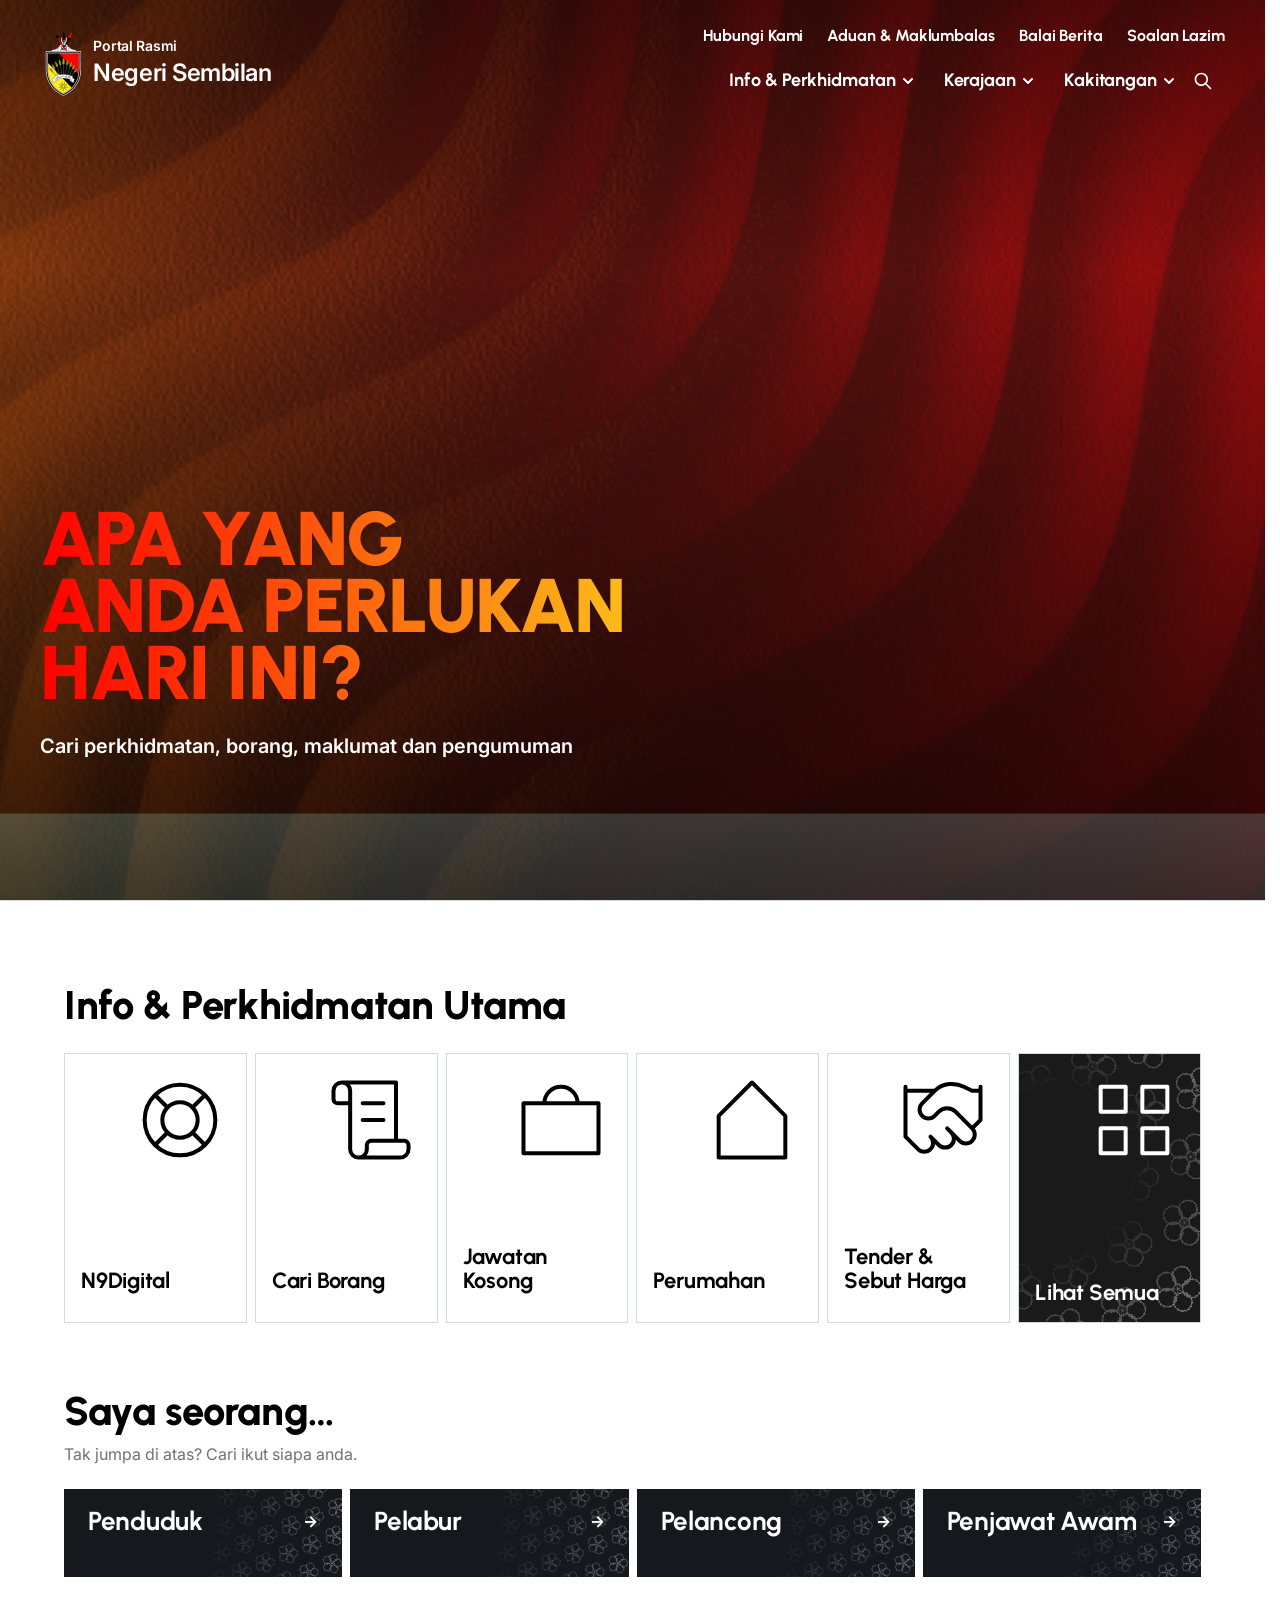
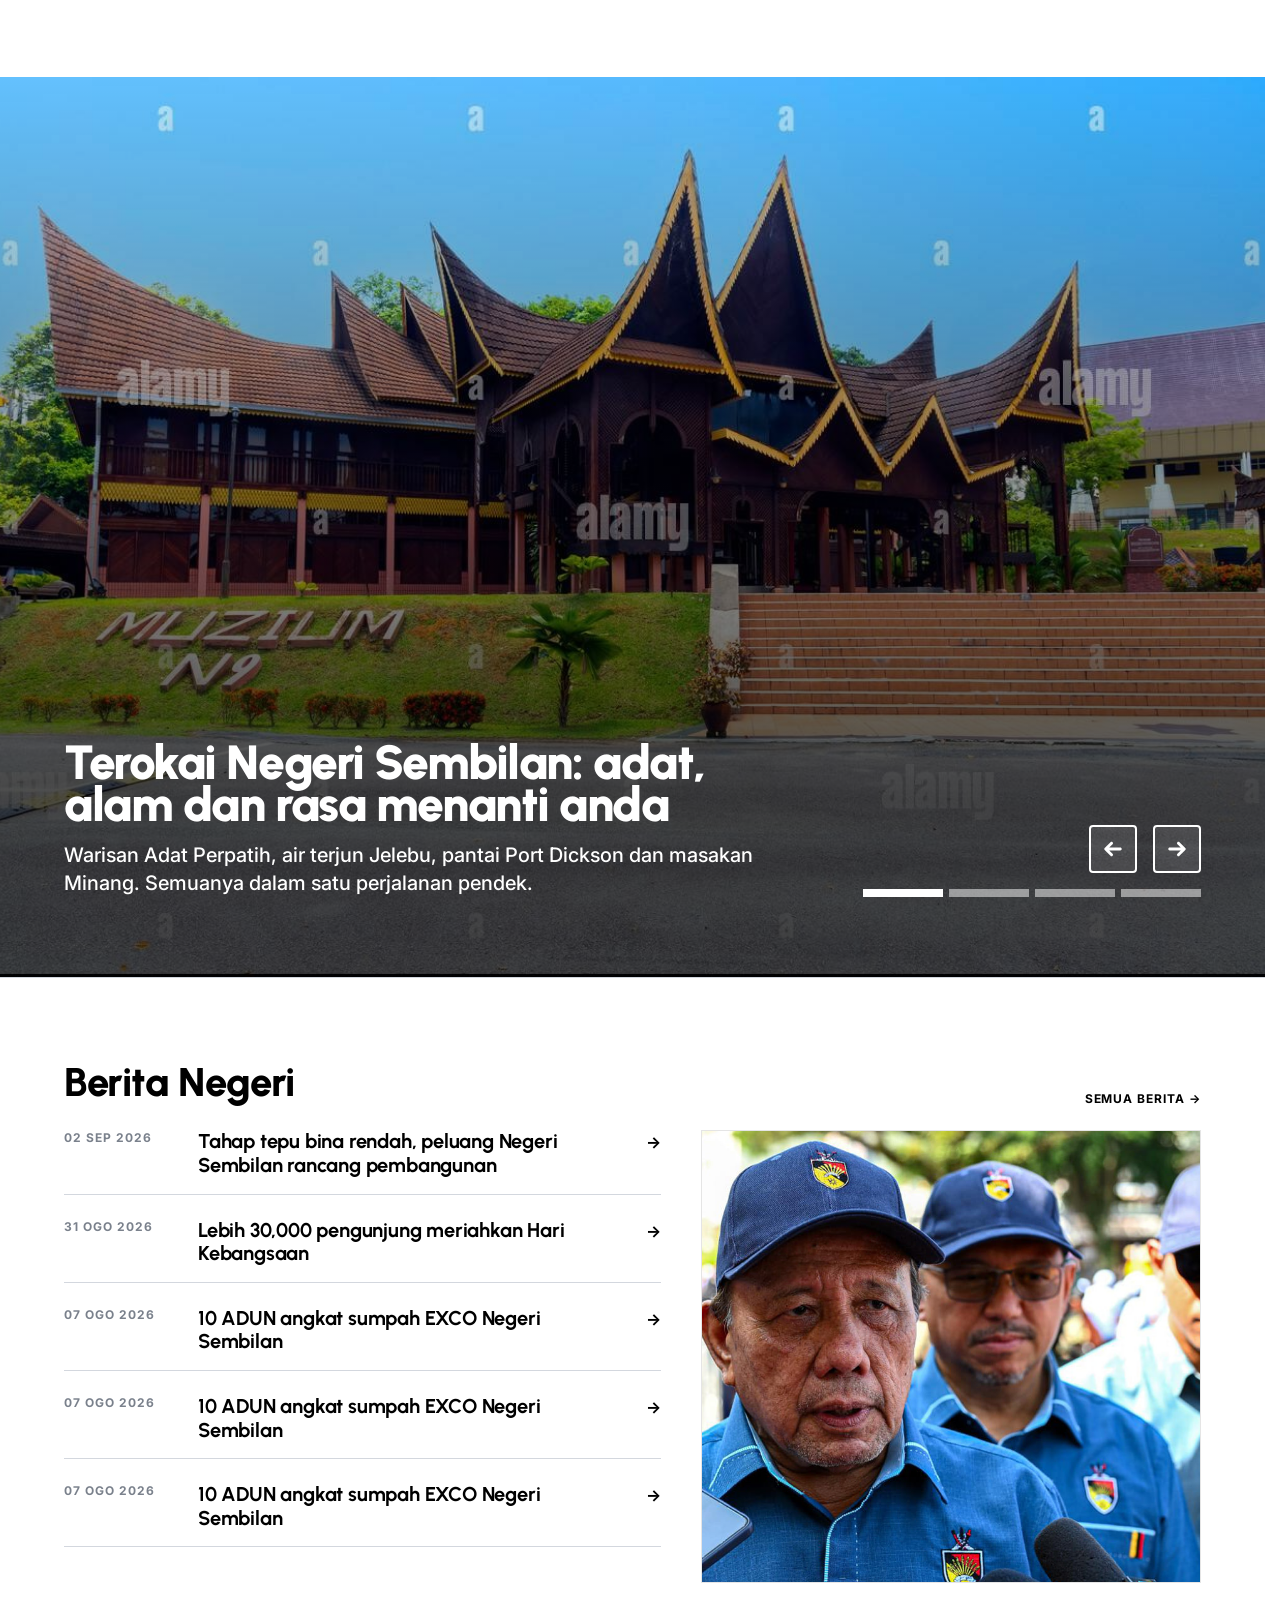
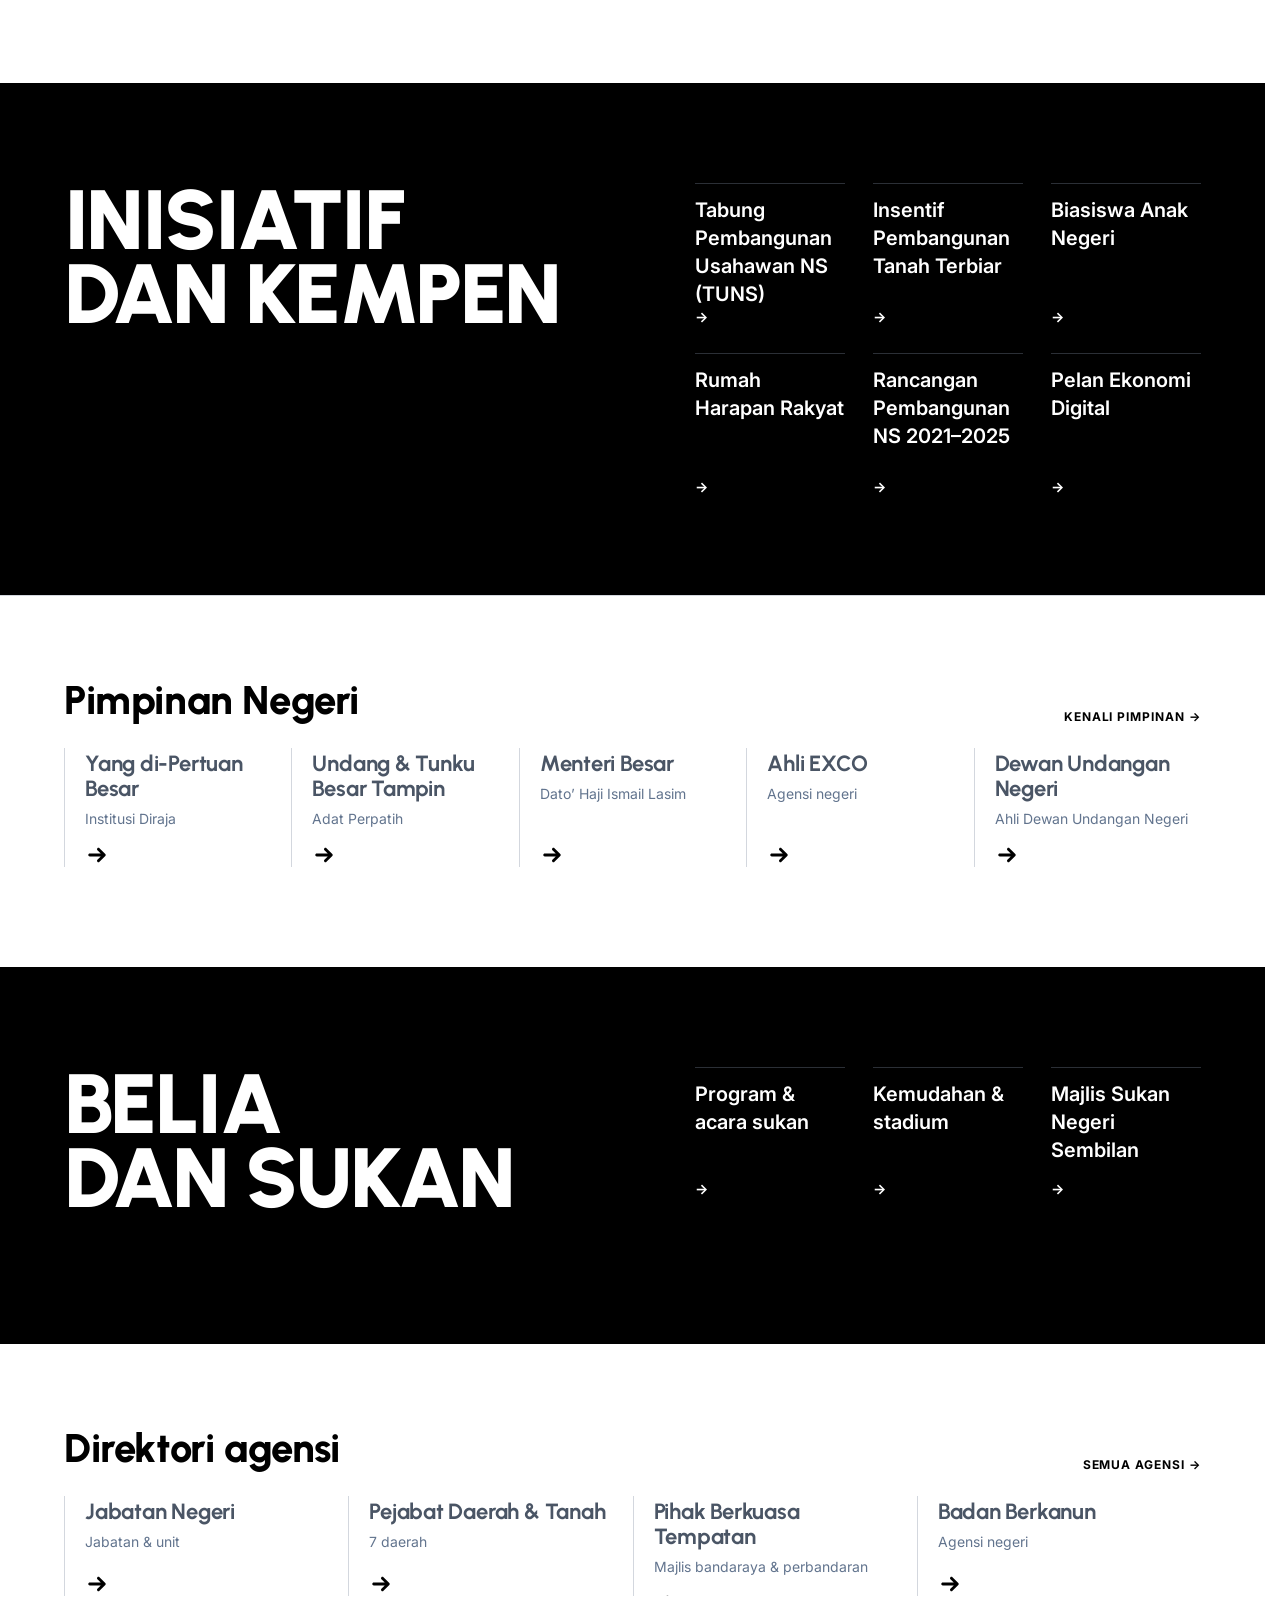
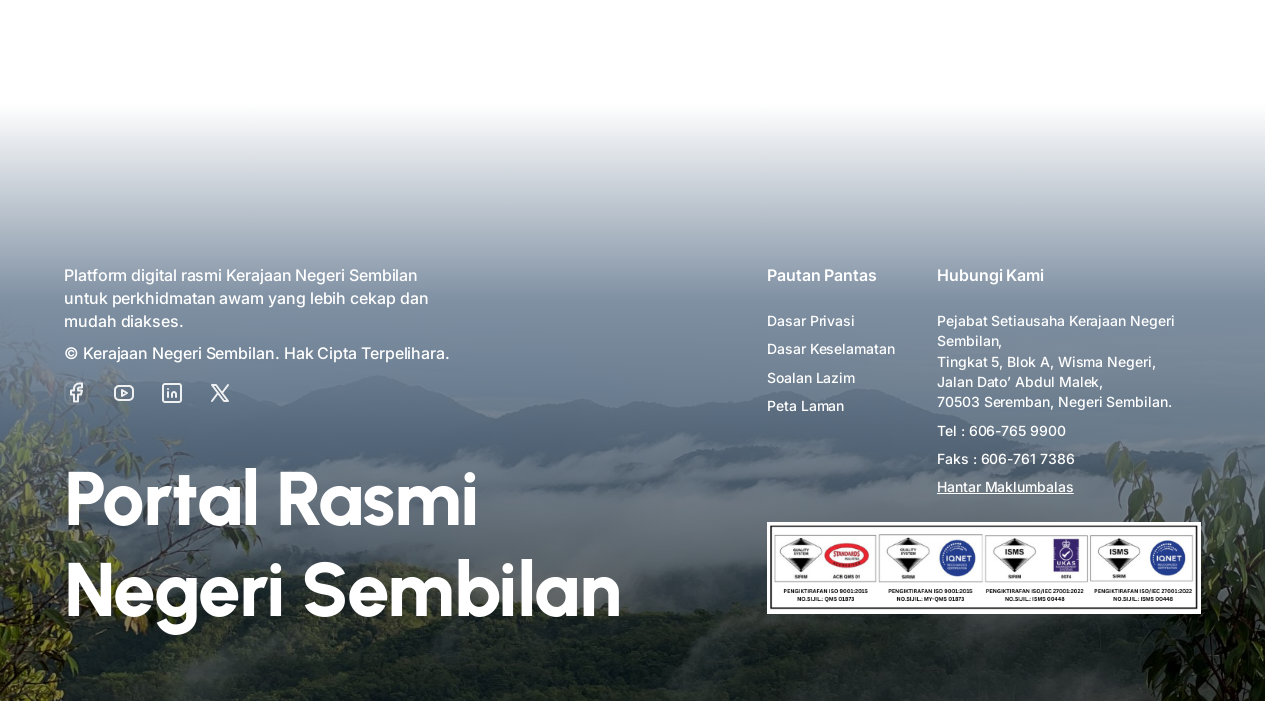
==== index-v2.html @ 16a6504c "homepage variant 2: video hero, modal search, 100vh Kenali A second direction to compare against v1," ====
<!DOCTYPE html>
<html lang="ms">
<head>
<meta charset="utf-8">
<meta name="viewport" content="width=device-width, initial-scale=1">
<title>Portal Rasmi Negeri Sembilan</title>

<link rel="preconnect" href="https://fonts.googleapis.com">
<link rel="preconnect" href="https://fonts.gstatic.com" crossorigin>
<link href="https://fonts.googleapis.com/css2?family=Inter:wght@400;500;600;700&family=Urbanist:wght@500;600;700;800;900&display=swap" rel="stylesheet">

<!-- Set the reveal flag before first paint, so the masthead is never
     painted visible and then yanked back to animate. Mirrors the guard in
     js/reveal.js: no IntersectionObserver or reduced motion => never hide. -->
<script>
(function(){try{if('IntersectionObserver' in window &&
  !window.matchMedia('(prefers-reduced-motion: reduce)').matches){
  var r=document.documentElement;r.classList.add('js-reveal');
  // Watchdog: if reveal.js never runs, drop the hidden state rather than
  // leave the page blank. A reveal system that can hide content for good
  // is a bug, not an effect.
  // Skipped while the tab is in the background: rAF is paused there, so
  // "not started yet" is expected, not a failure. Re-armed on first view.
  var bail=function(){
    if(r.classList.contains('is-loaded')||document.hidden)return;
    r.classList.remove('js-reveal');};
  setTimeout(bail,1800);
  document.addEventListener('visibilitychange',function(){
    if(!document.hidden)setTimeout(bail,1800);});
}}catch(e){}})();
</script>

<!-- ?v= is a cache buster, not a build artefact. Cloudflare caches CSS and
     JS at the edge, so a deploy can leave new HTML paired with an old
     stylesheet until the edge object expires. Changing this token changes
     the URL, which no cache can have seen before. Bump it on any release
     that touches css/ or js/. -->
<link rel="stylesheet" href="css/tokens.css?v=20261125">
<link rel="stylesheet" href="css/base.css?v=20261125">
<link rel="stylesheet" href="css/components.css?v=20261125">
<link rel="stylesheet" href="css/megamenu.css?v=20261125">
<link rel="stylesheet" href="css/motion.css?v=20261125">
<link rel="stylesheet" href="css/variant.css?v=20261125">
</head>
<body class="v2">

<div class="masthead-zone">

<!-- ===== Hero ===== -->
<section class="hero hero--v2 on-dark">
  <!-- Background footage. poster= means the hero renders as the v1 plate
       until assets/video/hero-bg.mp4 lands, and still reads correctly if
       the file 404s or the codec is unsupported. aria-hidden + no controls:
       it carries no information, the title does. -->
  <video class="hero__video" autoplay muted loop playsinline preload="metadata"
         poster="assets/img/hero-bg.jpg" aria-hidden="true" tabindex="-1">
    <source src="assets/video/hero-bg.webm" type="video/webm">
    <source src="assets/video/hero-bg.mp4" type="video/mp4">
  </video>
  <div class="hero__scrim" aria-hidden="true"></div>

  <header class="masthead">
    <a class="brand" href="index.html" aria-label="Portal Rasmi Negeri Sembilan — ke halaman utama" data-load>
      <span class="brand__crest">
        <img src="assets/img/logo-banner.png" alt="">
      </span>
      <span class="brand__text">
        <span class="brand__kicker">Portal Rasmi</span>
        <span class="brand__name">Negeri Sembilan</span>
      </span>
    </a>
    <div class="masthead__nav">
      <nav class="utility" aria-label="Pautan utiliti">
        <a href="#" data-load>Hubungi Kami</a>
        <a href="#" data-load>Aduan &amp; Maklumbalas</a>
        <a href="#" data-load>Balai Berita</a>
        <a href="#" data-load>Soalan Lazim</a>
      </nav>
      <nav class="primary" aria-label="Navigasi utama">
        <span class="primary__links">
          <a href="#" data-megamenu="mm-info" data-load><span class="nav-link__text">Info &amp; Perkhidmatan</span><img class="nav-link__chev" src="assets/icons/chevron-down.svg" alt="" width="24" height="24"></a>
          <a href="#" data-megamenu="mm-kerajaan" data-load><span class="nav-link__text">Kerajaan</span><img class="nav-link__chev" src="assets/icons/chevron-down.svg" alt="" width="24" height="24"></a>
          <a href="#" data-megamenu="mm-kakitangan" data-load><span class="nav-link__text">Kakitangan</span><img class="nav-link__chev" src="assets/icons/chevron-down.svg" alt="" width="24" height="24"></a>
        </span>
        <!-- An anchor, not a button: with JS dead the :target rule in
             variant.css still opens the panel. js/variant.js upgrades it
             to a real dialog. -->
        <a class="masthead__search" href="#search-modal" role="button"
           aria-haspopup="dialog" aria-controls="search-modal" aria-expanded="false"
           aria-label="Cari" data-load>
          <img src="assets/icons/search-20.svg" alt="" width="20" height="20">
        </a>
      </nav>
    </div>
  </header>

  <div class="hero__body">
    <div class="hero__title-block">
      <div data-reveal="wipe">
        <h1 class="hero__title">Apa yang<br>anda perlukan<br>hari ini?</h1>
      </div>
      <p class="hero__lead" data-reveal="rise">Cari perkhidmatan, borang, maklumat dan pengumuman</p>
    </div>

  </div>

  <!-- Moving chevron: the frame's cue that the page continues. A real link,
       not an ornament, so keyboard and screen-reader users get the same
       affordance. -->
  <a class="hero__cue" href="#services" aria-label="Skrol ke Info &amp; Perkhidmatan Utama" data-reveal="rise">
    <img src="assets/icons/chevron-double-down.svg" alt="" width="44" height="44">
  </a>

  <!-- Not in the frame. A looping background over 5s needs a pause
       mechanism under WCAG 2.2 SC 2.2.2, which MGDS audits against. -->
  <button class="hero__pause" type="button" aria-pressed="false" aria-label="Jeda video latar" hidden>
    <span class="hero__pause-glyph" aria-hidden="true"></span>
  </button>
</section>

<div class="megamenu" id="mm-info" hidden>
  <div class="megamenu__head">
    <div class="megamenu__head-inner">
      <p class="mm-section-eyebrow">Info &amp; Perkhidmatan</p>
      <a class="mm-section-link" href="#">Ke Halaman Info &amp; Perkhidmatan <span aria-hidden="true">&#8594;</span></a>
    </div>
  </div>
  <div class="megamenu__inner">
    <div class="megamenu__motif" aria-hidden="true"></div>
    <div class="mm-rail">
      <ul class="mm-rail__items" role="tablist" aria-label="Info &amp; Perkhidmatan">
        <li><button class="mm-item" type="button" role="tab" aria-selected="true" aria-controls="p-info-0"><span>Perkhidmatan Atas Talian</span><span class="mm-item__chev" aria-hidden="true">›</span></button></li>
        <li><button class="mm-item" type="button" role="tab" aria-selected="false" aria-controls="p-info-1"><span>Topik</span><span class="mm-item__chev" aria-hidden="true">›</span></button></li>
        <li><button class="mm-item" type="button" role="tab" aria-selected="false" aria-controls="p-info-2"><span>Dasar &amp; Inisiatif</span><span class="mm-item__chev" aria-hidden="true">›</span></button></li>
        <li><a class="mm-item" href="#"><span>Borang Awam</span><span class="mm-item__chev" aria-hidden="true">›</span></a></li>
        <li><button class="mm-item" type="button" role="tab" aria-selected="false" aria-controls="p-info-4"><span>Penerbitan</span><span class="mm-item__chev" aria-hidden="true">›</span></button></li>
        <li><button class="mm-item" type="button" role="tab" aria-selected="false" aria-controls="p-info-5"><span>Tender &amp; Sebut Harga</span><span class="mm-item__chev" aria-hidden="true">›</span></button></li>
      </ul>
      <div class="mm-rail__foot">
        <div class="mm-rule"></div>
        <a class="mm-cta" href="#">Peta Laman Info &amp; Perkhidmatan <span aria-hidden="true">→</span></a>
      </div>
    </div>
    <div class="mm-pane">
      <section class="mm-panel is-current" id="p-info-0" role="tabpanel">
        <div class="mm-panel__head">
          <h2 class="mm-title">Perkhidmatan Atas Talian</h2>
          <p class="mm-deck">9 sistem yang boleh digunakan terus tanpa ke kaunter.</p>
        </div>
        <div class="mm-cols">
          <a class="mm-link" href="#"><span class="mm-link__label">Bayaran Cukai Tanah</span></a>
          <a class="mm-link" href="#"><span class="mm-link__label">Sistem Perkahwinan Islam</span></a>
          <a class="mm-link" href="#"><span class="mm-link__label">Aduan Awam (SPPIM)</span></a>
          <a class="mm-link" href="#"><span class="mm-link__label">N9Pay</span></a>
          <a class="mm-link" href="#"><span class="mm-link__label">Sistem Perumahan NS (ePENS)</span></a>
          <a class="mm-link" href="#"><span class="mm-link__label">N9Digital Bantuan Rakyat</span></a>
          <a class="mm-link" href="#"><span class="mm-link__label">Bantuan Ibu Tunggal (C4UN9)</span></a>
          <a class="mm-link" href="#"><span class="mm-link__label">Lesen Abstraksi Air (SPSA)</span></a>
          <a class="mm-link" href="#"><span class="mm-link__label">Anugerah Siswazah Cemerlang</span></a>
        </div>
      </section>
      <section class="mm-panel" id="p-info-1" role="tabpanel">
        <div class="mm-panel__head">
          <h2 class="mm-title">Topik</h2>
          <p class="mm-deck">11 bidang — setiap satu mengumpul perkhidmatan, borang, dasar dan berita berkaitan.</p>
        </div>
        <div class="mm-cols">
          <a class="mm-link" href="#"><span class="mm-link__label">Perumahan</span></a>
          <a class="mm-link" href="#"><span class="mm-link__label">Pendidikan</span></a>
          <a class="mm-link" href="#"><span class="mm-link__label">Kesihatan</span></a>
          <a class="mm-link" href="#"><span class="mm-link__label">Pertanian</span></a>
          <a class="mm-link" href="#"><span class="mm-link__label">Pelaburan</span></a>
          <a class="mm-link" href="#"><span class="mm-link__label">Pelancongan</span></a>
          <a class="mm-link" href="#"><span class="mm-link__label">Sukan</span></a>
          <a class="mm-link" href="#"><span class="mm-link__label">Tanah (GIS9)</span></a>
          <a class="mm-link" href="#"><span class="mm-link__label">Air</span></a>
          <a class="mm-link" href="#"><span class="mm-link__label">Agama &amp; Syariah</span></a>
          <a class="mm-link" href="#"><span class="mm-link__label">Keselamatan &amp; Anti Dadah</span></a>
        </div>
      </section>
      <section class="mm-panel" id="p-info-2" role="tabpanel">
        <div class="mm-panel__head">
          <h2 class="mm-title">Dasar &amp; Inisiatif</h2>
          <p class="mm-deck">3 dokumen dasar dan pelan pembangunan negeri.</p>
        </div>
        <div class="mm-cols">
          <a class="mm-link" href="#"><span class="mm-link__label">Rancangan Pembangunan</span></a>
          <a class="mm-link" href="#"><span class="mm-link__label">Inisiatif Belanjawan</span></a>
          <a class="mm-link" href="#"><span class="mm-link__label">Pelan Ekonomi Digital</span></a>
        </div>
      </section>
      <section class="mm-panel" id="p-info-4" role="tabpanel">
        <div class="mm-panel__head">
          <h2 class="mm-title">Penerbitan</h2>
          <p class="mm-deck">10 penerbitan rasmi terbitan PSUK Negeri Sembilan.</p>
        </div>
        <div class="mm-cols">
          <a class="mm-link" href="#"><span class="mm-link__label">Pelan Ekonomi Digital Negeri Sembilan 2027</span></a>
          <a class="mm-link" href="#"><span class="mm-link__label">Buletin Edisi Januari–Jun 2024</span></a>
          <a class="mm-link" href="#"><span class="mm-link__label">Polisi Keselamatan Siber Pentadbiran Kerajaan Negeri Sembilan Versi 1.0</span></a>
          <a class="mm-link" href="#"><span class="mm-link__label">Rancangan Pembangunan Negeri Sembilan 2021–2025</span></a>
          <a class="mm-link" href="#"><span class="mm-link__label">Dasar Keselamatan ICT Versi 3.0 Negeri Sembilan Darul Khusus</span></a>
          <a class="mm-link" href="#"><span class="mm-link__label">Pelan Antirasuah Negeri Sembilan 2020–2024</span></a>
          <a class="mm-link" href="#"><span class="mm-link__label">Pelan Antirasuah Nasional 2019–2023</span></a>
          <a class="mm-link" href="#"><span class="mm-link__label">Business Process Re-engineering PSUK Negeri Sembilan 2015/2016</span></a>
          <a class="mm-link" href="#"><span class="mm-link__label">Buku Peraturan-Peraturan Pegawai Awam (Kelakuan dan Tatatertib) (Negeri Sembilan) 2006</span></a>
          <a class="mm-link" href="#"><span class="mm-link__label">Pelan Strategik PSUK Negeri Sembilan 2021–2025</span></a>
        </div>
      </section>
      <section class="mm-panel" id="p-info-5" role="tabpanel">
        <div class="mm-panel__head">
          <h2 class="mm-title">Tender &amp; Sebut Harga</h2>
          <p class="mm-deck">Terokai tender dan sebut harga semasa.</p>
        </div>
        <div class="mm-cols">
          <a class="mm-link" href="#"><span class="mm-link__label">Terkini</span></a>
          <a class="mm-link" href="#"><span class="mm-link__label">Ditutup</span></a>
        </div>
      </section>
    </div>
  </div>
</div>

<div class="megamenu" id="mm-kerajaan" hidden>
  <div class="megamenu__head">
    <div class="megamenu__head-inner">
      <p class="mm-section-eyebrow">Kerajaan</p>
      <a class="mm-section-link" href="kerajaan.html">Ke Halaman Kerajaan <span aria-hidden="true">&#8594;</span></a>
    </div>
  </div>
  <div class="megamenu__inner">
    <div class="megamenu__motif" aria-hidden="true"></div>
    <div class="mm-rail">
      <ul class="mm-rail__items" role="tablist" aria-label="Kerajaan">
        <li><button class="mm-item" type="button" role="tab" aria-selected="true" aria-controls="p-kerajaan-0"><span>Mengenai Negeri Sembilan</span><span class="mm-item__chev" aria-hidden="true">›</span></button></li>
        <li><button class="mm-item" type="button" role="tab" aria-selected="false" aria-controls="p-kerajaan-1"><span>Pimpinan Negeri</span><span class="mm-item__chev" aria-hidden="true">›</span></button></li>
        <li><button class="mm-item" type="button" role="tab" aria-selected="false" aria-controls="p-kerajaan-2"><span>Dewan Undangan Negeri</span><span class="mm-item__chev" aria-hidden="true">›</span></button></li>
        <li><button class="mm-item" type="button" role="tab" aria-selected="false" aria-controls="p-kerajaan-3"><span>Pentadbiran</span><span class="mm-item__chev" aria-hidden="true">›</span></button></li>
        <li><button class="mm-item" type="button" role="tab" aria-selected="false" aria-controls="p-kerajaan-4"><span>Akta / Pekeliling</span><span class="mm-item__chev" aria-hidden="true">›</span></button></li>
        <li><button class="mm-item" type="button" role="tab" aria-selected="false" aria-controls="p-kerajaan-5"><span>Daerah</span><span class="mm-item__chev" aria-hidden="true">›</span></button></li>
        <li><a class="mm-item" href="#"><span>Direktori Agensi</span><span class="mm-item__chev" aria-hidden="true">›</span></a></li>
      </ul>
      <div class="mm-rail__foot">
        <div class="mm-rule"></div>
        <a class="mm-cta" href="#">Peta Laman Kerajaan <span aria-hidden="true">→</span></a>
      </div>
    </div>
    <div class="mm-pane">
      <section class="mm-panel is-current" id="p-kerajaan-0" role="tabpanel">
        <div class="mm-panel__head">
          <h2 class="mm-title">Mengenai Negeri Sembilan</h2>
          <p class="mm-deck">5 halaman latar negeri dan lambang rasmi.</p>
        </div>
        <div class="mm-cols">
          <a class="mm-link" href="#"><span class="mm-link__label">Pengenalan &amp; Lokasi</span></a>
          <a class="mm-link" href="#"><span class="mm-link__label">Sejarah Penubuhan</span></a>
          <a class="mm-link" href="#"><span class="mm-link__label">Adat Perpatih</span></a>
          <a class="mm-link" href="#"><span class="mm-link__label">Bendera &amp; Jata</span></a>
          <a class="mm-link" href="#"><span class="mm-link__label">Lagu Kebesaran</span></a>
        </div>
      </section>
      <section class="mm-panel" id="p-kerajaan-1" role="tabpanel">
        <div class="mm-panel__head">
          <h2 class="mm-title">Pimpinan Negeri</h2>
          <p class="mm-deck">4 peringkat kepimpinan negeri.</p>
        </div>
        <div class="mm-cols">
          <a class="mm-link" href="#"><span class="mm-link__label">Institusi Diraja</span></a>
          <a class="mm-link" href="#"><span class="mm-link__label">Undang &amp; Tunku Besar Tampin</span></a>
          <a class="mm-link" href="#"><span class="mm-link__label">Menteri Besar</span></a>
          <a class="mm-link" href="#"><span class="mm-link__label">EXCO</span></a>
        </div>
      </section>
      <section class="mm-panel" id="p-kerajaan-2" role="tabpanel">
        <div class="mm-panel__head">
          <h2 class="mm-title">Dewan Undangan Negeri</h2>
          <p class="mm-deck">2 halaman — wakil rakyat dan rekod persidangan.</p>
        </div>
        <div class="mm-cols">
          <a class="mm-link" href="#"><span class="mm-link__label">Cari ADUN anda (36 kawasan)</span></a>
          <a class="mm-link" href="#"><span class="mm-link__label">Penyata Dewan → Pusat Dokumen</span></a>
        </div>
      </section>
      <section class="mm-panel" id="p-kerajaan-3" role="tabpanel">
        <div class="mm-panel__head">
          <h2 class="mm-title">Pentadbiran</h2>
          <p class="mm-deck">3 halaman. Kandungan Pejabat SUK NS diserap ke dalam pane ini.</p>
        </div>
        <div class="mm-cols">
          <a class="mm-link" href="#"><span class="mm-link__label">Struktur Pentadbiran Negeri</span></a>
          <a class="mm-link" href="#"><span class="mm-link__label">Struktur Organisasi</span></a>
          <a class="mm-link" href="#"><span class="mm-link__label">Pejabat SUK NS</span></a>
        </div>
      </section>
      <section class="mm-panel" id="p-kerajaan-4" role="tabpanel">
        <div class="mm-panel__head">
          <h2 class="mm-title">Akta / Pekeliling</h2>
          <p class="mm-deck">3 jenis dokumen perundangan dan panduan.</p>
        </div>
        <div class="mm-cols">
          <a class="mm-link" href="#"><span class="mm-link__label">Pekeliling</span></a>
          <a class="mm-link" href="#"><span class="mm-link__label">Garis Panduan</span></a>
          <a class="mm-link" href="#"><span class="mm-link__label">Polisi Agensi</span></a>
        </div>
      </section>
      <section class="mm-panel" id="p-kerajaan-5" role="tabpanel">
        <div class="mm-panel__head">
          <h2 class="mm-title">Daerah</h2>
          <p class="mm-deck">7 daerah Negeri Sembilan.</p>
        </div>
        <div class="mm-cols">
          <a class="mm-link" href="#"><span class="mm-link__label">Jempol</span></a>
          <a class="mm-link" href="#"><span class="mm-link__label">Jelebu</span></a>
          <a class="mm-link" href="#"><span class="mm-link__label">Kuala Pilah</span></a>
          <a class="mm-link" href="#"><span class="mm-link__label">Seremban</span></a>
          <a class="mm-link" href="#"><span class="mm-link__label">Tampin</span></a>
          <a class="mm-link" href="#"><span class="mm-link__label">Port Dickson</span></a>
          <a class="mm-link" href="#"><span class="mm-link__label">Rembau</span></a>
        </div>
      </section>
    </div>
  </div>
</div>

<div class="megamenu" id="mm-kakitangan" hidden>
  <div class="megamenu__head">
    <div class="megamenu__head-inner">
      <p class="mm-section-eyebrow">Kakitangan</p>
      <a class="mm-section-link" href="#">Ke Halaman Kakitangan <span aria-hidden="true">&#8594;</span></a>
    </div>
  </div>
  <div class="megamenu__inner">
    <div class="megamenu__motif" aria-hidden="true"></div>
    <div class="mm-rail">
      <ul class="mm-rail__items" role="tablist" aria-label="Kakitangan">
        <li><a class="mm-item" href="#"><span>Direktori Pegawai</span><span class="mm-item__chev" aria-hidden="true">›</span></a></li>
        <li><button class="mm-item" type="button" role="tab" aria-selected="true" aria-controls="p-kakitangan-1"><span>Majlis Bersama Jabatan (MBJ)</span><span class="mm-item__chev" aria-hidden="true">›</span></button></li>
        <li><button class="mm-item" type="button" role="tab" aria-selected="false" aria-controls="p-kakitangan-2"><span>Borang Penjawat Awam</span><span class="mm-item__chev" aria-hidden="true">›</span></button></li>
        <li><a class="mm-item" href="#"><span>CSIRTNS</span><span class="mm-item__chev" aria-hidden="true">›</span></a></li>
        <li><button class="mm-item" type="button" role="tab" aria-selected="false" aria-controls="p-kakitangan-4"><span>Sistem Luaran</span><span class="mm-item__chev" aria-hidden="true">›</span></button></li>
      </ul>
      <div class="mm-rail__foot">
        <div class="mm-rule"></div>
        <a class="mm-cta" href="#">Peta Laman Kakitangan <span aria-hidden="true">→</span></a>
      </div>
    </div>
    <div class="mm-pane">
      <section class="mm-panel is-current" id="p-kakitangan-1" role="tabpanel">
        <div class="mm-panel__head">
          <h2 class="mm-title">Majlis Bersama Jabatan (MBJ)</h2>
          <p class="mm-deck">2 halaman — latar dan keanggotaan majlis.</p>
        </div>
        <div class="mm-cols">
          <a class="mm-link" href="#"><span class="mm-link__label">Pengenalan</span></a>
          <a class="mm-link" href="#"><span class="mm-link__label">Keanggotaan MBJ</span></a>
        </div>
      </section>
      <section class="mm-panel" id="p-kakitangan-2" role="tabpanel">
        <div class="mm-panel__head">
          <h2 class="mm-title">Borang Penjawat Awam</h2>
          <p class="mm-deck">3 borang untuk kegunaan penjawat awam negeri.</p>
        </div>
        <div class="mm-cols">
          <a class="mm-link" href="#"><span class="mm-link__label">Borang A</span></a>
          <a class="mm-link" href="#"><span class="mm-link__label">Borang B</span></a>
          <a class="mm-link" href="#"><span class="mm-link__label">Borang C</span></a>
        </div>
      </section>
      <section class="mm-panel" id="p-kakitangan-4" role="tabpanel">
        <div class="mm-panel__head">
          <h2 class="mm-title">Sistem Luaran</h2>
          <p class="mm-deck">20 sistem dalaman untuk kegunaan penjawat awam negeri.</p>
        </div>
        <div class="mm-cols">
          <a class="mm-link" href="#"><span class="mm-link__label">MyGovUC 3.0</span></a>
          <a class="mm-link" href="#"><span class="mm-link__label">HRMIS</span></a>
          <a class="mm-link" href="#"><span class="mm-link__label">e-Punch Card</span></a>
          <a class="mm-link" href="#"><span class="mm-link__label">e-Gerak</span></a>
          <a class="mm-link" href="#"><span class="mm-link__label">Portal iSPEKS</span></a>
          <a class="mm-link" href="#"><span class="mm-link__label">eHelpdesk (Pejabat SUK sahaja)</span></a>
          <a class="mm-link" href="#"><span class="mm-link__label">eRating</span></a>
          <a class="mm-link" href="#"><span class="mm-link__label">eKursus</span></a>
          <a class="mm-link" href="#"><span class="mm-link__label">Sistem Tempahan</span></a>
          <a class="mm-link" href="#"><span class="mm-link__label">Sistem Aduan Aplikasi (Faultlog)</span></a>
          <a class="mm-link" href="#"><span class="mm-link__label">Sistem Pengurusan Stor (SPS)</span></a>
          <a class="mm-link" href="#"><span class="mm-link__label">Sistem Pingat</span></a>
          <a class="mm-link" href="#"><span class="mm-link__label">Sistem RatingNS</span></a>
          <a class="mm-link" href="#"><span class="mm-link__label">Sistem Click N Repair</span></a>
          <a class="mm-link" href="#"><span class="mm-link__label">Sistem Tempahan Rumah Peranginan</span></a>
          <a class="mm-link" href="#"><span class="mm-link__label">Sistem Pemantauan Projek ICT (SPPICT)</span></a>
          <a class="mm-link" href="#"><span class="mm-link__label">Sistem Profil ADUN (SPADUN) 2.0</span></a>
          <a class="mm-link" href="#"><span class="mm-link__label">NSPROMISE</span></a>
          <a class="mm-link" href="#"><span class="mm-link__label">Direktori Pegawai &amp; Kakitangan</span></a>
          <a class="mm-link" href="#"><span class="mm-link__label">Sistem Pengurusan Sumber Air (SPSA)</span></a>
        </div>
      </section>
    </div>
  </div>
</div>

</div>
<div class="mm-scrim" hidden></div>

<main>

<!-- ===== 02 Info & Perkhidmatan Utama ===== -->
<section class="section section--ruled services" id="services">
  <div class="container">
    <div class="section__head" data-reveal="rise">
      <h2 class="h2">Info &amp; Perkhidmatan Utama</h2>
    </div>
    <div class="services__grid" data-reveal="stagger">
      <a class="card" href="#">
        <span class="card__icon"><img src="assets/icons/life-buoy.svg" alt=""></span>
        <span class="card__body">
          <span class="h3">N9Digital</span>
          <span class="card__desc"><span>Perkhidmatan digital negeri</span></span>
        </span>
      </a>
      <a class="card" href="#">
        <span class="card__icon"><img src="assets/icons/scroll-text.svg" alt=""></span>
        <span class="card__body">
          <span class="h3">Cari Borang</span>
          <span class="card__desc"><span>Borang rasmi jabatan dan agensi</span></span>
        </span>
      </a>
      <a class="card" href="#">
        <span class="card__icon"><img src="assets/icons/briefcase.svg" alt=""></span>
        <span class="card__body">
          <span class="h3">Jawatan Kosong</span>
          <span class="card__desc"><span>Peluang kerjaya perkhidmatan awam</span></span>
        </span>
      </a>
      <a class="card" href="#">
        <span class="card__icon"><img src="assets/icons/house.svg" alt=""></span>
        <span class="card__body">
          <span class="h3">Perumahan</span>
          <span class="card__desc"><span>Rumah mampu milik dan permohonan</span></span>
        </span>
      </a>
      <a class="card" href="#">
        <span class="card__icon"><img src="assets/icons/handshake.svg" alt=""></span>
        <span class="card__body">
          <span class="h3">Tender &amp; Sebut Harga</span>
          <span class="card__desc"><span>Kenyataan tawaran dan keputusan</span></span>
        </span>
      </a>
      <a class="card card--all" href="#">
        <span class="wash" aria-hidden="true"></span>
        <span class="card__icon">
          <img src="assets/icons/grid-line.svg" alt="">
          <img src="assets/icons/grid-hover.svg" alt="">
        </span>
        <span class="card__body">
          <span class="h3">Lihat Semua</span>
        </span>
      </a>
    </div>
  </div>
</section>

<!-- ===== 03 Saya seorang… ===== -->
<section class="section persona-section">
  <div class="container">
    <div class="persona-section__head" data-reveal="rise">
      <h2 class="h2">Saya seorang…</h2>
      <p class="persona-section__deck">Tak jumpa di atas? Cari ikut siapa anda.</p>
    </div>
    <div class="persona" data-reveal="stagger">
      <a class="persona__chip" href="#"><span class="wash" aria-hidden="true"></span><span class="persona__chip-label">Penduduk</span><span aria-hidden="true">→</span></a>
      <a class="persona__chip" href="#"><span class="wash" aria-hidden="true"></span><span class="persona__chip-label">Pelabur</span><span aria-hidden="true">→</span></a>
      <a class="persona__chip" href="#"><span class="wash" aria-hidden="true"></span><span class="persona__chip-label">Pelancong</span><span aria-hidden="true">→</span></a>
      <a class="persona__chip" href="#"><span class="wash" aria-hidden="true"></span><span class="persona__chip-label">Penjawat Awam</span><span aria-hidden="true">→</span></a>
    </div>
  </div>
</section>

<!-- ===== Breaker · Kenali dan Lawati ===== -->
<!-- A full-height photo stage. The stage is decorative: every slide's
     message is carried by its text panel, so the images take empty alt
     and the whole strip is hidden from assistive tech rather than read
     out four times over. -->
<section class="lawat" id="lawat" aria-roledescription="karusel" aria-label="Kenali dan Lawati Negeri Sembilan">
  <div class="lawat__stage" aria-hidden="true">
      <figure class="lawat__slide is-current"><img src="assets/img/lawat-1-muzium.jpg" alt=""></figure>
      <figure class="lawat__slide"><img src="assets/img/tour-2-pantai.jpg" alt="" loading="lazy"></figure>
      <figure class="lawat__slide"><img src="assets/img/tour-3-gunung.jpg" alt="" loading="lazy"></figure>
      <figure class="lawat__slide"><img src="assets/img/tour-4-taman.jpg" alt="" loading="lazy"></figure>
  </div>
  <div class="lawat__scrim" aria-hidden="true"></div>

  <div class="lawat__body">
    <div class="container lawat__container">
      <div class="lawat__text">
          <div class="lawat__panel is-current" role="group" aria-roledescription="slaid" aria-label="1 daripada 4">
            <h2 class="lawat__title">Terokai Negeri Sembilan: adat, alam dan rasa menanti anda</h2>
            <p class="lawat__lead">Warisan Adat Perpatih, air terjun Jelebu, pantai Port Dickson dan masakan Minang. Semuanya dalam satu perjalanan pendek.</p>
          </div>
          <div class="lawat__panel" role="group" aria-roledescription="slaid" aria-label="2 daripada 4" aria-hidden="true">
            <h2 class="lawat__title">Senja di Port Dickson, dua jam dari Kuala Lumpur</h2>
            <p class="lawat__lead">Lapan belas kilometer pesisir, rumah api Tanjung Tuan dan laut yang tenang untuk keluarga. Cukup untuk hujung minggu yang pendek.</p>
          </div>
          <div class="lawat__panel" role="group" aria-roledescription="slaid" aria-label="3 daripada 4" aria-hidden="true">
            <h2 class="lawat__title">Hutan Jelebu dan lata yang belum ramai tahu</h2>
            <p class="lawat__lead">Denai Gunung Datuk, air terjun yang jernih dan kampung di kaki bukit. Bawa kasut yang sesuai dan mulakan awal pagi.</p>
          </div>
          <div class="lawat__panel" role="group" aria-roledescription="slaid" aria-label="4 daripada 4" aria-hidden="true">
            <h2 class="lawat__title">Seremban: taman tasik, pasar pagi dan siew pau panas</h2>
            <p class="lawat__lead">Taman Tasik Seremban pada waktu pagi, Pasar Besar pada tengah hari, dan siew pau terus dari ketuhar sebelum pulang.</p>
          </div>
      </div>

      <div class="lawat__controls">
        <div class="lawat__buttons">
          <button class="lawat__nav lawat__nav--prev" type="button" aria-label="Slaid sebelumnya">
            <img src="assets/icons/arrow-right-white.svg" alt="" width="24" height="24">
          </button>
          <button class="lawat__nav lawat__nav--next" type="button" aria-label="Slaid seterusnya">
            <img src="assets/icons/arrow-right-white.svg" alt="" width="24" height="24">
          </button>
        </div>
        <div class="lawat__loader">
            <button class="lawat__bar is-current" type="button" aria-label="Slaid 1" aria-current="true"></button>
            <button class="lawat__bar" type="button" aria-label="Slaid 2"></button>
            <button class="lawat__bar" type="button" aria-label="Slaid 3"></button>
            <button class="lawat__bar" type="button" aria-label="Slaid 4"></button>
        </div>
      </div>
    </div>
  </div>
</section>

<!-- ===== 04 Berita & Pengumuman ===== -->
<section class="section section--ruled section--body news-section">
  <div class="container">
    <div class="section__head" data-reveal="rise">
      <h2 class="h2">Berita Negeri</h2>
      <a class="label" href="#">Semua berita →</a>
    </div>

    <div class="news__cols">
      <div class="news__list" data-reveal="stagger">
        <a class="news__item" href="#">
          <span class="news__date label">02 Sep 2026</span>
          <span class="news__title">Tahap tepu bina rendah, peluang Negeri Sembilan rancang pembangunan</span>
          <span class="news__arrow" aria-hidden="true">→</span>
        </a>
        <a class="news__item" href="#">
          <span class="news__date label">31 Ogo 2026</span>
          <span class="news__title">Lebih 30,000 pengunjung meriahkan Hari Kebangsaan</span>
          <span class="news__arrow" aria-hidden="true">→</span>
        </a>
        <a class="news__item" href="#">
          <span class="news__date label">07 Ogo 2026</span>
          <span class="news__title">10 ADUN angkat sumpah EXCO Negeri Sembilan</span>
          <span class="news__arrow" aria-hidden="true">→</span>
        </a>
        <a class="news__item" href="#">
          <span class="news__date label">07 Ogo 2026</span>
          <span class="news__title">10 ADUN angkat sumpah EXCO Negeri Sembilan</span>
          <span class="news__arrow" aria-hidden="true">→</span>
        </a>
        <a class="news__item" href="#">
          <span class="news__date label">07 Ogo 2026</span>
          <span class="news__title">10 ADUN angkat sumpah EXCO Negeri Sembilan</span>
          <span class="news__arrow" aria-hidden="true">→</span>
        </a>
      </div>

      <figure class="news__figure" data-reveal="rise">
        <img src="assets/img/berita-utama.jpg" alt="Menteri Besar Negeri Sembilan bersama rombongan pada satu majlis rasmi">
      </figure>
    </div>
  </div>
</section>

<!-- ===== Breaker · Inisiatif dan Kempen ===== -->
<section class="section breaker breaker--dark on-dark">
  <div class="container">
    <div class="breaker__head">
      <div data-reveal="wipe">
        <h2 class="wordmark">Inisiatif<br>dan Kempen</h2>
      </div>
      <div class="breaker__rule" data-reveal="draw"></div>
    </div>
    <div class="lk-grid lk-grid--3" data-reveal="stagger">
      <a class="lk" href="#">
        <span class="lk__title">Tabung Pembangunan Usahawan NS (TUNS)</span>
        <span class="lk__arrow" aria-hidden="true">→</span>
      </a>
      <a class="lk" href="#">
        <span class="lk__title">Insentif Pembangunan Tanah Terbiar</span>
        <span class="lk__arrow" aria-hidden="true">→</span>
      </a>
      <a class="lk" href="#">
        <span class="lk__title">Biasiswa Anak Negeri</span>
        <span class="lk__arrow" aria-hidden="true">→</span>
      </a>
      <a class="lk" href="#">
        <span class="lk__title">Rumah Harapan Rakyat</span>
        <span class="lk__arrow" aria-hidden="true">→</span>
      </a>
      <a class="lk" href="#">
        <span class="lk__title">Rancangan Pembangunan NS 2021–2025</span>
        <span class="lk__arrow" aria-hidden="true">→</span>
      </a>
      <a class="lk" href="#">
        <span class="lk__title">Pelan Ekonomi Digital</span>
        <span class="lk__arrow" aria-hidden="true">→</span>
      </a>
    </div>
  </div>
</section>

<!-- ===== 05 Pimpinan Negeri ===== -->
<section class="section section--ruled section--body dir-section">
  <div class="container">
    <div class="section__head" data-reveal="rise">
      <h2 class="h2">Pimpinan Negeri</h2>
      <a class="label" href="#">Kenali pimpinan →</a>
    </div>
    <div class="dir dir--5" data-reveal="stagger">
      <a class="dir__cell" href="#">
        <span>
          <span class="h3 dir__title">Yang di-Pertuan Besar</span>
          <span class="dir__body">Institusi Diraja</span>
        </span>
        <img src="assets/icons/arrow-right.svg" alt="">
      </a>
      <a class="dir__cell" href="#">
        <span>
          <span class="h3 dir__title">Undang &amp; Tunku Besar Tampin</span>
          <span class="dir__body">Adat Perpatih</span>
        </span>
        <img src="assets/icons/arrow-right.svg" alt="">
      </a>
      <a class="dir__cell dir__cell--loose" href="#">
        <span>
          <span class="h3 dir__title">Menteri Besar</span>
          <span class="dir__body">Dato’ Haji Ismail Lasim</span>
        </span>
        <img src="assets/icons/arrow-right.svg" alt="">
      </a>
      <a class="dir__cell dir__cell--loose" href="#">
        <span>
          <span class="h3 dir__title">Ahli EXCO</span>
          <span class="dir__body">Agensi negeri</span>
        </span>
        <img src="assets/icons/arrow-right.svg" alt="">
      </a>
      <a class="dir__cell" href="#">
        <span>
          <span class="h3 dir__title">Dewan Undangan Negeri</span>
          <span class="dir__body">Ahli Dewan Undangan Negeri</span>
        </span>
        <img src="assets/icons/arrow-right.svg" alt="">
      </a>
    </div>
  </div>
</section>

<!-- ===== Breaker · Belia dan Sukan ===== -->
<section class="section breaker breaker--dark on-dark">
  <div class="container">
    <div class="breaker__head">
      <div data-reveal="wipe">
        <h2 class="wordmark">Belia<br>dan Sukan</h2>
      </div>
      <div class="breaker__rule" data-reveal="draw"></div>
    </div>
    <div class="lk-grid lk-grid--3" data-reveal="stagger">
      <a class="lk" href="#">
        <span class="lk__title">Program &amp; acara sukan</span>
        <span class="lk__arrow" aria-hidden="true">→</span>
      </a>
      <a class="lk" href="#">
        <span class="lk__title">Kemudahan &amp; stadium</span>
        <span class="lk__arrow" aria-hidden="true">→</span>
      </a>
      <a class="lk" href="#">
        <span class="lk__title">Majlis Sukan Negeri Sembilan</span>
        <span class="lk__arrow" aria-hidden="true">→</span>
      </a>
    </div>
  </div>
</section>

<!-- ===== 06 Direktori agensi ===== -->
<section class="section section--body dir-section">
  <div class="container">
    <div class="section__head" data-reveal="rise">
      <h2 class="h2">Direktori agensi</h2>
      <a class="label" href="#">Semua agensi →</a>
    </div>
    <div class="dir dir--4 dir--agency" data-reveal="stagger">
      <a class="dir__cell" href="#">
        <span>
          <span class="h3 dir__title">Jabatan Negeri</span>
          <span class="dir__body">Jabatan &amp; unit</span>
        </span>
        <img src="assets/icons/arrow-right.svg" alt="">
      </a>
      <a class="dir__cell" href="#">
        <span>
          <span class="h3 dir__title">Pejabat Daerah &amp; Tanah</span>
          <span class="dir__body">7 daerah</span>
        </span>
        <img src="assets/icons/arrow-right.svg" alt="">
      </a>
      <a class="dir__cell" href="#">
        <span>
          <span class="h3 dir__title">Pihak Berkuasa Tempatan</span>
          <span class="dir__body">Majlis bandaraya &amp; perbandaran</span>
        </span>
        <img src="assets/icons/arrow-right.svg" alt="">
      </a>
      <a class="dir__cell" href="#">
        <span>
          <span class="h3 dir__title">Badan Berkanun</span>
          <span class="dir__body">Agensi negeri</span>
        </span>
        <img src="assets/icons/arrow-right.svg" alt="">
      </a>
    </div>
  </div>
</section>

</main>

<!-- ===== Footer ===== -->
<footer class="footer on-dark">
  <div class="footer__bg" aria-hidden="true">
    <img src="assets/img/footer-bg.jpg" alt="">
  </div>

  <div class="container">
    <div class="footer__top">
      <div class="footer__left">
        <div class="footer__blurb" data-reveal="rise">
          <div class="stack">
            <p>Platform digital rasmi Kerajaan Negeri Sembilan untuk perkhidmatan awam yang lebih cekap dan mudah diakses.</p>
            <p>© Kerajaan Negeri Sembilan. Hak Cipta Terpelihara.</p>
          </div>
          <nav class="socials" aria-label="Media sosial">
            <a href="#" aria-label="Facebook"><img src="assets/icons/facebook.svg" alt=""></a>
            <a href="#" aria-label="YouTube"><img src="assets/icons/youtube.svg" alt=""></a>
            <a href="#" aria-label="LinkedIn"><img src="assets/icons/linkedin.svg" alt=""></a>
            <a href="#" aria-label="X"><img src="assets/icons/x.svg" alt=""></a>
          </nav>
        </div>

        <div data-reveal="wipe">
          <p class="footer__wordmark">Portal Rasmi<br>Negeri Sembilan</p>
        </div>
      </div>

      <div class="footer__right" data-reveal="rise">
        <div class="footer__nav">
          <nav class="footer__col footer__col--links">
            <h2>Pautan Pantas</h2>
            <a href="#">Dasar Privasi</a>
            <a href="#">Dasar Keselamatan</a>
            <a href="#">Soalan Lazim</a>
            <a href="#">Peta Laman</a>
          </nav>
          <div class="footer__col footer__col--contact">
            <h2>Hubungi Kami</h2>
            <p>
              Pejabat Setiausaha Kerajaan Negeri Sembilan,<br>
              Tingkat 5, Blok A, Wisma Negeri,<br>
              Jalan Dato’ Abdul Malek,<br>
              70503 Seremban, Negeri Sembilan.
            </p>
            <p>Tel : 606-765 9900</p>
            <p>Faks : 606-761 7386</p>
            <a class="underline" href="#">Hantar Maklumbalas</a>
          </div>
        </div>

        <div class="footer__certs">
          <img src="assets/img/iso-certs.png" alt="Pensijilan ISO 9001:2015, ISO/IEC 20000-1:2018 dan ISO/IEC 27001:2022">
        </div>
      </div>
    </div>
  </div>
</footer>

<!-- ===== Search · modal =====================================================
     The hero no longer carries search; the masthead icon opens this. The
     field and the whole Carian popular list are the v1 markup verbatim —
     search moved, nothing was dropped.

     hidden in markup, so with JS dead the :target rule in variant.css is
     what opens it. js/variant.js then upgrades it to a real dialog with
     focus management.
     ====================================================================== -->
<div class="search-modal" id="search-modal" role="dialog" aria-modal="true"
     aria-labelledby="search-modal-title" hidden>
  <!-- An anchor so that, with JS dead, clicking it clears :target and the
       panel closes. tabindex="-1" keeps a full-screen invisible link out of
       the keyboard order; the close button next to it is the keyboard path,
       and it comes first. -->
  <a class="search-modal__scrim" href="#" tabindex="-1" aria-hidden="true" data-search-close></a>
  <div class="search-modal__panel">
    <div class="search-modal__head">
      <h2 class="label" id="search-modal-title">Cari</h2>
      <a class="search-modal__close" href="#" aria-label="Tutup carian" data-search-close>
        <span aria-hidden="true">&#215;</span>
      </a>
    </div>
      <form class="search" role="search" onsubmit="return false">
        <label class="visually-hidden" for="q">Cari</label>
        <input class="search__field" id="q" type="search" placeholder="Masukkan carian anda...">
        <button class="search__go" type="submit" aria-label="Cari">
          <img src="assets/icons/search.svg" alt="">
        </button>
      </form>

      <div class="popular">
        <p class="label">Carian popular</p>
        <ul>
          <li><a href="#"><span>Cukai tanah</span><img src="assets/icons/arrow-up-right.svg" alt=""></a></li>
          <li><a href="#"><span>Rumah Mampu Milik</span><img src="assets/icons/arrow-up-right.svg" alt=""></a></li>
          <li><a href="#"><span>Jawatan kosong</span><img src="assets/icons/arrow-up-right.svg" alt=""></a></li>
          <li><a href="#"><span>Cuti umum 2026</span><img src="assets/icons/arrow-up-right.svg" alt=""></a></li>
          <li><a href="#"><span>Borang</span><img src="assets/icons/arrow-up-right.svg" alt=""></a></li>
        </ul>
      </div>
  </div>
</div>

<!-- ===== Chatbot launcher · placeholder ===== -->
<button class="chatbot" type="button" aria-label="Buka sembang bantuan">
  <img src="assets/img/chatbot-avatar.png" alt="" width="64" height="64">
</button>

<script src="js/reveal.js?v=20261125"></script>
<script src="js/megamenu.js?v=20261125"></script>
<script src="js/variant.js?v=20261125"></script>
</body>
</html>
---- css/tokens.css ----
/* ==========================================================================
   tokens.css — one-to-one with the Figma file (node 308:262).
   Values are the literal design values; downstream files never hardcode.
   ========================================================================== */

:root {
  /* ---- N9 Main Colors (Figma paint styles) ---------------------------- */
  --n9-light:      #ffffff;
  --n9-yellow:     #fcee21;
  --n9-black:      #000000;
  --n9-red:        #ff0000;

  /* ---- Surfaces -------------------------------------------------------- */
  --maroon:        #82181a;   /* hero base fill */
  --tourism:       #ffd100;   /* Pelancongan breaker */
  --ink-card:      #1a1a1a;   /* "Lihat Semua" card */
  --persona:       #15181d;   /* persona bar */
  --surface:       #ffffff;

  /* ---- Ink ------------------------------------------------------------- */
  --ink:           #000000;
  --muted:         #7a818c;   /* news dates, card body */
  --slate-500:     #62748e;   /* directory body */
  --gray-600:      #4a5565;   /* directory title */
  --rule:          #d3d7de;   /* section + card hairlines */
  --rule-dark:     #2b2f36;   /* link rules on black */
  --rule-ondark:   rgba(43, 47, 54, 0.2); /* link rules on yellow */

  /* ---- Type families --------------------------------------------------- */
  --font-display: "Urbanist", system-ui, sans-serif;
  --font-text:    "Inter", system-ui, sans-serif;

  /* ---- Type scale (Figma px) ------------------------------------------- */
  --size-wordmark: 84px;   /* breaker headlines, Urbanist Black */
  --size-hero:     76px;   /* hero + footer wordmark */
  --size-h2:       40px;   /* section headings, Urbanist ExtraBold */
  --size-persona:  26px;
  --size-h3:       22px;   /* card titles */
  --size-news:     20px;
  --size-brand:    24px;
  --size-body:     16px;
  --size-meta:     14px;
  --size-label:    12px;

  /* ---- Tracking -------------------------------------------------------- */
  --track-wordmark: -2.52px;
  --track-hero:     -1.52px;
  --track-h2:       -0.4px;
  --track-persona:  -0.26px;
  --track-h3:       -0.22px;
  --track-news:     -0.2px;
  --track-brand:    -0.48px;
  --track-16:       -0.08px;
  --track-14:       -0.07px;
  --track-label:    0.96px;

  /* ---- Leading --------------------------------------------------------- */
  --lh-display: 0.88;
  --lh-h3:      1.12;
  --lh-news:    1.18;
  --lh-dir:     1.14;
  --lh-ui:      1.45;
  --lh-body:    1.5;
  --lh-link:    1.4;

  /* ---- Layout ---------------------------------------------------------- */
  --container:    1280px;  /* inner cap */
  --gutter:       64px;    /* section side padding */
  --gutter-hero:  40px;    /* hero side padding */
  --hairline:     1px;

  /* ---- Motion ---------------------------------------------------------- */
  --dur-fast:   180ms;
  --dur-base:   420ms;
  --dur-slow:   720ms;
  --stagger:     70ms;
  --ease-out:   cubic-bezier(0.22, 0.61, 0.36, 1);
  --ease-wipe:  cubic-bezier(0.16, 1, 0.3, 1);
  --ease-in:    cubic-bezier(0.4, 0, 0.6, 1);  /* edges + underlines sweeping in */
  --dur-sweep:  520ms;

  /* Load sequence — deliberately slower than the scroll reveals. The first
     impression gets room to breathe; everything after it must not. */
  --load-dur:        360ms;
  --load-dur-slow:   620ms;
  --load-stagger:     49ms;
  --marquee:    40s;
}

@media (max-width: 900px) {
  :root {
    --size-wordmark: 52px;
    --size-hero:     46px;
    --size-h2:       30px;
    --gutter:        24px;
    --gutter-hero:   24px;
    --track-wordmark: -1.4px;
    --track-hero:     -0.9px;
  }
}

/* ==========================================================================
   Variant 2 — index-v2.html only.

   Appended, never edited into the block above: both variants render from one
   token layer, so a colour or type change still reaches v1 and v2 together.
   Figma: Hero 654:1953, head 654:1955, new card 656:2589, Breaker 654:2007.
   ========================================================================== */

:root {
  /* ---- Full-height stages (hero + Kenali dan Lawati) -------------------
     svh, not vh: a collapsing mobile URL bar must not resize the stage
     halfway through a scroll. */
  --stage-min:      100svh;

  /* ---- Type added by the variant --------------------------------------
     text-xl/semibold in the frame — the hero lead and the Kenali lead are
     the same style, so they share one token. */
  --size-lead:      20px;
  --lh-lead:        28px;

  /* Masthead, resized per the new nav frame: utility 14 -> 16, primary
     16 -> 18, both Urbanist Bold, each primary link gaining a chevron. */
  --size-nav:       18px;
  --track-nav:      -0.09px;
  --size-nav-icon:  24px;
  --nav-hit:        44px;   /* search button; its glyph is 20px inside it */

  /* Kenali dan Lawati headline — Urbanist Black 48/0.88, sentence case,
     not the uppercase .wordmark treatment v1 uses on its breakers. */
  --size-lawat:     48px;
  --track-lawat:    -1.44px;

  /* ---- Legibility washes ----------------------------------------------
     White Urbanist over arbitrary footage and photography will not hold
     4.5:1 on its own, and the floor is audited. --scrim-lawat is the
     frame's own gradient; --scrim-hero is darker top and bottom so the
     masthead and the title both clear it. */
  --scrim-hero:  linear-gradient(180deg, rgba(0, 0, 0, 0.5) 0%, rgba(0, 0, 0, 0.14) 30%, rgba(0, 0, 0, 0.74) 100%);
  --scrim-lawat: linear-gradient(180deg, rgba(255, 255, 255, 0) 0%, rgba(0, 0, 0, 0.7) 80.134%);
  --scrim-modal: rgba(0, 0, 0, 0.94);

  /* ---- Bunga lada wash -------------------------------------------------
     The "N9 Bunga Lado" shader fill on the new card and persona chip,
     rebuilt from assets/img/bunga-lada.svg exactly as .megamenu__motif
     already does. Every number below is the shader's own parameter, so
     the two stay reconcilable.

     The shader fades the motif OUT towards its fade centre ("pudar di
     tengah") and up to full strength at the far corner — hence an inner
     stop that is transparent and an outer that is not fully opaque:
     smoothstep(0.43, 1.5) only reaches ~0.55 at the corner. */
  --wash-motif:        #e2e2e2;           /* motifColor, default state */
  --wash-motif-active: var(--n9-yellow);  /* motifColor, hover state */
  --wash-rotate:       -21deg;            /* rotation */
  --wash-fade-x:       16%;               /* fadeCentre.x */
  --wash-fade-y:       44%;               /* fadeCentre.y */
  --wash-fade-inner:   38%;               /* fadeInner 0.43 */
  --wash-opacity:      0.55;              /* smoothstep at the far corner */
  --wash-tile-card:    119px;             /* tiles 5 over a 270px card */
  --wash-tile-persona: 50px;              /* tiles 3.5 over an 87px chip */

  /* ---- Kenali dan Lawati carousel -------------------------------------- */
  --slide-dur:   640ms;
  --slide-hold:  6400ms;
}

@media (max-width: 900px) {
  :root {
    --size-lawat:  32px;
    --track-lawat: -0.96px;
    --size-nav:    16px;
    --size-lead:   18px;
    --lh-lead:     26px;
  }
}
---- css/base.css ----
/* ==========================================================================
   base.css — reset, document defaults, layout primitives.
   No component lives here. If it has a name on the page, it goes in
   components.css instead.
   ========================================================================== */

*, *::before, *::after { box-sizing: border-box; }

html {
  -webkit-text-size-adjust: 100%;
  scroll-behavior: smooth;
}

body {
  margin: 0;
  background: var(--surface);
  color: var(--ink);
  font-family: var(--font-text);
  font-size: var(--size-body);
  line-height: var(--lh-body);
  -webkit-font-smoothing: antialiased;
}

img, svg { display: block; max-width: 100%; }

a { color: inherit; text-decoration: none; }

h1, h2, h3, p, ul, figure { margin: 0; }
ul { padding: 0; list-style: none; }

button {
  font: inherit;
  color: inherit;
  border: 0;
  background: none;
  cursor: pointer;
}

/* ---- Focus: visible, square, never removed ----------------------------- */
:focus-visible {
  outline: 3px solid var(--n9-black);
  outline-offset: 2px;
}
.on-dark :focus-visible { outline-color: var(--n9-yellow); }

/* ---- Layout primitives -------------------------------------------------- */

/* A section: full-bleed background, content capped at --container and
   centred, with the Figma gutter either side. */
.section {
  display: flex;
  justify-content: center;
  padding-inline: var(--gutter);
}

.container {
  width: 100%;
  max-width: var(--container);
}

.section--ruled { border-top: var(--hairline) solid var(--rule); }

/* Standard body rhythm: 80px over, 100px under. */
.section--body { padding-block: 80px 100px; }

.section__head {
  display: flex;
  align-items: flex-end;
  justify-content: space-between;
  gap: 24px;
}

/* ---- Type primitives ---------------------------------------------------- */

.wordmark {
  font-family: var(--font-display);
  font-weight: 900;
  font-size: var(--size-wordmark);
  letter-spacing: var(--track-wordmark);
  line-height: var(--lh-display);
  text-transform: uppercase;
}

.h2 {
  font-family: var(--font-display);
  font-weight: 800;
  font-size: var(--size-h2);
  letter-spacing: var(--track-h2);
  line-height: 1.2;
}

.h3 {
  font-family: var(--font-display);
  font-weight: 700;
  font-size: var(--size-h3);
  letter-spacing: var(--track-h3);
  line-height: var(--lh-h3);
}

.label {
  font-family: var(--font-text);
  font-size: var(--size-label);
  font-weight: 700;
  letter-spacing: var(--track-label);
  line-height: normal;
  text-transform: uppercase;
}

.visually-hidden {
  position: absolute;
  width: 1px; height: 1px;
  padding: 0; margin: -1px;
  overflow: hidden;
  clip-path: inset(50%);
  white-space: nowrap;
}
---- css/components.css ----
/* ==========================================================================
   components.css — every named block on the page, in document order.
   Geometry mirrors Figma node 308:262 at the 1280px frame width.
   ========================================================================== */

/* ===== Hero ============================================================== */

.hero {
  position: relative;
  display: flex;
  flex-direction: column;
  align-items: center;
  gap: 48px;
  overflow: hidden;
  padding: 24px var(--gutter-hero) 48px;
  background: var(--maroon);
  color: var(--n9-light);
}

/* The shader-textured plate, exported from Figma at 2x. 1920px wide,
   centred, 552px tall — the sections below crop whatever overhangs. */
.hero__plate {
  position: absolute;
  top: 0;
  left: 50%;
  width: 1920px;
  height: 552px;
  transform: translateX(-50%);
  border-bottom-left-radius: 16px;
  border-bottom-right-radius: 16px;
  background: url("../assets/img/hero-bg.jpg") center top / 1920px 552px no-repeat;
  pointer-events: none;
}

.hero > *:not(.hero__plate) {
  position: relative;
  width: 100%;
  max-width: var(--container);
}

/* ---- Masthead ---------------------------------------------------------- */

.masthead {
  display: flex;
  align-items: center;
  justify-content: space-between;
  gap: 24px;
}

.brand {
  display: flex;
  flex: 1 0 0;
  min-width: 0;
  align-items: center;
  gap: 8px;
}

/* The crest is cropped out of the full portal banner artwork, exactly as
   the design frames it. */
.brand__crest {
  position: relative;
  flex: none;
  width: 45.449px;
  height: 64px;
  overflow: hidden;
}
.brand__crest img {
  position: absolute;
  top: 0;
  left: -1.628px;
  width: 532.42px;
  max-width: none;
  height: 76.058px;
}

.brand__text {
  display: flex;
  flex-direction: column;
  justify-content: center;
  font-weight: 600;
  line-height: var(--lh-ui);
}
.brand__kicker {
  font-size: var(--size-meta);
  letter-spacing: var(--track-brand);
  letter-spacing: -0.28px;
}
.brand__name {
  font-size: var(--size-brand);
  letter-spacing: var(--track-brand);
}

.masthead__nav {
  display: flex;
  flex-direction: column;
  align-items: flex-end;
  justify-content: center;
  gap: 12px;
  font-family: var(--font-display);
  font-weight: 500;
  white-space: nowrap;
}
.masthead__nav nav {
  display: flex;
  flex-wrap: wrap;
  align-items: center;
  gap: 24px;
  line-height: var(--lh-ui);
}
.masthead__nav .utility { font-size: var(--size-meta); letter-spacing: var(--track-14); }
.masthead__nav .primary { font-size: var(--size-body); letter-spacing: var(--track-16); }

/* ---- Title + search ---------------------------------------------------- */

.hero__body {
  display: flex;
  align-items: flex-start;
  gap: 24px;
}

.hero__title-block {
  display: flex;
  flex: none;
  flex-direction: column;
  gap: 24px;
  width: 744px;
}

.hero__title {
  font-family: var(--font-display);
  font-weight: 900;
  font-size: var(--size-hero);
  letter-spacing: var(--track-hero);
  line-height: var(--lh-display);
  text-transform: uppercase;
}

.hero__lead {
  font-size: var(--size-body);
  line-height: var(--lh-body);
}

.hero__search {
  display: flex;
  flex: 1 0 0;
  min-width: 0;
  flex-direction: column;
  gap: 24px;
}

.search {
  display: flex;
  height: 44px;
  overflow: hidden;
  border-radius: 4px;
  background: var(--n9-light);
}
.search__field {
  flex: 1 0 0;
  min-width: 0;
  padding: 16px;
  border: 0;
  font-family: var(--font-text);
  font-size: var(--size-body);
  font-weight: 500;
  letter-spacing: -0.32px;
  line-height: 1.2;
  color: var(--ink);
  background: none;
}
.search__field::placeholder { color: var(--ink); opacity: 1; }
.search__field:focus { outline: 0; }
.search__go {
  display: flex;
  flex: none;
  align-items: center;
  justify-content: center;
  padding: 16px;
  background: var(--n9-black);
}
.search__go img { width: 24px; height: 24px; }

.popular {
  display: flex;
  flex-direction: column;
  justify-content: center;
  gap: 16px;
}
.popular ul {
  display: flex;
  flex-direction: column;
  justify-content: center;
  gap: 12px;
}
.popular li + li { border-top: var(--hairline) solid rgba(255, 255, 255, 0.35); padding-top: 12px; }
.popular a {
  display: flex;
  align-items: center;
  justify-content: space-between;
  border-radius: 4px;
  font-size: var(--size-meta);
  font-weight: 500;
  line-height: normal;
}
.popular a img { width: 24px; height: 24px; }

/* ===== 02 Info & Perkhidmatan Utama ====================================== */

.services { padding-block: 80px 32px; }
.services .container { display: flex; flex-direction: column; gap: 24px; }

.services__grid {
  display: grid;
  grid-template-columns: repeat(6, 1fr);
  gap: 8px;
}

.card {
  position: relative;
  display: flex;
  flex-direction: column;
  justify-content: flex-end;
  height: 270px;
  padding: 16px;
  overflow: hidden;
  border: var(--hairline) solid var(--rule);
  background: var(--n9-light);
  transition:
    background var(--dur-fast) var(--ease-out),
    border-color var(--dur-fast) var(--ease-out),
    box-shadow var(--dur-fast) var(--ease-out);
}
.card__icon {
  position: absolute;
  top: 16px;
  right: 16px;
  width: 100px;
  height: 100px;
  transition: opacity var(--dur-base) var(--ease-out);
}
.card__icon img { width: 100px; height: 100px; }

.card__body {
  position: relative;
  display: flex;
  flex: 1 0 0;
  min-height: 0;
  flex-direction: column;
  justify-content: flex-end;
  padding-bottom: 0;
  transition: padding-bottom var(--dur-base) var(--ease-out);
}

/* The blurb is absent until hover. The 0fr→1fr grid lets it animate open
   from its own height instead of a guessed max-height. */
.card__desc {
  display: grid;
  grid-template-rows: 0fr;
  opacity: 0;
  transition:
    grid-template-rows var(--dur-base) var(--ease-out),
    opacity var(--dur-fast) var(--ease-out);
}
.card__desc > span {
  display: block;
  overflow: hidden;
  padding-top: 12px;
  max-width: 145px;
  font-size: var(--size-meta);
  font-weight: 400;
  line-height: 1.2;
}

/* The black edge wipes down from the top, matching the ghost cards. */
.card::before {
  content: "";
  position: absolute;
  top: 0;
  bottom: 0;
  left: -1px;
  z-index: 1;
  width: 2px;
  background: var(--n9-black);
  transform: scaleY(0);
  transform-origin: top center;
  transition: transform var(--dur-sweep) var(--ease-in);
}
.card--all::before { content: none; }
.card:hover::before,
.card:focus-visible::before { transform: scaleY(1); }

/* Hover: yellow plate, icon drops back, blurb opens. */
.card:hover,
.card:focus-visible {
  background: var(--n9-yellow);
  border-color: transparent;
}
.card:hover .card__icon,
.card:focus-visible .card__icon { opacity: 0.2; }

.card:hover .card__body,
.card:focus-visible .card__body { padding-bottom: 24px; }

.card:hover .card__desc,
.card:focus-visible .card__desc {
  grid-template-rows: 1fr;
  opacity: 1;
}

.card--all {
  justify-content: space-between;
  background: linear-gradient(to bottom, var(--ink-card) 96.722%, red 197.04%);
  color: var(--n9-light);
}
.card--all .card__icon {
  position: relative;
  top: auto;
  right: auto;
  align-self: flex-end;
}
.card--all .card__icon img { position: absolute; top: 0; left: 0; }
.card--all .card__icon img,
.card--all .card__icon img + img { transition: opacity var(--dur-fast) var(--ease-out); }
.card--all .card__icon img + img { opacity: 0; }

/* Lihat Semua keeps its dark plate and turns its icon and title yellow. */
.card--all:hover,
.card--all:focus-visible {
  background: var(--ink-card);
  border-color: var(--rule);
  box-shadow: none;
  color: var(--n9-yellow);
}
.card--all:hover .card__icon,
.card--all:focus-visible .card__icon { opacity: 1; }
.card--all:hover .card__icon img:first-child,
.card--all:focus-visible .card__icon img:first-child { opacity: 0; }
.card--all:hover .card__icon img + img,
.card--all:focus-visible .card__icon img + img { opacity: 1; }

/* ===== 03 Saya seorang… ================================================== */

.persona-section { padding-block: 32px 100px; }
.persona-section .container { display: flex; flex-direction: column; gap: 24px; }

.persona-section__head { display: flex; flex-direction: column; gap: 8px; }
.persona-section__deck {
  font-size: var(--size-body);
  line-height: var(--lh-link);
  color: #6b737d;
}

.persona {
  display: grid;
  grid-template-columns: repeat(4, 1fr);
  gap: 8px;
}
.persona__chip {
  display: flex;
  align-items: center;
  justify-content: space-between;
  padding: 16px 24px 40px;
  overflow: hidden;
  background: var(--persona);
  color: var(--n9-light);
  transition: background var(--dur-fast) var(--ease-out);
}
.persona__chip span:first-child {
  font-family: var(--font-display);
  font-weight: 700;
  font-size: var(--size-persona);
  letter-spacing: var(--track-persona);
  line-height: normal;
}
.persona__chip span:last-child { font-weight: 700; font-size: var(--size-body); }

/* Plate stays put; the label and arrow go yellow. */
.persona__chip,
.persona__chip span { transition: color var(--dur-fast) var(--ease-out); }
.persona__chip:hover,
.persona__chip:focus-visible { color: var(--n9-yellow); }

/* ===== Breakers ========================================================== */

.breaker { color: var(--n9-black); }

.breaker--tourism {
  display: flex;
  flex-direction: column;
  align-items: center;
  gap: 40px;
  padding-top: 80px;
  background: var(--tourism);
}
.breaker--tourism > .container {
  display: flex;
  align-items: center;
  justify-content: space-between;
  gap: 24px;
  padding-inline: var(--gutter);
}

.breaker--dark {
  padding-block: 100px;
  background: var(--n9-black);
  color: var(--n9-light);
}
.breaker--dark .container {
  display: flex;
  align-items: flex-start;
  justify-content: space-between;
  gap: 24px;
}

.breaker__head { display: flex; flex-direction: column; gap: 24px; }
.breaker__rule {
  height: 4px;
  background: var(--n9-yellow);
  transform: rotate(-0.18deg);
}

/* Link columns under a hairline — shared by every breaker. */
.lk-grid {
  display: grid;
  gap: 28px;
  /* Equal rows, so one four-line title lifts every card with it. */
  grid-auto-rows: 1fr;
}
.lk-grid--row { grid-auto-flow: column; gap: 24px; }
.lk-grid--3 { grid-template-columns: repeat(3, 1fr); width: 506px; }

.lk {
  display: flex;
  flex-direction: column;
  justify-content: space-between;
  width: 150px;
  /* 130 is the floor, not the height. Every card in a grid stretches to
     the tallest in it (grid-auto-rows: 1fr below), so the arrows line up
     on one baseline without a long title — "Tabung Pembangunan Usahawan
     NS (TUNS)" runs to four lines at 20px — shoving its own arrow out
     through the bottom of the box. */
  min-height: 130px;
  padding-top: 12px;
  /* Clip long titles to the fixed height, but let the hover rule paint one
     hairline above the box. overflow:hidden would eat it; browsers without
     overflow:clip keep the hidden fallback and simply show no fill. */
  overflow: hidden;
  overflow: clip;
  overflow-clip-margin: var(--hairline);
  border-top: var(--hairline) solid var(--rule-dark);
  font-size: var(--size-meta);
}
.lk-grid--3 .lk { width: auto; }
/* Kenali dan Lawati sits on yellow, so its hairline is the on-light rule.
   That is the only thing that differs between breakers — the card itself
   is one component everywhere. */
.breaker--tourism .lk { border-top-color: var(--rule-ondark); }
.lk__title { font-size: 20px; font-weight: 600; line-height: var(--lh-link); }
.lk__arrow { font-weight: 700; line-height: normal; }

/* These carry no underline: the rule they already sit under fills instead,
   left to right, sitting exactly on the existing hairline.

   The fill lives on a pseudo-element for a reason. The reveal system sets
   a `transition` shorthand on these cards (they are staggered children of
   the grid), and a shorthand resets every other transition on the element
   — so a hover transition declared on .lk itself is silently dropped and
   the fill snaps. Nothing targets ::before, so its transition survives.

   currentColor, so it reads white on the black breakers and black on the
   yellow one without a second rule. */
.lk { position: relative; }
.lk::before {
  content: "";
  position: absolute;
  top: calc(var(--hairline) * -1);
  left: 0;
  width: 100%;
  height: var(--hairline);
  background: currentColor;
  transform: scaleX(0);
  transform-origin: left center;
  transition: transform var(--dur-sweep) var(--ease-in);
}
.lk:hover::before,
.lk:focus-visible::before { transform: scaleX(1); }

/* ---- Tourism carousel --------------------------------------------------- */

.carousel {
  width: 100%;
  height: 200px;
  overflow: hidden;
}
.carousel__strip {
  display: flex;
  width: max-content;
  animation: marquee var(--marquee) linear infinite;
}
.carousel figure {
  flex: none;
  width: 300px;
  height: 200px;
  overflow: hidden;
  background: var(--n9-light);
}
.carousel img { width: 100%; height: 100%; object-fit: cover; }

@keyframes marquee {
  from { transform: translateX(0); }
  to   { transform: translateX(-1500px); }
}
@media (prefers-reduced-motion: reduce) {
  .carousel__strip { animation: none; }
}

/* ===== 04 Berita & Pengumuman ============================================ */

.news-section .container { display: flex; flex-direction: column; gap: 24px; }

.news__cols {
  display: flex;
  align-items: flex-start;
  gap: 40px;
}

.news__list {
  display: flex;
  flex: 1 0 0;
  min-width: 0;
  flex-direction: column;
  gap: 24px;
}
.news__item {
  display: flex;
  align-items: flex-start;
  gap: 24px;
  padding-bottom: 16px;
  border-bottom: var(--hairline) solid var(--rule);
}
.news__date {
  flex: none;
  width: 110px;
  color: var(--muted);
}
.news__title {
  flex: 1 0 0;
  min-width: 0;
  font-family: var(--font-display);
  font-weight: 700;
  font-size: var(--size-news);
  letter-spacing: var(--track-news);
  line-height: var(--lh-news);
}
.news__arrow { flex: none; font-weight: 700; font-size: var(--size-body); }

.news__figure {
  flex: none;
  align-self: stretch;
  width: 500px;
  min-height: 453px;
  overflow: hidden;
  border: var(--hairline) solid rgba(0, 0, 0, 0.1);
}
.news__figure img { width: 100%; height: 100%; object-fit: cover; }

/* ===== Directory-style rows (Pimpinan + Direktori agensi) ================ */

.dir-section .container { display: flex; flex-direction: column; gap: 24px; }

.dir { display: grid; }
.dir--5 { grid-template-columns: repeat(5, 1fr); }
.dir--4 { grid-template-columns: repeat(4, 1fr); }

/* Row heights are fixed in Figma and the cells clip — a long body line
   runs under the arrow rather than pushing the row taller. */
.dir__cell {
  display: flex;
  flex-direction: column;
  gap: 16px;
  height: 119px;
  padding: 4px 20px 0;
  overflow: hidden;
  border-left: var(--hairline) solid var(--rule);
}
.dir--agency .dir__cell { height: 100px; }
.dir__cell--loose { gap: 40px; }
.dir__cell > span {
  display: flex;
  flex-direction: column;
  gap: 8px;
}
.dir__title { display: block; }
.dir__body {
  display: block;
  font-family: var(--font-text);
  font-weight: 400;
  font-size: var(--size-meta);
  line-height: normal;
  white-space: nowrap;
  color: var(--muted);
}
.dir__cell img { width: 24px; height: 24px; margin-top: auto; }

/* Both directory rows are the same ghost-card: ghosted until hover. */
.dir__title { color: var(--gray-600); }
.dir__body  { color: var(--slate-500); }

/* Hover brings the ghosted cell up to full contrast. The black edge wipes
   down from the top over the existing hairline, so nothing shifts. */
.dir__cell { position: relative; }
.dir__cell::before {
  content: "";
  position: absolute;
  top: 0;
  bottom: 0;
  left: -1px;
  width: 2px;
  background: var(--n9-black);
  transform: scaleY(0);
  transform-origin: top center;
  transition: transform var(--dur-sweep) var(--ease-in);
}
.dir__cell:hover::before,
.dir__cell:focus-visible::before { transform: scaleY(1); }

.dir__title,
.dir__body { transition: color var(--dur-fast) var(--ease-out); }
.dir__cell:hover .dir__title,
.dir__cell:hover .dir__body,
.dir__cell:focus-visible .dir__title,
.dir__cell:focus-visible .dir__body { color: var(--n9-black); }

/* ===== Footer ============================================================ */

.footer {
  position: relative;
  display: flex;
  align-items: center;
  justify-content: center;
  min-height: 605px;
  padding: 150px var(--gutter) 48px;
  overflow: hidden;
  color: var(--n9-light);
}
.footer__bg {
  position: absolute;
  inset: 0;
  overflow: hidden;
  pointer-events: none;
}
.footer__bg img {
  position: absolute;
  top: -40.02%;
  left: -0.03%;
  width: 100%;
  height: 219.18%;
  max-width: none;
  object-fit: cover;
}
.footer__bg::after {
  content: "";
  position: absolute;
  inset: 0;
  background:
    linear-gradient(180deg, #ffffff 1.2602%, #7f90a3 33.941%, rgba(0, 0, 0, 0) 85.257%),
    rgba(0, 0, 0, 0.5);
}

.footer .container { position: relative; }

.footer__top {
  display: flex;
  align-items: flex-start;
  justify-content: space-between;
  gap: 40px;
}

.footer__left {
  display: flex;
  flex-direction: column;
  justify-content: space-between;
  align-self: stretch;
  gap: 48px;
}

.footer__blurb {
  display: flex;
  flex-direction: column;
  gap: 16px;
  width: 400px;
}
.footer__blurb p {
  font-weight: 500;
  letter-spacing: var(--track-16);
  line-height: var(--lh-ui);
}
.footer__blurb .stack { display: flex; flex-direction: column; gap: 8px; }

.socials { display: flex; align-items: center; gap: 24px; }
.socials img { width: 24px; height: 24px; }
.socials a { opacity: 0.9; transition: opacity var(--dur-fast) var(--ease-out); }
.socials a:hover { opacity: 1; }

.footer__wordmark {
  font-family: var(--font-display);
  font-weight: 800;
  font-size: var(--size-hero);
  letter-spacing: var(--track-hero);
  line-height: normal;
}

.footer__right {
  display: flex;
  flex-direction: column;
  align-items: flex-end;
  gap: 24px;
}
.footer__nav { display: flex; align-items: flex-start; gap: 40px; }
.footer__col {
  display: flex;
  flex-direction: column;
  justify-content: center;
  gap: 8px;
}
.footer__col--links   { width: 130px; }
.footer__col--contact { width: 264px; }
.footer__col h2 {
  padding-bottom: 16px;
  font-size: var(--size-body);
  font-weight: 600;
  letter-spacing: var(--track-16);
  line-height: var(--lh-ui);
}
.footer__col a,
.footer__col p {
  font-size: var(--size-meta);
  font-weight: 500;
  letter-spacing: var(--track-14);
  line-height: var(--lh-ui);
}
.footer__col .underline { text-decoration: underline; }

.footer__certs { width: 434px; height: 92px; }
.footer__certs img { width: 100%; height: 100%; object-fit: cover; }

/* ===== Sweeping underlines ===============================================
   Every hover underline on the page wipes in from the left over the same
   duration as the vertical edges, which wipe down from the top. The rule is
   out of flow, so no row changes height when it appears.
   ========================================================================== */

.masthead__nav a,
.popular a span,
.news__title,
.footer__col a:not(.underline),
/* Kerajaan page. Listed here rather than in kerajaan.css so the sweep has
   one definition: the duration and easing cannot drift between pages. */
.crumb a,
.urusan__agency-name,
.gov-card__cta,
.explore__link > span:first-child,
.explore__cta,
/* Variant 2 masthead (index-v2.html). Its primary links wrap their label in
   a span so the rule hugs the text and clears the chevron beside it. */
.v2 .nav-link__text {
  position: relative;
}

.masthead__nav a::after,
.popular a span::after,
.news__title::after,
.footer__col a:not(.underline)::after,
.crumb a::after,
.urusan__agency-name::after,
.gov-card__cta::after,
.explore__link > span:first-child::after,
.explore__cta::after,
.v2 .nav-link__text::after {
  content: "";
  position: absolute;
  left: 0;
  top: 100%;
  width: 100%;
  height: 1px;
  background: currentColor;
  transform: scaleX(0);
  transform-origin: left center;
  transition: transform var(--dur-sweep) var(--ease-in);
}

/* Offsets match what the old text-decoration used. */
.masthead__nav a::after,
.popular a span::after,
.v2 .nav-link__text::after { margin-top: 4px; }
.news__title::after,
.footer__col a:not(.underline)::after,
.crumb a::after,
.urusan__agency-name::after,
.gov-card__cta::after,
.explore__link > span:first-child::after,
.explore__cta::after { margin-top: 3px; }

.masthead__nav a:hover::after,
.masthead__nav a:focus-visible::after,
.popular a:hover span::after,
.popular a:focus-visible span::after,
.news__item:hover .news__title::after,
.news__item:focus-visible .news__title::after,
.footer__col a:not(.underline):hover::after,
.footer__col a:not(.underline):focus-visible::after,
.crumb a:hover::after,
.crumb a:focus-visible::after,
.urusan__row:hover .urusan__agency-name::after,
.urusan__row:focus-visible .urusan__agency-name::after,
.gov-card__cta:hover::after,
.gov-card__cta:focus-visible::after,
.explore__link:hover > span:first-child::after,
.explore__link:focus-visible > span:first-child::after,
.explore__cta:hover::after,
.explore__cta:focus-visible::after,
.v2 .primary__links > a:hover .nav-link__text::after,
.v2 .primary__links > a:focus-visible .nav-link__text::after { transform: scaleX(1); }

/* Footer links hug their text rather than the column they sit in. */
.footer__col a { width: fit-content; }

@media (prefers-reduced-motion: reduce) {
  .masthead__nav a::after,
  .popular a span::after,
  .news__title::after,
  .footer__col a:not(.underline)::after,
  .crumb a::after,
  .urusan__agency-name::after,
  .gov-card__cta::after,
  .explore__link > span:first-child::after,
  .explore__cta::after,
  .v2 .nav-link__text::after,
  .lk::before,
  .chatbot { transition: none; }
}

/* ===== Chatbot launcher ================================================== */

/* Placeholder for the assistant: avatar only, no behaviour behind it yet.

   Fixed rather than sticky — it has to hold its corner through the whole
   scroll, and sticky only pins inside its own scroll container.

   z-index 9 puts it under the megamenu scrim (10) and the masthead zone
   (20), so an open menu dims and covers it instead of leaving a face
   floating over the panel. */
.chatbot {
  position: fixed;
  right: 24px;
  bottom: 24px;
  z-index: 9;
  width: 64px;
  height: 64px;
  padding: 0;
  overflow: hidden;
  border: 0;
  border-radius: 50%;
  background: var(--n9-light);
  box-shadow: 0 8px 24px -6px rgba(0, 0, 0, 0.28);
  cursor: pointer;
  transition: transform var(--dur-fast) var(--ease-out),
              box-shadow var(--dur-fast) var(--ease-out);
}

.chatbot img {
  display: block;
  width: 100%;
  height: 100%;
  border-radius: 50%;
  object-fit: cover;
}

.chatbot:hover,
.chatbot:focus-visible {
  transform: translateY(-2px);
  box-shadow: 0 12px 28px -6px rgba(0, 0, 0, 0.34);
}

/* ===== Responsive ======================================================== */

@media (max-width: 1100px) {
  .services__grid { grid-template-columns: repeat(3, 1fr); }
  .dir--5, .dir--4 { grid-template-columns: repeat(2, 1fr); }
  .dir__cell,
  .dir--agency .dir__cell { height: auto; min-height: 119px; padding-bottom: 24px; }
  .dir__body { white-space: normal; }
  .lk-grid--3 { width: auto; }
  .news__figure { width: 360px; min-height: 0; align-self: auto; height: 320px; }
}

@media (max-width: 900px) {
  .hero__plate { width: 100%; min-width: 1100px; }
  .hero__body { flex-direction: column; }
  .hero__title-block { width: 100%; }
  .hero__search { width: 100%; }
  .masthead { flex-direction: column; align-items: flex-start; }
  .masthead__nav { align-items: flex-start; }

  .breaker--tourism > .container,
  .breaker--dark .container { flex-direction: column; align-items: stretch; }
  .lk-grid--row { grid-auto-flow: row; grid-template-columns: repeat(3, 1fr); }
  .lk { width: auto; }

  .news__cols { flex-direction: column; }
  .news__figure { width: 100%; }

  .footer { padding-top: 100px; }
  .footer__top { flex-direction: column; }
  .footer__left { gap: 48px; }
  .footer__blurb { width: 100%; }
  .footer__right { align-items: flex-start; }
  .footer__certs { width: 100%; max-width: 434px; height: auto; aspect-ratio: 434 / 92; }
}

@media (max-width: 620px) {
  .services__grid { grid-template-columns: repeat(2, 1fr); }
  .persona { grid-template-columns: 1fr; }
  .dir--5, .dir--4 { grid-template-columns: 1fr; }
  .lk-grid--row { grid-template-columns: 1fr; }
  .lk-grid--3 { grid-template-columns: 1fr; }
  .news__item { flex-wrap: wrap; }
  .footer__nav { flex-direction: column; gap: 32px; }
}
---- css/megamenu.css ----
/* ==========================================================================
   megamenu.css — the full-bleed panel that drops out of the masthead.
   Geometry mirrors Figma "Mega Menu / …" (node 531:33267) and its three
   components: megamenu item, nav-item, link text (node 531:33320).
   ========================================================================== */

/* The hero clips its own shader plate, so the panel lives outside it and
   this wrapper is what both are positioned against. */
.masthead-zone {
  position: relative;
  z-index: 20;
}

.megamenu {
  position: absolute;
  top: 88px;            /* masthead: 24px padding + 64px row */
  left: 0;
  width: 100%;
  overflow: hidden;      /* keeps the full-bleed motif off the page scrollbar */
  background: var(--n9-light);
  box-shadow: 0 12px 28px -6px rgba(0, 0, 0, 0.12);
  color: var(--ink);
}

.megamenu[hidden] { display: none; }

/* Bunga lada lattice. Densest against the right edge and gone by the middle
   of the panel, so the motif never sits behind the rail or the pane copy —
   the same read as the Kerajaan page header.

   It breaks out of the 1280 container to the full viewport width. The fade
   now runs to a screen edge rather than a radial centre, so stopping it at
   the container would leave a column of flowers cut off at full strength on
   anything wider than the frame. .megamenu clips the overflow. */
.megamenu__motif {
  position: absolute;
  top: 0;
  bottom: 0;
  left: 50%;
  width: 100vw;
  transform: translateX(-50%);
  background: url("../assets/img/bunga-lada.svg") repeat;
  background-size: 228px 228px;
  -webkit-mask-image: linear-gradient(to left, rgb(0 0 0) 0%, rgb(0 0 0 / 0.72) 21%, rgb(0 0 0 / 0) 50%);
  mask-image: linear-gradient(to left, rgb(0 0 0) 0%, rgb(0 0 0 / 0.72) 21%, rgb(0 0 0 / 0) 50%);
  pointer-events: none;
}

/* One height for every menu: the tallest panel is Sistem Luaran's 20 links.
   min- rather than a hard height so a longer group can still grow instead of
   being clipped. */
.megamenu__inner {
  position: relative;
  display: flex;
  align-items: stretch;
  width: 100%;
  min-height: 755px;
  max-width: var(--container);
  margin-inline: auto;
}

/* ---- Section head band ---------------------------------------------------
   Figma node 592:52. Every megamenu opens with the section it belongs to
   and a way straight into that section's own page — the annotation on the
   link reads "to parent page". It sits above .megamenu__inner, so the
   bunga lada wash (which starts at the inner) stays clear of it.
   ------------------------------------------------------------------------ */

.megamenu__head {
  position: relative;
  background: var(--n9-light);
  border-bottom: var(--hairline) solid #e5e5e5;
}

.megamenu__head-inner {
  display: flex;
  flex-direction: column;
  align-items: flex-start;
  gap: 3px;
  width: 100%;
  max-width: var(--container);
  margin-inline: auto;
  /* 36px lines the band up with the rail's link text, not the rail box. */
  padding: 16px 36px 14px;
}

.mm-section-eyebrow {
  font-size: var(--size-label);
  font-weight: 600;
  line-height: normal;
  letter-spacing: var(--track-label);
  text-transform: uppercase;
  color: var(--n9-red);
}

/* A red rule flows in from the left and fills to the right end on hover.
   It lives on ::after, which nothing else targets, so no transition
   shorthand elsewhere can wipe it out; inline-block keeps the rule the
   width of the words rather than the band. */
.mm-section-link {
  position: relative;
  display: inline-block;
  font-size: 20px;
  font-weight: 600;
  line-height: normal;
  color: #0a0a0a;
}
/* Hover fills the words themselves with red, left to right. The gradient is
   three link-widths with a wide feather through the middle, so what crosses
   the text is a soft edge rather than a hard boundary — red smoke drifting
   across rather than a progress bar.

   Behind @supports because text painted by background-clip has to be
   transparent, and transparent text with no painted background is an
   invisible link. */
@supports (background-clip: text) or (-webkit-background-clip: text) {
  .mm-section-link {
    background-image: linear-gradient(
      to right,
      var(--n9-red) 0%,
      var(--n9-red) 33.33%,
      #0a0a0a 66.67%,
      #0a0a0a 100%
    );
    background-repeat: no-repeat;
    /* Three element-widths: a red third, a feather exactly one width wide,
       then a dark third. At rest only the dark third is over the text and
       at the end only the red one, so the feather is the whole animation
       and neither end state shows a half-tinted word. */
    background-size: 300% 100%;
    background-position: 100% 0;
    -webkit-background-clip: text;
    background-clip: text;
    color: transparent;
    -webkit-text-fill-color: transparent;
    transition: background-position var(--dur-sweep) var(--ease-in);
  }
  .mm-section-link:hover,
  .mm-section-link:focus-visible { background-position: 0 0; }

  @media (prefers-reduced-motion: reduce) {
    .mm-section-link { transition: none; }
  }
}

/* ---- Rail ---------------------------------------------------------------- */

/* Both columns sit above the motif, so the rail's white stays solid. */
.mm-rail,
.mm-pane { position: relative; }

.mm-rail {
  display: flex;
  flex: none;
  flex-direction: column;
  width: 344px;
  padding: 20px;
  background: var(--n9-light);
  border-right: var(--hairline) solid #e5e5e5;
}

.mm-rail__items {
  display: flex;
  flex-direction: column;
  gap: 2px;
}

.mm-item {
  position: relative;
  display: flex;
  width: 100%;
  align-items: center;
  justify-content: space-between;
  gap: 12px;
  padding: 12px 16px;
  /* Transparent by default so going active never nudges the label. */
  border-left: 2px solid transparent;
  font-family: var(--font-text);
  font-size: var(--size-body);
  font-weight: 500;
  line-height: 22px;
  color: #0a0a0a;
  text-align: left;
  transition:
    background var(--dur-fast) var(--ease-out),
    border-color var(--dur-fast) var(--ease-out);
}
.mm-item__chev {
  flex: none;
  color: #6b6b6b;
}

/* The red edge wipes down from the top rather than snapping on. It sits on
   the transparent border so the label never moves. */
.mm-item::before {
  content: "";
  position: absolute;
  top: 0;
  bottom: 0;
  left: -2px;
  width: 2px;
  background: var(--n9-red);
  transform: scaleY(0);
  transform-origin: top center;
  transition: transform var(--dur-sweep) var(--ease-in);
}
.mm-item:hover::before,
.mm-item:focus-visible::before,
.mm-item[aria-selected="true"]::before { transform: scaleY(1); }

.mm-item:hover,
.mm-item:focus-visible { background: #f1f5f9; }
.mm-item[aria-selected="true"] { background: none; }

.mm-rail__foot { margin-top: auto; }
.mm-rail__foot .mm-rule { margin: 0 4px; }
.mm-rail__foot .mm-cta { margin: 16px 0 0 16px; }

/* ---- Pane ---------------------------------------------------------------- */

.mm-pane {
  display: flex;
  flex-direction: column;
  flex: 1 0 0;
  min-width: 0;
  padding: 40px 40px 48px;
}

.mm-panel { display: none; }
.mm-panel.is-current {
  display: flex;
  flex: 1;
  flex-direction: column;
}

/* With the height fixed, the closing rule and CTA sit on the pane's baseline
   rather than trailing a short list halfway up the panel. */
.mm-panel .mm-rule { margin-top: auto; }

.mm-panel__head {
  display: flex;
  flex-direction: column;
  gap: 10px;
  margin-bottom: 34px;
}
.mm-title {
  font-family: var(--font-display);
  font-weight: 600;
  font-size: 28px;
  line-height: 39px;
  color: var(--ink);
}
.mm-deck {
  font-size: var(--size-meta);
  line-height: 20px;
  color: #6b6b6b;
}

/* Two columns that fill down and then across, the way the design reads. */
.mm-cols {
  width: 676px;          /* 318 + 40 gutter + 318 */
  max-width: 100%;
  column-count: 2;
  column-gap: 40px;
  margin-bottom: 32px;
}

.mm-link {
  display: flex;
  break-inside: avoid;
  margin-bottom: 2px;
  flex-direction: column;
  /* flex-start so the label shrinks to its text rather than filling the
     column — the rule is sized off the label. */
  align-items: flex-start;
  justify-content: center;
  padding: 8px 12px;
  font-size: var(--size-body);
  line-height: 22px;
  color: #0a0a0a;
  transition: color var(--dur-fast) var(--ease-out);
}

/* The 4px below the label is the gap the rule sits in; the rule itself is
   taken out of flow so the row stays 42px tall in both states. */
.mm-link__label {
  position: relative;
  display: block;
  margin-bottom: 4px;
}
.mm-link__label::after {
  content: "";
  position: absolute;
  left: 0;
  top: calc(100% + 2px);
  width: 100%;
  height: 2px;
  background: var(--n9-red);
  transform: scaleX(0);
  transform-origin: left center;
  transition: transform var(--dur-sweep) var(--ease-in);
}
.mm-link:hover .mm-link__label::after,
.mm-link:focus-visible .mm-link__label::after { transform: scaleX(1); }
.mm-link[aria-current="page"] { color: var(--n9-red); }

.mm-rule {
  height: 1px;
  background: #e5e5e5;
}

.mm-cta {
  display: inline-block;
  margin-top: 23px;
  font-size: var(--size-meta);
  font-weight: 600;
  line-height: 20px;
  color: var(--ink);
  transition: color var(--dur-fast) var(--ease-out);
}
.mm-cta:hover,
.mm-cta:focus-visible { color: var(--n9-red); }

/* ---- Trigger + scrim ------------------------------------------------------ */

/* ---- Masthead, while a menu is open --------------------------------------
   The red hero plate reads as a stray band once the white panel is under it,
   so the masthead borrows the panel's surface and flips its text to black. */

/* The band is pinned to the hero, which is already full-bleed, so it needs no
   viewport-width trickery. It sits above the shader plate and below the row.
   Every page that puts the masthead on a dark header needs it, not just the
   home page: without it the open menu leaves a red strip above a white panel
   and the red active item is unreadable against it. */
.hero::after,
.page-hero::after {
  content: "";
  position: absolute;
  top: 0;
  left: 0;
  right: 0;
  z-index: 0;
  height: 88px;            /* 24px hero padding + the 64px row */
  background: var(--n9-light);
  opacity: 0;
  pointer-events: none;
  transition: opacity var(--dur-fast) var(--ease-out);
}
.masthead-zone.is-menu-open .hero::after,
.masthead-zone.is-menu-open .page-hero::after { opacity: 1; }

.masthead {
  z-index: 1;
  transition: color var(--dur-fast) var(--ease-out);
}
.masthead-zone.is-menu-open .masthead { color: var(--ink); }
.masthead-zone.is-menu-open .masthead :focus-visible { outline-color: var(--n9-black); }

.masthead__nav .primary a { position: relative; }
.masthead__nav .primary a[aria-expanded="true"] { color: var(--n9-red); }

.mm-scrim {
  position: fixed;
  inset: 0;
  z-index: 10;
  background: rgba(0, 0, 0, 0.25);
}
.mm-scrim[hidden] { display: none; }

@media (prefers-reduced-motion: reduce) {
  .mm-link__line::before { transition: none; }
}

@media (max-width: 900px) {
  /* Below the breakpoint the masthead stacks, so the panel can't be pinned
     to a fixed offset — it becomes an in-flow block instead. */
  .megamenu {
    position: static;
    box-shadow: none;
    border-top: var(--hairline) solid #e5e5e5;
  }
  .megamenu__inner { flex-direction: column; }
  .mm-rail {
    width: 100%;
    border-right: 0;
    border-bottom: var(--hairline) solid #e5e5e5;
  }
  .mm-pane { padding: 24px; }
  .mm-cols { width: 100%; column-count: 1; }
  .mm-scrim { display: none; }
}
---- css/motion.css ----
/* ==========================================================================
   motion.css — the whole reveal system. Delete this file and the page
   still works; everything here is the resting (revealed) state by default,
   and only becomes hidden once js/reveal.js marks the document as capable.

   Contract with reveal.js:
     html.js-reveal      set by JS before first paint — only then do things hide
     [data-reveal]       opt in. Value picks the treatment.
     .is-in              added by the observer when the element enters view
     --i                 child index, set by JS, drives the stagger
   ========================================================================== */

/* ---- Treatments: hidden state --------------------------------------------
   Scoped under .js-reveal so a JS failure degrades to a plain visible page. */

.js-reveal [data-reveal] {
  will-change: transform, opacity;
}

/* rise — the quiet default for body sections */
.js-reveal [data-reveal="rise"] {
  opacity: 0;
  transform: translateY(10px);
  transition:
    opacity var(--dur-base) var(--ease-out),
    transform var(--dur-base) var(--ease-out);
}

/* wipe — the one loud moment. Breaker wordmarks climb out of a mask. */
.js-reveal [data-reveal="wipe"] > * {
  display: block;
  transform: translateY(110%);
  transition: transform var(--dur-slow) var(--ease-wipe);
  transition-delay: calc(var(--i, 0) * var(--stagger));
}
.js-reveal [data-reveal="wipe"] {
  overflow: hidden;
  padding-bottom: 0.08em; /* stop descenders being clipped at rest */
}

/* draw — the yellow rule under a wordmark, left to right */
.js-reveal [data-reveal="draw"] {
  transform: scaleX(0);
  transform-origin: left center;
  transition: transform var(--dur-slow) var(--ease-wipe) 220ms;
}

/* stagger — a grid whose children arrive in sequence */
.js-reveal [data-reveal="stagger"] > * {
  opacity: 0;
  transform: translateY(12px);
  transition:
    opacity var(--dur-base) var(--ease-out),
    transform var(--dur-base) var(--ease-out);
  transition-delay: calc(var(--i, 0) * var(--stagger));
}

/* ---- Revealed state ------------------------------------------------------ */

.js-reveal [data-reveal="rise"].is-in {
  opacity: 1;
  transform: none;
}
.js-reveal [data-reveal="wipe"].is-in > *   { transform: none; }
.js-reveal [data-reveal="draw"].is-in       { transform: scaleX(1); }
.js-reveal [data-reveal="stagger"].is-in > * {
  opacity: 1;
  transform: none;
}

/* Once it has arrived, stop holding a compositor layer for it. */
.js-reveal [data-reveal].is-in { will-change: auto; }

/* ---- Reduced motion ------------------------------------------------------
   Not "faster" — off. Everything starts and stays at its resting state. */

@media (prefers-reduced-motion: reduce) {
  html { scroll-behavior: auto; }

  .js-reveal [data-reveal],
  .js-reveal [data-reveal] > * {
    opacity: 1 !important;
    transform: none !important;
    transition: none !important;
  }
}


/* ==========================================================================
   The load sequence — masthead, then hero.

   Separate from the scroll system on purpose. [data-reveal] waits for an
   intersection; [data-load] fires once, on first paint, driven by
   html.is-loaded.

   Same safety contract: nothing hides unless the document has been marked
   .js-reveal, and the watchdog in index.html drops that class if
   reveal.js never runs.
   ========================================================================== */

/* ---- Masthead ------------------------------------------------------------
   Settles down from above while the hero copy climbs up out of its mask —
   two directions meeting, so the fold reads as one arrival rather than
   eight separate fades. */

.js-reveal [data-load] {
  opacity: 0;
  transform: translateY(-10px);
  transition:
    opacity var(--load-dur) var(--ease-out),
    transform var(--load-dur) var(--ease-out);
  transition-delay: calc(var(--i, 0) * var(--load-stagger));
  will-change: transform, opacity;
}

.js-reveal.is-loaded [data-load] {
  opacity: 1;
  transform: none;
  will-change: auto;
}

/* ---- The sequence --------------------------------------------------------
   Everything on the first screenful is in view at load, so without delays
   it all reveals at once. .at-load (set by reveal.js) marks exactly those
   elements, and each gets a place in the queue:

     masthead  →  hero  →  Info & Perkhidmatan Utama

   Scoping to .at-load matters: the same section reached by scrolling has
   no .at-load, so it reveals on arrival instead of sitting through a
   delay that was only ever meant for the opening.

   The two end markers are derived, not typed — change a duration or add a
   nav link and everything downstream re-times itself. */

.js-reveal {
  --masthead-end: calc(var(--load-last, 7) * var(--load-stagger) + var(--load-dur));
  --hero-tail:    166ms;  /* last hero element's offset — shared, so the two cannot drift */
  --hero-end:     calc(var(--masthead-end) + var(--hero-tail) + var(--load-dur));
}

/* During the opening, staggered children cascade at the load tempo too.
   Below the fold they keep the quicker scroll --stagger: an intro pace
   applied to a section you just scrolled to reads as lag. */
.js-reveal .at-load {
  --stagger: var(--load-stagger);
}

/* Hero — answers the masthead. */
.js-reveal .hero__title-block [data-reveal="wipe"] {
  --load-base: var(--masthead-end);
}
.js-reveal .hero__title-block [data-reveal="wipe"] > * {
  transition-duration: var(--load-dur-slow);
}
.js-reveal .hero__title-block [data-reveal="rise"] {
  --load-base: calc(var(--masthead-end) + 132ms);
}
.js-reveal .hero__search[data-reveal="rise"] {
  --load-base: calc(var(--masthead-end) + var(--hero-tail));
}
.js-reveal .hero [data-reveal="rise"] {
  transition-duration: var(--load-dur);
}

/* Info & Perkhidmatan Utama — last, and only when it is on screen at load.
   Heading leads its own grid, so the cards land under a title that is
   already there rather than racing it. */
.js-reveal .services .section__head.at-load {
  --load-base: var(--hero-end);
}
.js-reveal .services__grid.at-load {
  --load-base: calc(var(--hero-end) + 106ms);
}

/* ---- Delay plumbing ------------------------------------------------------
   --load-base shifts a whole treatment; it is 0 everywhere it is not set,
   which is every section below the fold. */

.js-reveal [data-reveal="rise"] {
  transition-delay: var(--load-base, 0ms);
}
.js-reveal [data-reveal="wipe"] > * {
  transition-delay: calc(var(--load-base, 0ms) + var(--i, 0) * var(--stagger));
}
.js-reveal [data-reveal="stagger"] > * {
  transition-delay: calc(var(--load-base, 0ms) + var(--i, 0) * var(--stagger));
}

/* ---- Reduced motion ------------------------------------------------------ */

@media (prefers-reduced-motion: reduce) {
  .js-reveal [data-load] {
    opacity: 1 !important;
    transform: none !important;
    transition: none !important;
  }
}
---- css/variant.css ----
/* ==========================================================================
   variant.css — everything that makes index-v2.html differ from index.html.
   Loaded last, and only by index-v2.html.

   Every rule is scoped under .v2 (set on <body> in index-v2.html), so this
   file is inert on any page that does not opt in, and nothing in
   components.css, megamenu.css or motion.css had to be rewritten to make
   room for it. v1 and v2 render from the same tokens, base and components.

   Figma: Hero 654:1953 · head 654:1955 · new card 656:2589 ·
          Breaker · Pelancongan 654:2007
   ========================================================================== */

/* Reserved before anything can lock the scroll, not at the moment of
   locking — a gutter that appears with the lock is the shift it was meant
   to prevent. */
html { scrollbar-gutter: stable; }


/* ===== Hero · full-height video ==========================================
   The frame pads 24 top / 48 bottom and stacks head, title, cue at a 48px
   gap — the same box v1 already builds. Only two things change: the box is
   now at least a viewport tall, and the title is pushed to the bottom of
   it rather than sitting under a 569px spacer.
   ========================================================================== */

.v2 .hero--v2 {
  min-height: var(--stage-min);
  background: var(--n9-black);   /* under the footage while it buffers */
}

/* The hero caps its children at --container and makes them relative.
   The footage and its scrim are neither: they bleed the full width and
   sit behind everything. */
.v2 .hero--v2 > .hero__video,
.v2 .hero--v2 > .hero__scrim {
  position: absolute;
  inset: 0;
  width: 100%;
  max-width: none;
  pointer-events: none;
}

.v2 .hero__video {
  display: block;
  height: 100%;
  object-fit: cover;
}

.v2 .hero__scrim { background: var(--scrim-hero); }

/* Everything after the masthead is pushed to the floor of the hero, which
   is what the frame's 569px top spacer expresses at a fixed height. */
.v2 .hero--v2 .hero__body { margin-top: auto; }

/* Red to yellow, clipped to the glyphs, sampled across the whole 744px
   block — which is why the short lines read red and only the long one
   reaches the yellow end. Guarded: without background-clip the title stays
   white rather than vanishing. */
@supports ((-webkit-background-clip: text) or (background-clip: text)) {
  .v2 .hero--v2 .hero__title {
    background-image: linear-gradient(90deg, var(--n9-red) 0%, var(--n9-yellow) 100%);
    -webkit-background-clip: text;
            background-clip: text;
    color: transparent;
  }
}

.v2 .hero--v2 .hero__lead {
  font-size: var(--size-lead);
  font-weight: 600;
  line-height: var(--lh-lead);
}

/* ---- Scroll cue ----------------------------------------------------------
   A link, so it does something; animated, so it says the page continues. */

.v2 .hero__cue {
  display: flex;
  flex: none;
  align-items: center;
  justify-content: center;
  width: var(--nav-hit);
  height: var(--nav-hit);
  max-width: none;
  animation: cue-bob 1.9s var(--ease-out) infinite;
}
.v2 .hero__cue img { width: var(--nav-hit); height: var(--nav-hit); }

@keyframes cue-bob {
  0%, 100% { transform: translateY(0); }
  50%      { transform: translateY(7px); }
}

/* ---- Pause control -------------------------------------------------------
   Not in the frame. A loop that runs past five seconds needs a pause
   mechanism (WCAG 2.2 SC 2.2.2). js/variant.js only unhides it once the
   footage is actually playing, so a missing mp4 leaves no dead button. */

.v2 .hero__pause {
  position: absolute;
  right: var(--gutter-hero);
  bottom: 48px;
  z-index: 2;
  display: flex;
  align-items: center;
  justify-content: center;
  width: 32px;
  height: 32px;
  max-width: none;
  padding: 0;
  border: var(--hairline) solid rgba(255, 255, 255, 0.55);
  background: rgba(0, 0, 0, 0.35);
  color: var(--n9-light);
  transition: background var(--dur-fast) var(--ease-out);
}
.v2 .hero__pause[hidden] { display: none; }
.v2 .hero__pause:hover { background: rgba(0, 0, 0, 0.6); }

.v2 .hero__pause-glyph {
  width: 10px;
  height: 12px;
  border-left: 3px solid currentColor;
  border-right: 3px solid currentColor;
}
.v2 .hero__pause[aria-pressed="true"] .hero__pause-glyph {
  width: 0;
  height: 0;
  border: 0;
  border-left: 11px solid currentColor;
  border-top: 7px solid transparent;
  border-bottom: 7px solid transparent;
}

@media (prefers-reduced-motion: reduce) {
  .v2 .hero__cue { animation: none; }
}


/* ===== Masthead · resized, chevrons, search ===============================
   Utility 14 -> 16, primary 16 -> 18, both Urbanist Bold, and each primary
   link gains a 24px chevron. The search button closes the row.
   ========================================================================== */

.v2 .hero--v2 .masthead__nav { font-weight: 700; }

.v2 .hero--v2 .masthead__nav .utility {
  font-size: var(--size-body);
  letter-spacing: var(--track-16);
}

/* gap 0 on the row: the frame butts the search button against the last
   link, and the 24px rhythm lives on the link group instead. */
.v2 .hero--v2 .masthead__nav .primary {
  gap: 0;
  font-size: var(--size-nav);
  letter-spacing: var(--track-nav);
}

.v2 .primary__links {
  display: flex;
  flex-wrap: wrap;
  align-items: center;
  gap: 24px;
}

.v2 .primary__links > a { display: flex; align-items: center; }

/* 2px under the text, per the frame's `text` wrapper — it is what keeps the
   label's sweeping underline off the chevron's baseline. */
.v2 .nav-link__text {
  position: relative;
  display: flex;
  align-items: center;
  justify-content: center;
  padding-bottom: 2px;
}

.v2 .nav-link__chev {
  flex: none;
  width: var(--size-nav-icon);
  height: var(--size-nav-icon);
}

/* The sweep belongs to the label, not to label + chevron, so the rule that
   components.css hangs on the anchor is stood down here. The replacement
   is declared there too, with every other sweep on the site — one
   definition, so duration and easing cannot drift. */
.v2 .primary__links > a::after { content: none; }

.v2 .masthead__search {
  display: flex;
  flex: none;
  align-items: center;
  justify-content: center;
  width: var(--nav-hit);
  height: var(--nav-hit);
  transition: background var(--dur-fast) var(--ease-out);
}
.v2 .masthead__search::after { content: none; }   /* an icon, not a label */
.v2 .masthead__search img { width: 20px; height: 20px; }
.v2 .masthead__search:hover,
.v2 .masthead__search[aria-expanded="true"] { background: rgba(255, 255, 255, 0.14); }


/* ===== Search · modal ====================================================
   The field and the Carian popular list are v1's markup unchanged; only
   their container is new.
   ========================================================================== */

.v2 .search-modal {
  position: fixed;
  inset: 0;
  z-index: 30;              /* over the masthead zone (20) and its scrim */
  display: flex;
  align-items: flex-start;
  justify-content: center;
  padding: 120px var(--gutter) 48px;
  overflow-y: auto;
}

.v2 .search-modal[hidden] { display: none; }

/* With JS dead, this is the whole mechanism: the trigger is an anchor and
   the panel is its target. Declared after the [hidden] rule so it wins. */
.v2 .search-modal:target { display: flex; }

.v2 .search-modal__scrim {
  position: fixed;
  inset: 0;
  background: var(--scrim-modal);
}

.v2 .search-modal__panel {
  position: relative;
  display: flex;
  flex-direction: column;
  gap: 24px;
  width: 100%;
  max-width: 720px;
  color: var(--n9-light);
}

.v2 .search-modal__head {
  display: flex;
  align-items: center;
  justify-content: space-between;
  padding-bottom: 4px;
  border-bottom: var(--hairline) solid rgba(255, 255, 255, 0.35);
}

.v2 .search-modal__close {
  display: flex;
  align-items: center;
  justify-content: center;
  width: var(--nav-hit);
  height: var(--nav-hit);
  margin-right: -10px;
  font-family: var(--font-display);
  font-size: 32px;
  font-weight: 500;
  line-height: 1;
}

/* The panel is its own dark surface and sits outside any .on-dark
   ancestor, so it has to ask for the light focus ring itself. */
.v2 .search-modal :focus-visible { outline-color: var(--n9-yellow); }

/* Set by js/variant.js while the dialog owns the screen. */
.is-search-open { overflow: hidden; }


/* ===== Bunga lada wash ===================================================
   The "N9 Bunga Lado" shader fill on the new card and persona chip.

   Rebuilt from assets/img/bunga-lada.svg — the tile is already a faithful
   static copy of that shader's geometry (five petals, five stamens,
   staggered rows) and the same pattern already backs .megamenu__motif.
   The WebGPU runtime it was authored against needs React and a bundler,
   which this prototype deliberately does not have.

   Two nested layers, because one cannot do both jobs: the outer carries
   the fade in the element's own upright coordinates, the inner carries the
   lattice at the shader's -21deg. Masking the rotated layer directly would
   rotate the fade with it and move the clear patch off the title.

   The motif is painted, not drawn: the tile is the inner layer's mask and
   the colour underneath it is a plain background-color, so grey to yellow
   on hover is one transitionable property rather than a second asset.
   ========================================================================== */

.v2 .wash {
  position: absolute;
  inset: 0;
  overflow: hidden;
  pointer-events: none;
  -webkit-mask-image: radial-gradient(circle at var(--wash-fade-x) var(--wash-fade-y),
                        rgb(0 0 0 / 0) var(--wash-fade-inner), rgb(0 0 0) 100%);
          mask-image: radial-gradient(circle at var(--wash-fade-x) var(--wash-fade-y),
                        rgb(0 0 0 / 0) var(--wash-fade-inner), rgb(0 0 0) 100%);
}

.v2 .wash::before {
  content: "";
  position: absolute;
  /* Oversized so the -21deg rotation never swings a bald corner into the
     box it is filling. */
  inset: -50%;
  background-color: var(--wash-motif);
  -webkit-mask-image: url("../assets/img/bunga-lada.svg");
          mask-image: url("../assets/img/bunga-lada.svg");
  -webkit-mask-repeat: repeat;
          mask-repeat: repeat;
  -webkit-mask-size: var(--wash-tile) var(--wash-tile);
          mask-size: var(--wash-tile) var(--wash-tile);
  transform: rotate(var(--wash-rotate));
  opacity: var(--wash-opacity);
  transition: background-color var(--dur-fast) var(--ease-out);
}

.v2 .card--all     .wash { --wash-tile: var(--wash-tile-card); }
.v2 .persona__chip .wash { --wash-tile: var(--wash-tile-persona); }

.v2 .card--all:hover .wash::before,
.v2 .card--all:focus-visible .wash::before,
.v2 .persona__chip:hover .wash::before,
.v2 .persona__chip:focus-visible .wash::before {
  background-color: var(--wash-motif-active);
}

/* ---- Card + chip, with the wash under their contents --------------------- */

/* v1 clips the chip but never positions it; the wash needs it to. */
.v2 .persona__chip { position: relative; }

/* An absolutely positioned first child paints over static siblings, so the
   label and arrow are lifted back above it. */
.v2 .persona__chip > span:not(.wash) { position: relative; }

/* The label used to be reachable as span:first-child. The wash holds that
   slot now, so the type is addressed by name instead. */
.v2 .persona__chip-label {
  font-family: var(--font-display);
  font-weight: 700;
  font-size: var(--size-persona);
  letter-spacing: var(--track-persona);
  line-height: normal;
}


/* ===== Kenali dan Lawati · full-height photo stage ========================
   Replaces v1's yellow band and its marquee strip. Those stay in
   components.css, untouched, for index.html.
   ========================================================================== */

.v2 .lawat {
  position: relative;
  display: flex;
  flex-direction: column;
  align-items: center;
  justify-content: flex-end;   /* the frame anchors its copy to the floor */
  min-height: var(--stage-min);
  padding-block: 80px;
  overflow: hidden;
  background: var(--n9-black);
  color: var(--n9-light);
}

.v2 .lawat__stage { position: absolute; inset: 0; }

.v2 .lawat__slide {
  position: absolute;
  inset: 0;
  opacity: 0;
  transition: opacity var(--slide-dur) var(--ease-out);
}
.v2 .lawat__slide.is-current { opacity: 1; }
.v2 .lawat__slide img { width: 100%; height: 100%; object-fit: cover; }

.v2 .lawat__scrim {
  position: absolute;
  inset: 0;
  background: var(--scrim-lawat);
  pointer-events: none;
}

.v2 .lawat__body {
  position: relative;
  display: flex;
  justify-content: center;
  width: 100%;
  padding-inline: var(--gutter);
}

.v2 .lawat__container {
  display: flex;
  align-items: flex-end;
  justify-content: center;
  gap: 16px;
}

/* All four panels share one grid cell, so the stage is as tall as the
   wordiest slide and nothing lifts or drops as they cross-fade.
   visibility, not display, so the fade has something to animate; its
   delay is what keeps an outgoing panel focusable until it has gone. */
.v2 .lawat__text {
  display: grid;
  flex: 1 0 0;
  min-width: 0;
}

.v2 .lawat__panel {
  grid-area: 1 / 1;
  display: flex;
  flex-direction: column;
  gap: 16px;
  max-width: 700px;
  opacity: 0;
  visibility: hidden;
  transition:
    opacity var(--slide-dur) var(--ease-out),
    visibility 0s linear var(--slide-dur);
}
.v2 .lawat__panel.is-current {
  opacity: 1;
  visibility: visible;
  transition-delay: 0s;
}

/* Sentence case, not the uppercase .wordmark v1 gives its breakers. */
.v2 .lawat__title {
  font-family: var(--font-display);
  font-weight: 900;
  font-size: var(--size-lawat);
  letter-spacing: var(--track-lawat);
  line-height: var(--lh-display);
}

.v2 .lawat__lead {
  font-size: var(--size-lead);
  font-weight: 500;
  line-height: var(--lh-lead);
}

.v2 .lawat__controls {
  display: flex;
  flex: none;
  flex-direction: column;
  align-items: flex-end;
  justify-content: flex-end;
  gap: 16px;
}

.v2 .lawat__buttons { display: flex; align-items: center; gap: 16px; }

.v2 .lawat__nav {
  display: flex;
  align-items: center;
  padding: 10px;
  border: 2px solid var(--n9-light);
  border-radius: 4px;   /* the frame's own radius, as on v1's search field */
  background: rgba(255, 255, 255, 0.1);
  transition: background var(--dur-fast) var(--ease-out);
}
.v2 .lawat__nav:hover { background: rgba(255, 255, 255, 0.24); }
.v2 .lawat__nav img { width: 24px; height: 24px; }

/* One arrow asset, mirrored — the frame builds its back button the same
   way, by flipping the forward one. */
.v2 .lawat__nav--prev img { transform: scaleX(-1); }

.v2 .lawat__loader { display: flex; align-items: center; gap: 6px; }

.v2 .lawat__bar {
  width: 80px;
  height: 8px;
  padding: 0;
  background: rgba(255, 255, 255, 0.5);
  transition: background var(--dur-fast) var(--ease-out);
}
.v2 .lawat__bar.is-current { background: var(--n9-light); }

@media (prefers-reduced-motion: reduce) {
  .v2 .lawat__slide,
  .v2 .lawat__panel { transition: none; }
}


/* ===== Load sequence · retimed ===========================================
   motion.css derives the opening cascade from the last element in the hero
   and starts Info & Perkhidmatan Utama after it. In v1 that element is the
   search block, at +166ms. v2 has no search block; its last arrival is the
   scroll cue, at +200ms.

   Only the one input changes. --hero-end has to be restated with it because
   motion.css computes it on <html>, above the .v2 flag on <body>, so it
   would otherwise still be carrying v1's figure.
   ========================================================================== */

.js-reveal .v2 {
  --hero-tail: 200ms;
  --hero-end: calc(var(--masthead-end) + 200ms + var(--load-dur));
}

.js-reveal .v2 .hero__cue[data-reveal="rise"] {
  --load-base: calc(var(--masthead-end) + 200ms);
}


/* ===== Responsive ======================================================== */

@media (max-width: 1100px) {
  .v2 .lawat__title,
  .v2 .lawat__lead { max-width: none; }
}

@media (max-width: 900px) {
  /* The masthead stacks here, so the search button leaves the end of the
     nav row and the row keeps its own rhythm. */
  .v2 .hero--v2 .masthead__nav .primary { gap: 24px; }
  .v2 .primary__links { gap: 16px; }

  .v2 .lawat__container { flex-direction: column; align-items: stretch; gap: 32px; }
  .v2 .lawat__controls { align-items: flex-start; }
  .v2 .search-modal { padding-top: 80px; }
  .v2 .hero__pause { bottom: 24px; }
}

@media (max-width: 620px) {
  .v2 .lawat__bar { width: 48px; }
  .v2 .lawat__loader { gap: 4px; }
}
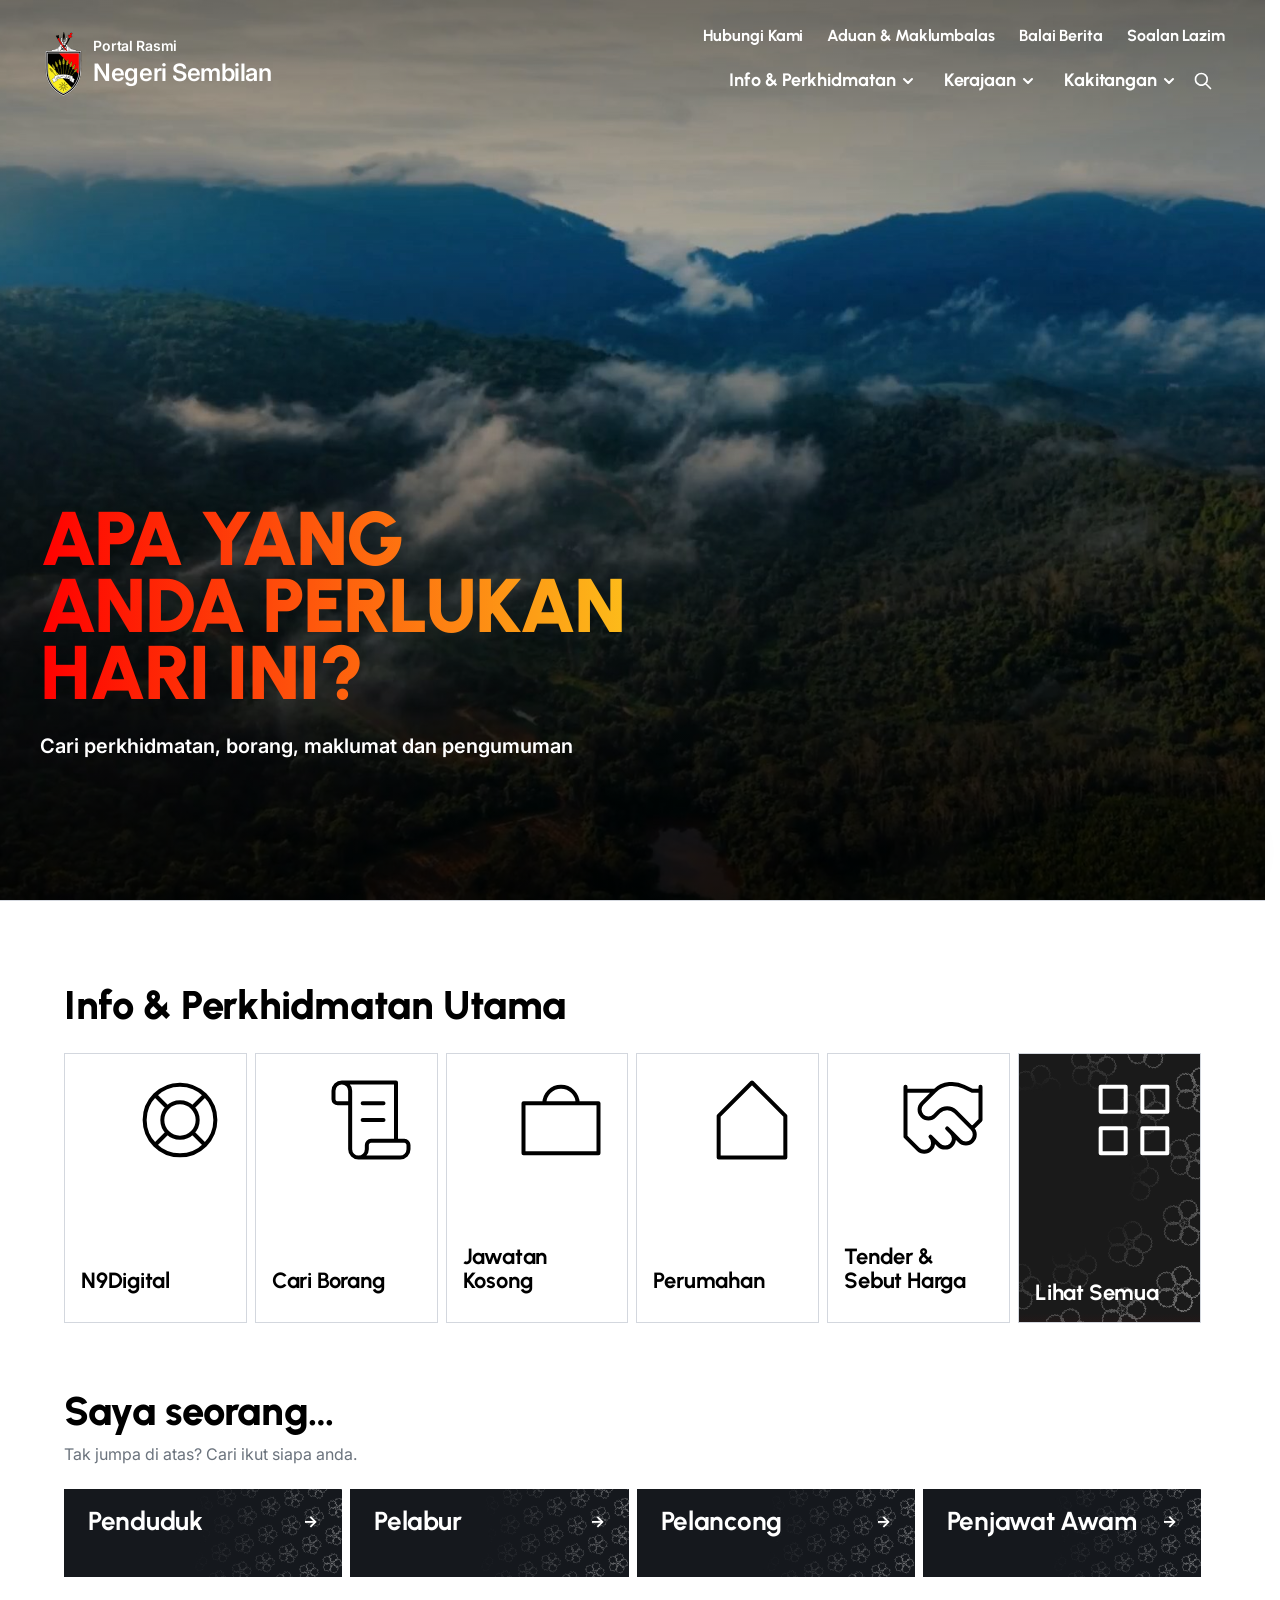
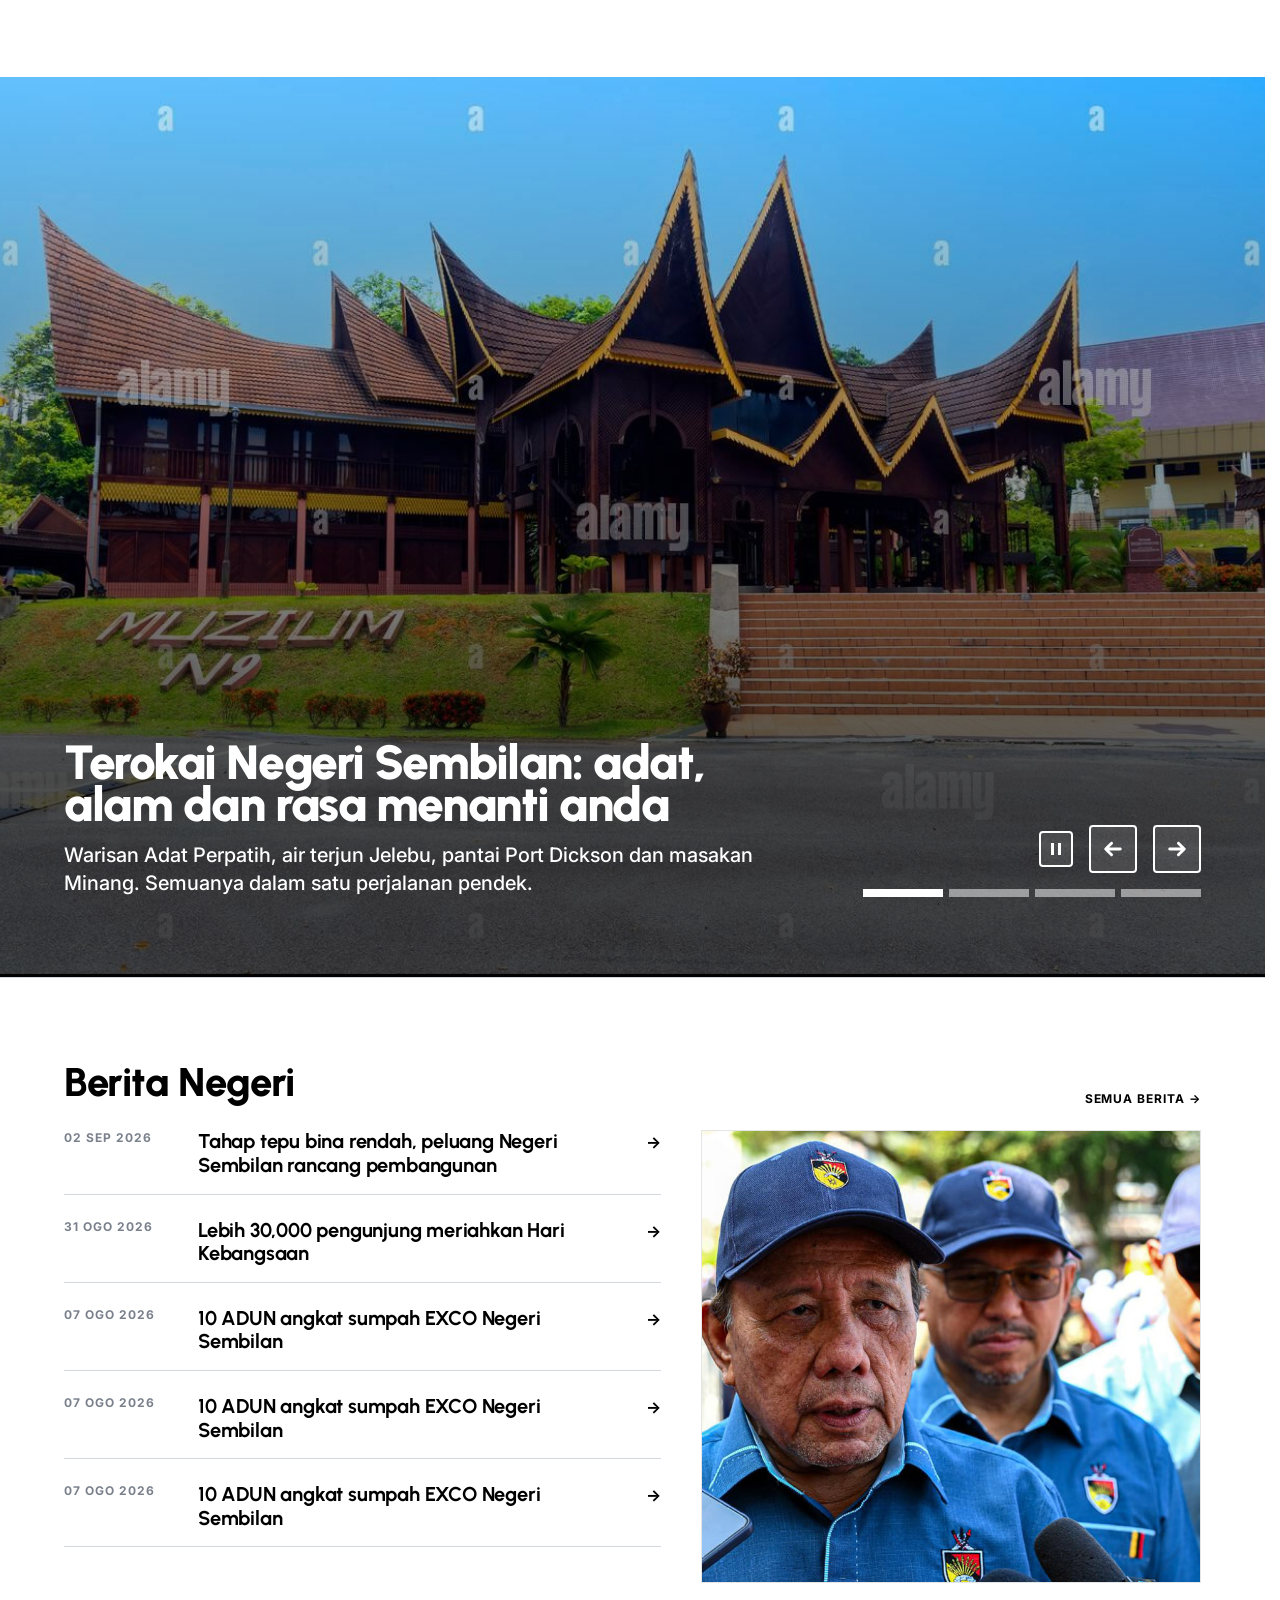
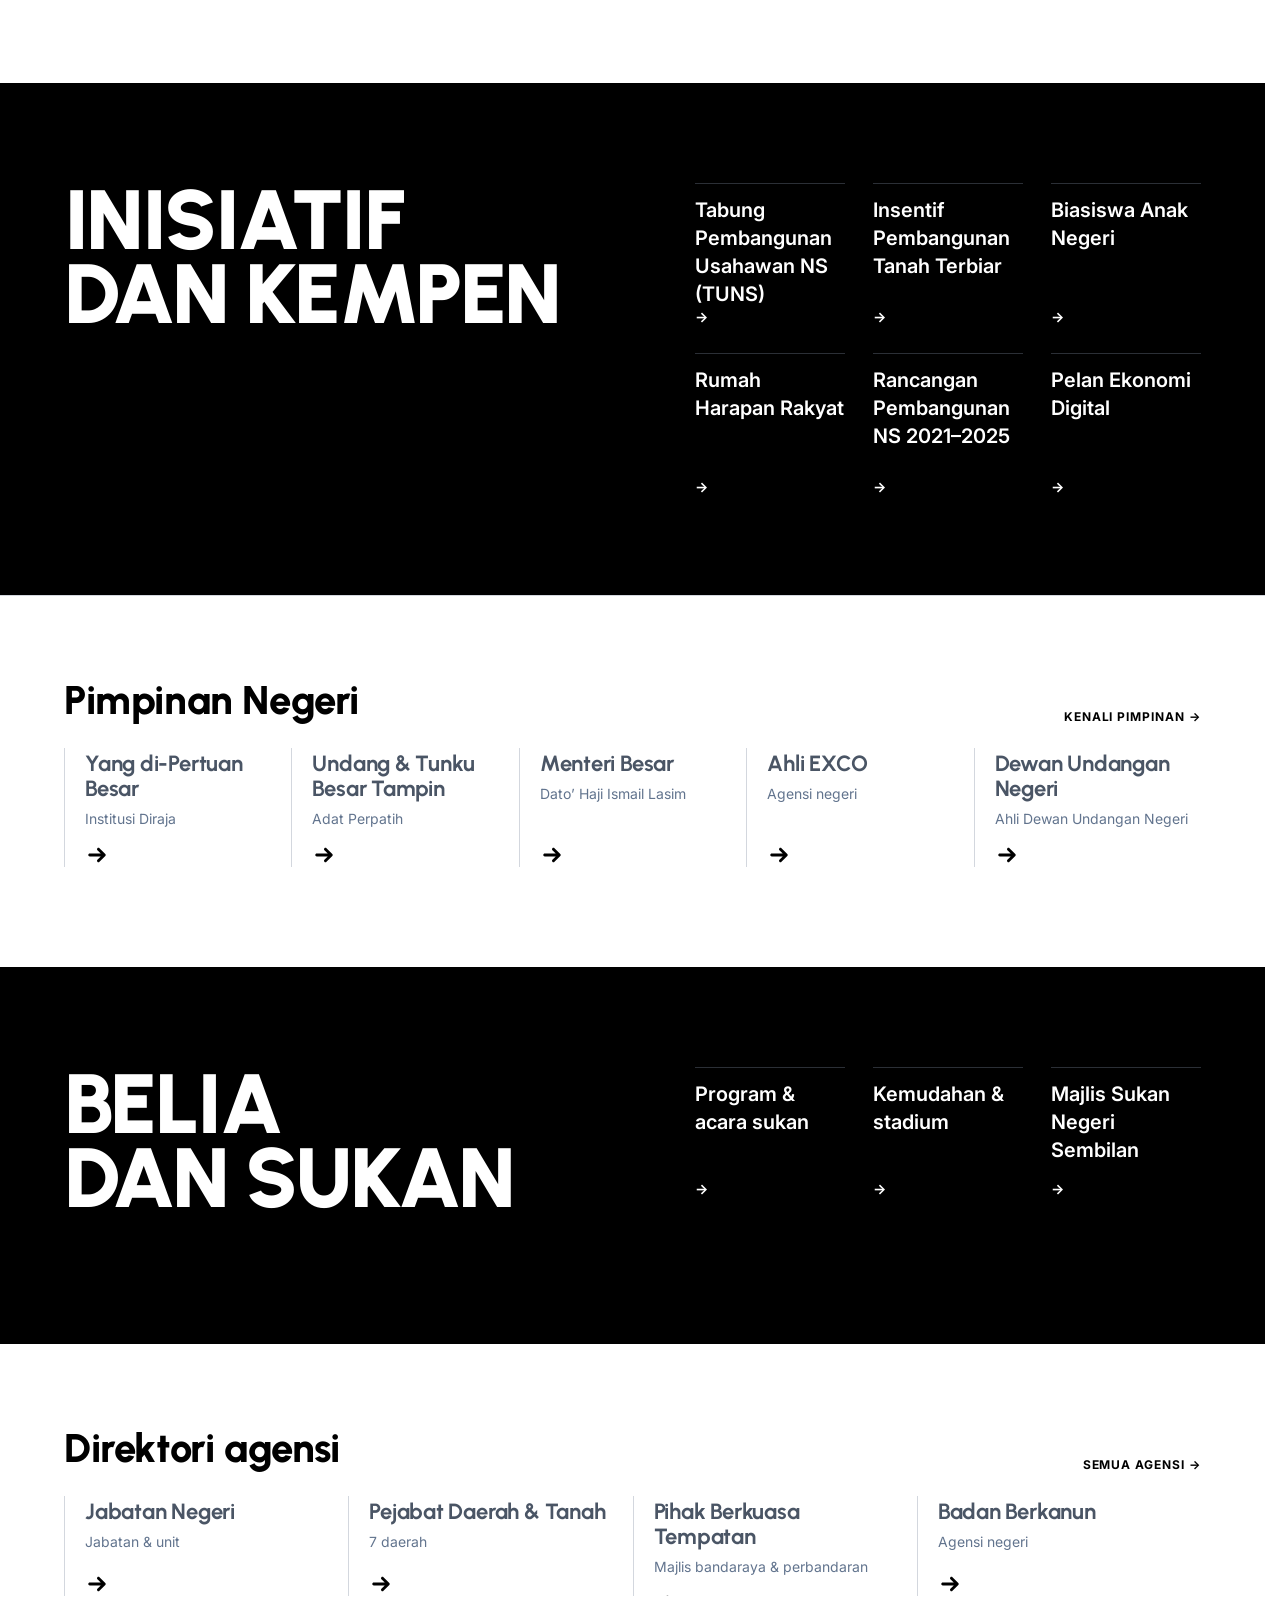
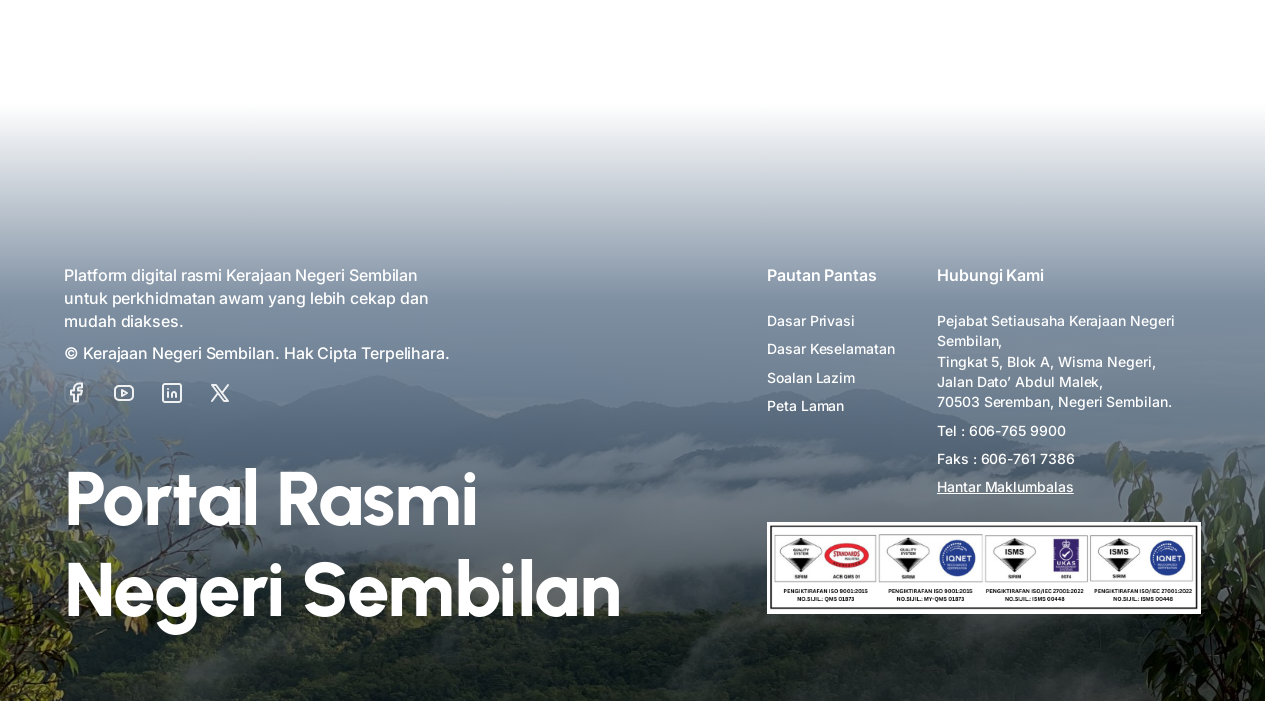
==== commit 012f5d75: "Kenali carousel: keep rotating after a click, show the clock Taking a control used to end the rotati" ====
--- a/index-v2.html
+++ b/index-v2.html
@@ -48,12 +48,14 @@
 
 <!-- ===== Hero ===== -->
 <section class="hero hero--v2 on-dark">
-  <!-- Background footage. poster= means the hero renders as the v1 plate
-       until assets/video/hero-bg.mp4 lands, and still reads correctly if
-       the file 404s or the codec is unsupported. aria-hidden + no controls:
-       it carries no information, the title does. -->
+  <!-- Background footage. The poster is the hero fill pulled out of the
+       frame itself (1920x1080), so before assets/video/hero-bg.mp4 lands the
+       hero already looks like the design, and still does if the file 404s on
+       a deploy or the codec is refused. Figma holds that fill as video, but
+       exposes only stills of it, so the clip has to come from its source.
+       aria-hidden + no controls: it carries no information, the title does. -->
   <video class="hero__video" autoplay muted loop playsinline preload="metadata"
-         poster="assets/img/hero-bg.jpg" aria-hidden="true" tabindex="-1">
+         poster="assets/img/hero-poster.jpg" aria-hidden="true" tabindex="-1">
     <source src="assets/video/hero-bg.webm" type="video/webm">
     <source src="assets/video/hero-bg.mp4" type="video/mp4">
   </video>
@@ -114,7 +116,7 @@
   <!-- Not in the frame. A looping background over 5s needs a pause
        mechanism under WCAG 2.2 SC 2.2.2, which MGDS audits against. -->
   <button class="hero__pause" type="button" aria-pressed="false" aria-label="Jeda video latar" hidden>
-    <span class="hero__pause-glyph" aria-hidden="true"></span>
+    <span class="pause-glyph" aria-hidden="true"></span>
   </button>
 </section>
 
@@ -491,7 +493,7 @@
 
   <div class="lawat__body">
     <div class="container lawat__container">
-      <div class="lawat__text">
+      <div class="lawat__text" aria-live="off">
           <div class="lawat__panel is-current" role="group" aria-roledescription="slaid" aria-label="1 daripada 4">
             <h2 class="lawat__title">Terokai Negeri Sembilan: adat, alam dan rasa menanti anda</h2>
             <p class="lawat__lead">Warisan Adat Perpatih, air terjun Jelebu, pantai Port Dickson dan masakan Minang. Semuanya dalam satu perjalanan pendek.</p>
@@ -512,6 +514,9 @@
 
       <div class="lawat__controls">
         <div class="lawat__buttons">
+          <button class="lawat__nav lawat__nav--toggle" type="button" aria-pressed="false" aria-label="Jeda tayangan automatik">
+            <span class="pause-glyph" aria-hidden="true"></span>
+          </button>
           <button class="lawat__nav lawat__nav--prev" type="button" aria-label="Slaid sebelumnya">
             <img src="assets/icons/arrow-right-white.svg" alt="" width="24" height="24">
           </button>
--- a/css/variant.css
+++ b/css/variant.css
@@ -117,13 +117,15 @@
 .v2 .hero__pause[hidden] { display: none; }
 .v2 .hero__pause:hover { background: rgba(0, 0, 0, 0.6); }
 
-.v2 .hero__pause-glyph {
+/* Shared by the hero control and the carousel control: two bars while
+   something is running, a triangle once it is held. */
+.v2 .pause-glyph {
   width: 10px;
   height: 12px;
   border-left: 3px solid currentColor;
   border-right: 3px solid currentColor;
 }
-.v2 .hero__pause[aria-pressed="true"] .hero__pause-glyph {
+.v2 [aria-pressed="true"] > .pause-glyph {
   width: 0;
   height: 0;
   border: 0;
@@ -471,18 +473,48 @@
 
 .v2 .lawat__loader { display: flex; align-items: center; gap: 6px; }
 
+/* The strip is a clock, not just a position marker. While rotation runs,
+   the current bar fills across the hold, so the next move is announced
+   rather than sprung — the standard read for an auto-advancing carousel.
+
+   An animation rather than a transition because animation-play-state can
+   freeze it mid-fill and resume from exactly there, which is what the
+   pointer, a focused control and the hold button all need. */
 .v2 .lawat__bar {
+  position: relative;
   width: 80px;
   height: 8px;
   padding: 0;
+  overflow: hidden;
   background: rgba(255, 255, 255, 0.5);
-  transition: background var(--dur-fast) var(--ease-out);
-}
-.v2 .lawat__bar.is-current { background: var(--n9-light); }
+}
+
+.v2 .lawat__bar::after {
+  content: "";
+  position: absolute;
+  inset: 0;
+  background: var(--n9-light);
+  transform: scaleX(0);
+  transform-origin: left center;
+}
+
+.v2 .lawat.is-rotating .lawat__bar.is-current::after {
+  animation: bar-fill var(--slide-hold) linear forwards;
+}
+.v2 .lawat.is-paused .lawat__bar.is-current::after { animation-play-state: paused; }
+
+/* Rotation off, or never started: the current bar is simply the lit one. */
+.v2 .lawat:not(.is-rotating) .lawat__bar.is-current::after { transform: scaleX(1); }
+
+@keyframes bar-fill {
+  from { transform: scaleX(0); }
+  to   { transform: scaleX(1); }
+}
 
 @media (prefers-reduced-motion: reduce) {
   .v2 .lawat__slide,
   .v2 .lawat__panel { transition: none; }
+  .v2 .lawat__bar::after { animation: none; }
 }
 
 
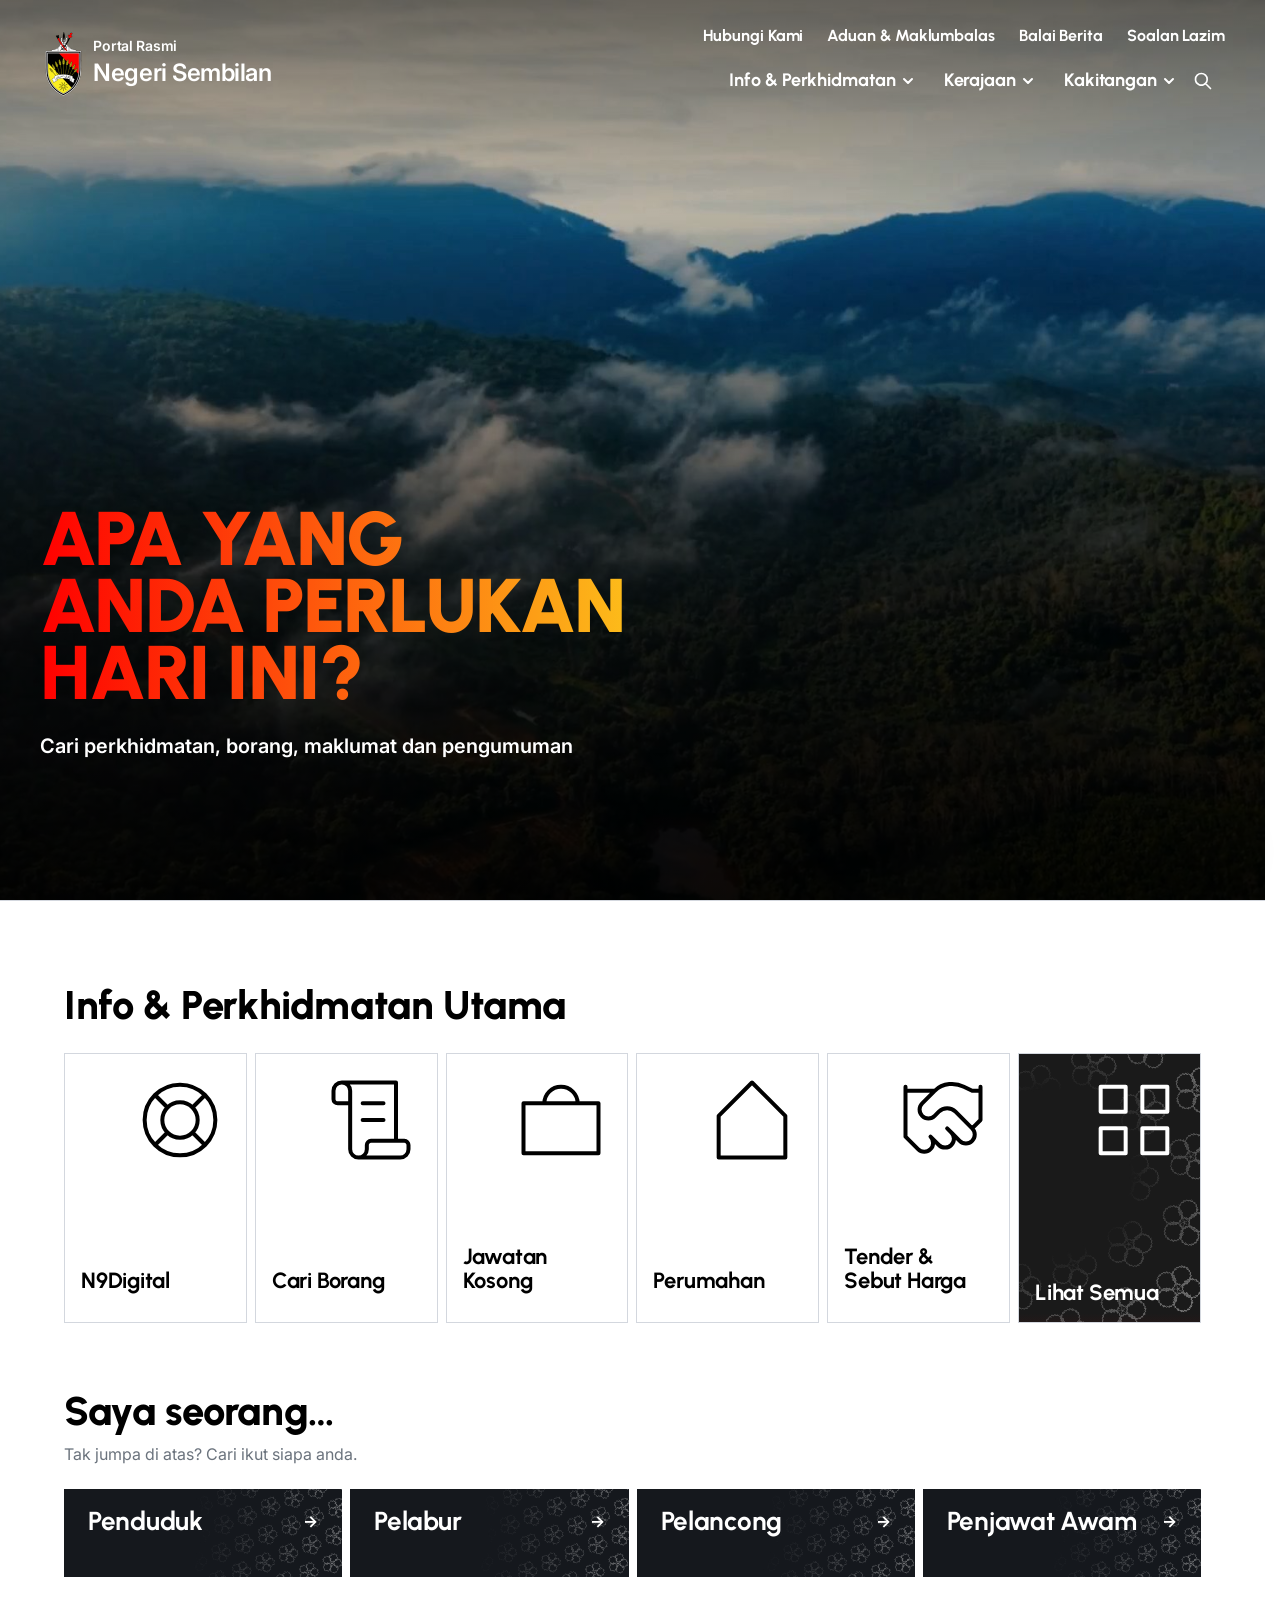
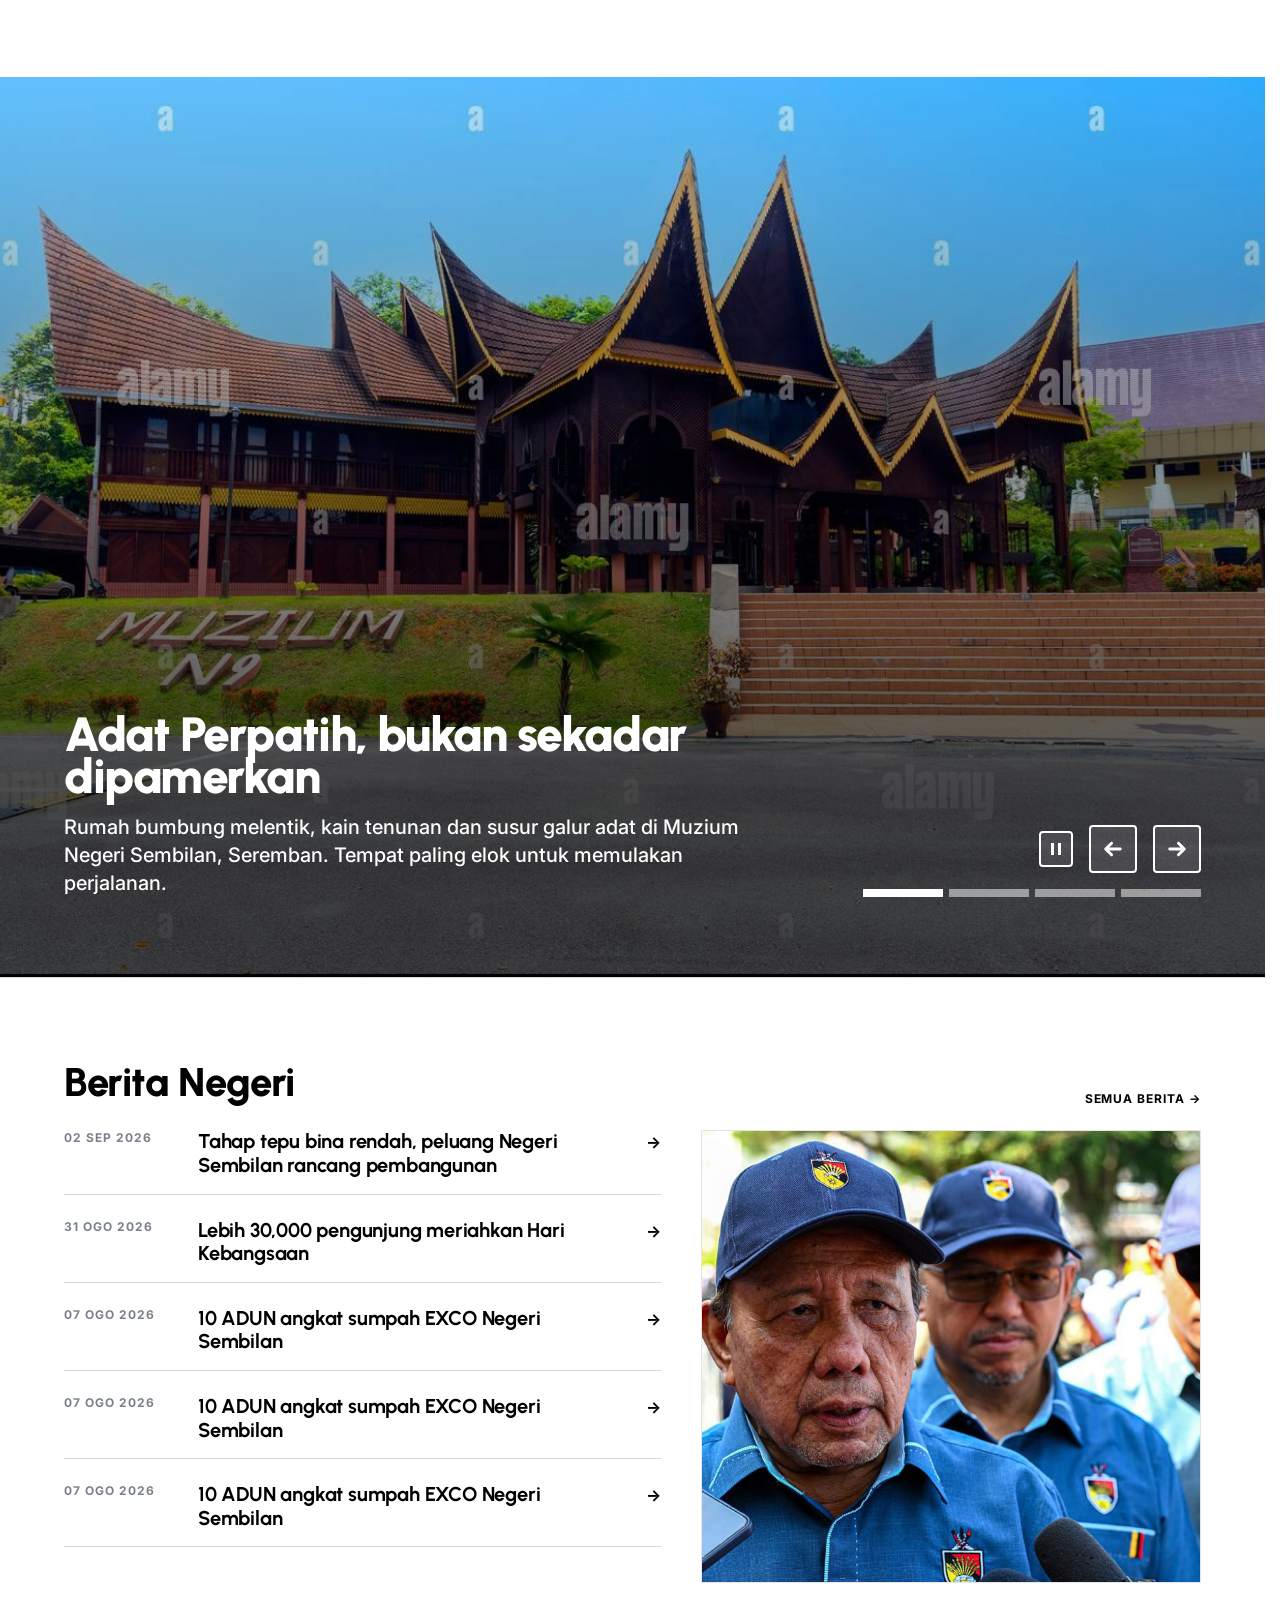
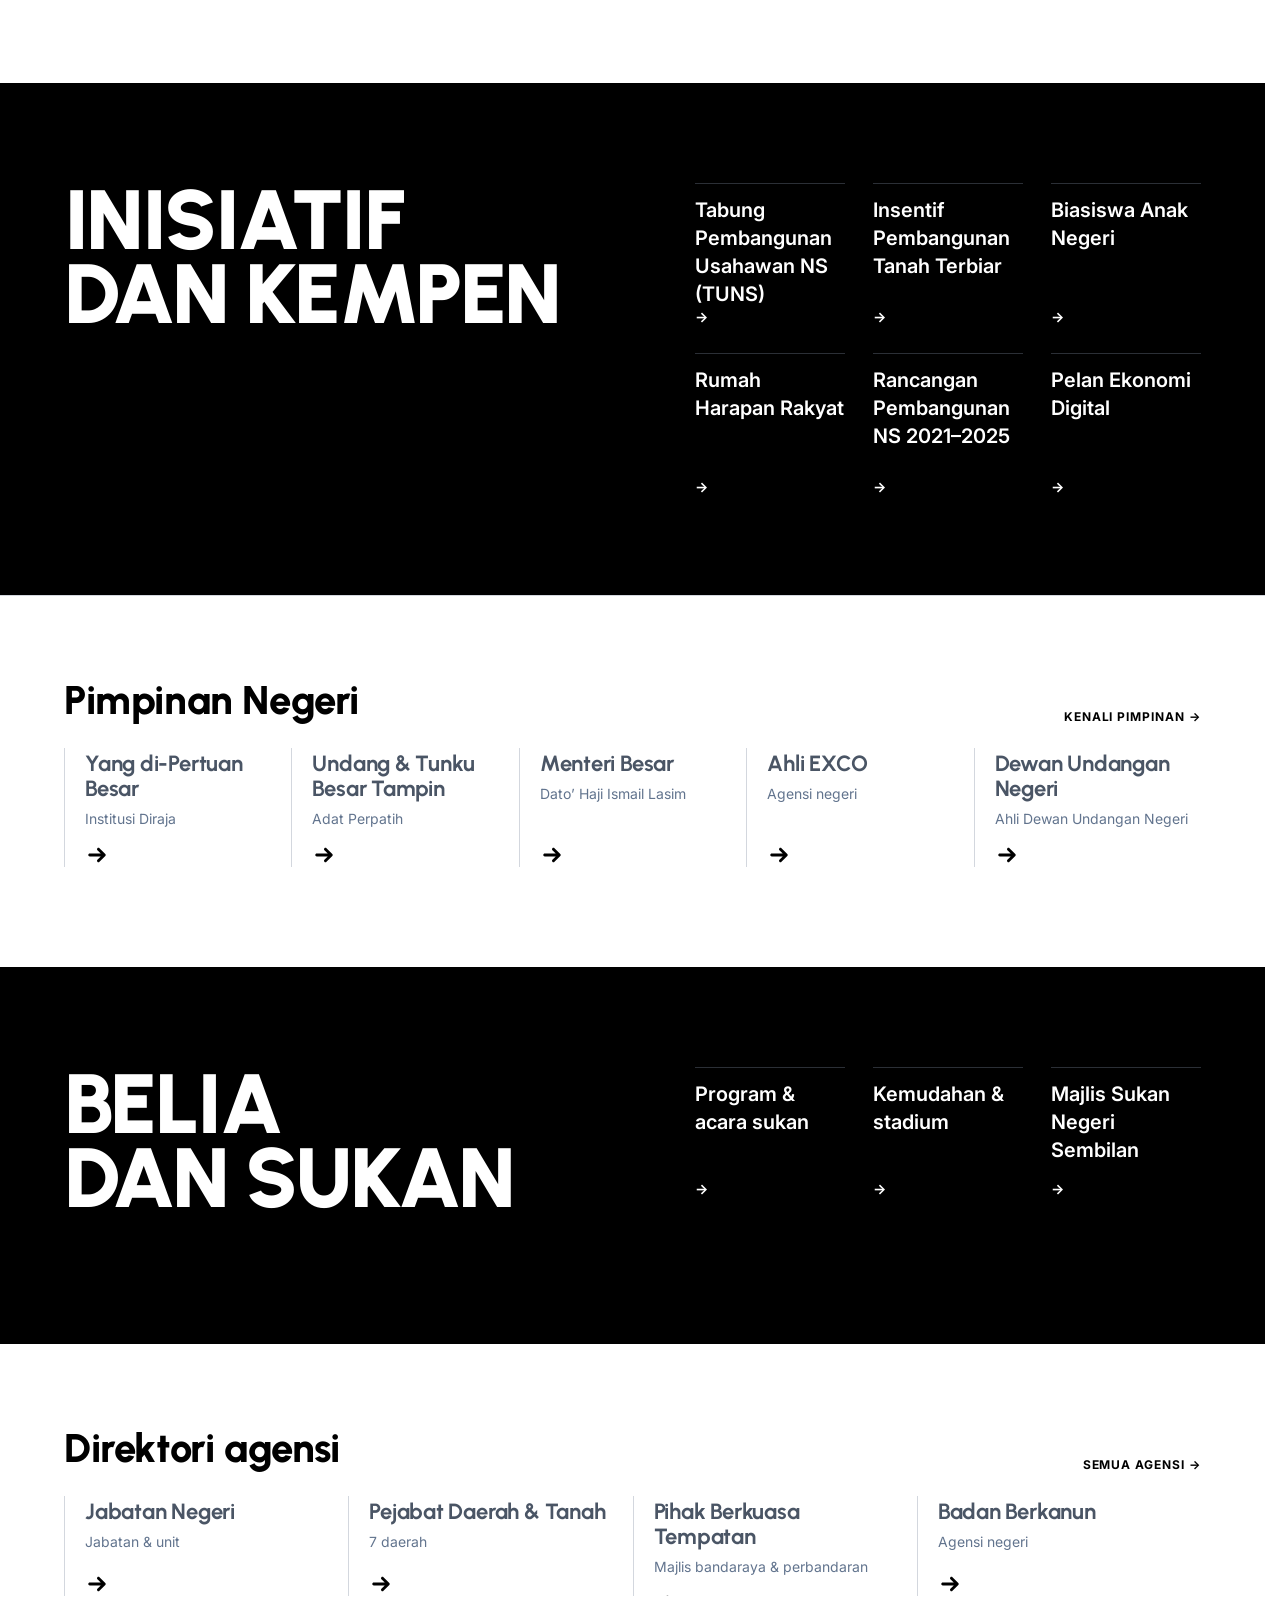
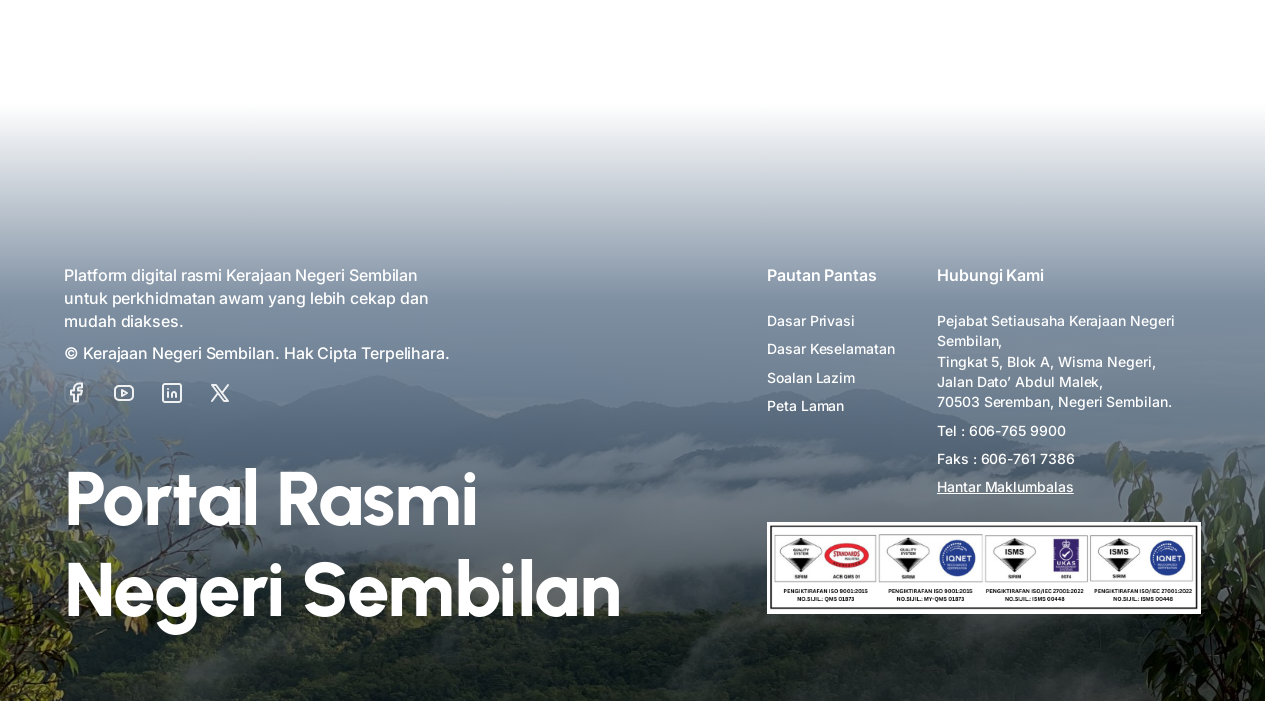
==== commit 7d949516: "hero footage in, Kenali reshot and rewritten Hero - assets/video/hero-bg.mp4 is the supplied TMNS26 " ====
--- a/index-v2.html
+++ b/index-v2.html
@@ -54,9 +54,15 @@
        a deploy or the codec is refused. Figma holds that fill as video, but
        exposes only stills of it, so the clip has to come from its source.
        aria-hidden + no controls: it carries no information, the title does. -->
+  <!-- data-loop-* is a stopgap, not a feature. The supplied clip is the
+       TMNS26 promotional film, which carries burned-in lyric captions and
+       location lower-thirds over most of its 41s; they collide with the
+       H1 and read as a bug. 13.8-20.6s is the only caption-free stretch
+       (beach aerial, horses, archery). Replace the file with a clean cut
+       of that window and these two attributes come straight back off. -->
   <video class="hero__video" autoplay muted loop playsinline preload="metadata"
+         data-loop-start="13.8" data-loop-end="20.6"
          poster="assets/img/hero-poster.jpg" aria-hidden="true" tabindex="-1">
-    <source src="assets/video/hero-bg.webm" type="video/webm">
     <source src="assets/video/hero-bg.mp4" type="video/mp4">
   </video>
   <div class="hero__scrim" aria-hidden="true"></div>
@@ -485,9 +491,9 @@
 <section class="lawat" id="lawat" aria-roledescription="karusel" aria-label="Kenali dan Lawati Negeri Sembilan">
   <div class="lawat__stage" aria-hidden="true">
       <figure class="lawat__slide is-current"><img src="assets/img/lawat-1-muzium.jpg" alt=""></figure>
-      <figure class="lawat__slide"><img src="assets/img/tour-2-pantai.jpg" alt="" loading="lazy"></figure>
-      <figure class="lawat__slide"><img src="assets/img/tour-3-gunung.jpg" alt="" loading="lazy"></figure>
-      <figure class="lawat__slide"><img src="assets/img/tour-4-taman.jpg" alt="" loading="lazy"></figure>
+      <figure class="lawat__slide"><img src="assets/img/lawat-2-hibiscus.jpg" alt="" loading="lazy"></figure>
+      <figure class="lawat__slide"><img src="assets/img/lawat-3-gunung-datuk.jpg" alt="" loading="lazy"></figure>
+      <figure class="lawat__slide"><img src="assets/img/lawat-4-seremban.jpg" alt="" loading="lazy"></figure>
   </div>
   <div class="lawat__scrim" aria-hidden="true"></div>
 
@@ -495,20 +501,20 @@
     <div class="container lawat__container">
       <div class="lawat__text" aria-live="off">
           <div class="lawat__panel is-current" role="group" aria-roledescription="slaid" aria-label="1 daripada 4">
-            <h2 class="lawat__title">Terokai Negeri Sembilan: adat, alam dan rasa menanti anda</h2>
-            <p class="lawat__lead">Warisan Adat Perpatih, air terjun Jelebu, pantai Port Dickson dan masakan Minang. Semuanya dalam satu perjalanan pendek.</p>
+            <h2 class="lawat__title">Adat Perpatih, bukan sekadar dipamerkan</h2>
+            <p class="lawat__lead">Rumah bumbung melentik, kain tenunan dan susur galur adat di Muzium Negeri Sembilan, Seremban. Tempat paling elok untuk memulakan perjalanan.</p>
           </div>
           <div class="lawat__panel" role="group" aria-roledescription="slaid" aria-label="2 daripada 4" aria-hidden="true">
-            <h2 class="lawat__title">Senja di Port Dickson, dua jam dari Kuala Lumpur</h2>
-            <p class="lawat__lead">Lapan belas kilometer pesisir, rumah api Tanjung Tuan dan laut yang tenang untuk keluarga. Cukup untuk hujung minggu yang pendek.</p>
+            <h2 class="lawat__title">Bermalam di atas laut Port Dickson</h2>
+            <p class="lawat__lead">Vila atas air tersusun seperti kelopak bunga, kurang dua jam dari Kuala Lumpur. Matahari terbenam sampai ke beranda sendiri.</p>
           </div>
           <div class="lawat__panel" role="group" aria-roledescription="slaid" aria-label="3 daripada 4" aria-hidden="true">
-            <h2 class="lawat__title">Hutan Jelebu dan lata yang belum ramai tahu</h2>
-            <p class="lawat__lead">Denai Gunung Datuk, air terjun yang jernih dan kampung di kaki bukit. Bawa kasut yang sesuai dan mulakan awal pagi.</p>
+            <h2 class="lawat__title">Naik Gunung Datuk, berehat atas batu</h2>
+            <p class="lawat__lead">Kira-kira dua jam mendaki hutan Rembau sebelum sampai ke himpunan batu besar di puncak. Mula awal pagi, turun sebelum panas.</p>
           </div>
           <div class="lawat__panel" role="group" aria-roledescription="slaid" aria-label="4 daripada 4" aria-hidden="true">
-            <h2 class="lawat__title">Seremban: taman tasik, pasar pagi dan siew pau panas</h2>
-            <p class="lawat__lead">Taman Tasik Seremban pada waktu pagi, Pasar Besar pada tengah hari, dan siew pau terus dari ketuhar sebelum pulang.</p>
+            <h2 class="lawat__title">Seremban bertukar warna menjelang Maghrib</h2>
+            <p class="lawat__lead">Bumbung Masjid Negeri, padang, tasik dan deretan kedai lama — seluruh pusat bandar dalam satu pandangan.</p>
           </div>
       </div>
 
--- a/css/tokens.css
+++ b/css/tokens.css
@@ -136,7 +136,15 @@
      4.5:1 on its own, and the floor is audited. --scrim-lawat is the
      frame's own gradient; --scrim-hero is darker top and bottom so the
      masthead and the title both clear it. */
-  --scrim-hero:  linear-gradient(180deg, rgba(0, 0, 0, 0.5) 0%, rgba(0, 0, 0, 0.14) 30%, rgba(0, 0, 0, 0.74) 100%);
+  /* Four stops, not three, and the shape is measured rather than taste.
+     Sampling the real footage behind the title across its 41s, the bright
+     frames (surf, white buildings) left the yellow end of the gradient
+     title at 2.46:1 under a flat ramp — below the 3:1 floor large text
+     has to clear. The band from 50% to 70%, where the title sits, is
+     therefore pulled down hard, while 24% stays light so the middle of
+     the frame is still footage rather than a grey wash. Measured again
+     after: 3.9:1 worst case. */
+  --scrim-hero:  linear-gradient(180deg, rgba(0, 0, 0, 0.55) 0%, rgba(0, 0, 0, 0.12) 24%, rgba(0, 0, 0, 0.4) 50%, rgba(0, 0, 0, 0.66) 70%, rgba(0, 0, 0, 0.86) 100%);
   --scrim-lawat: linear-gradient(180deg, rgba(255, 255, 255, 0) 0%, rgba(0, 0, 0, 0.7) 80.134%);
   --scrim-modal: rgba(0, 0, 0, 0.94);
 
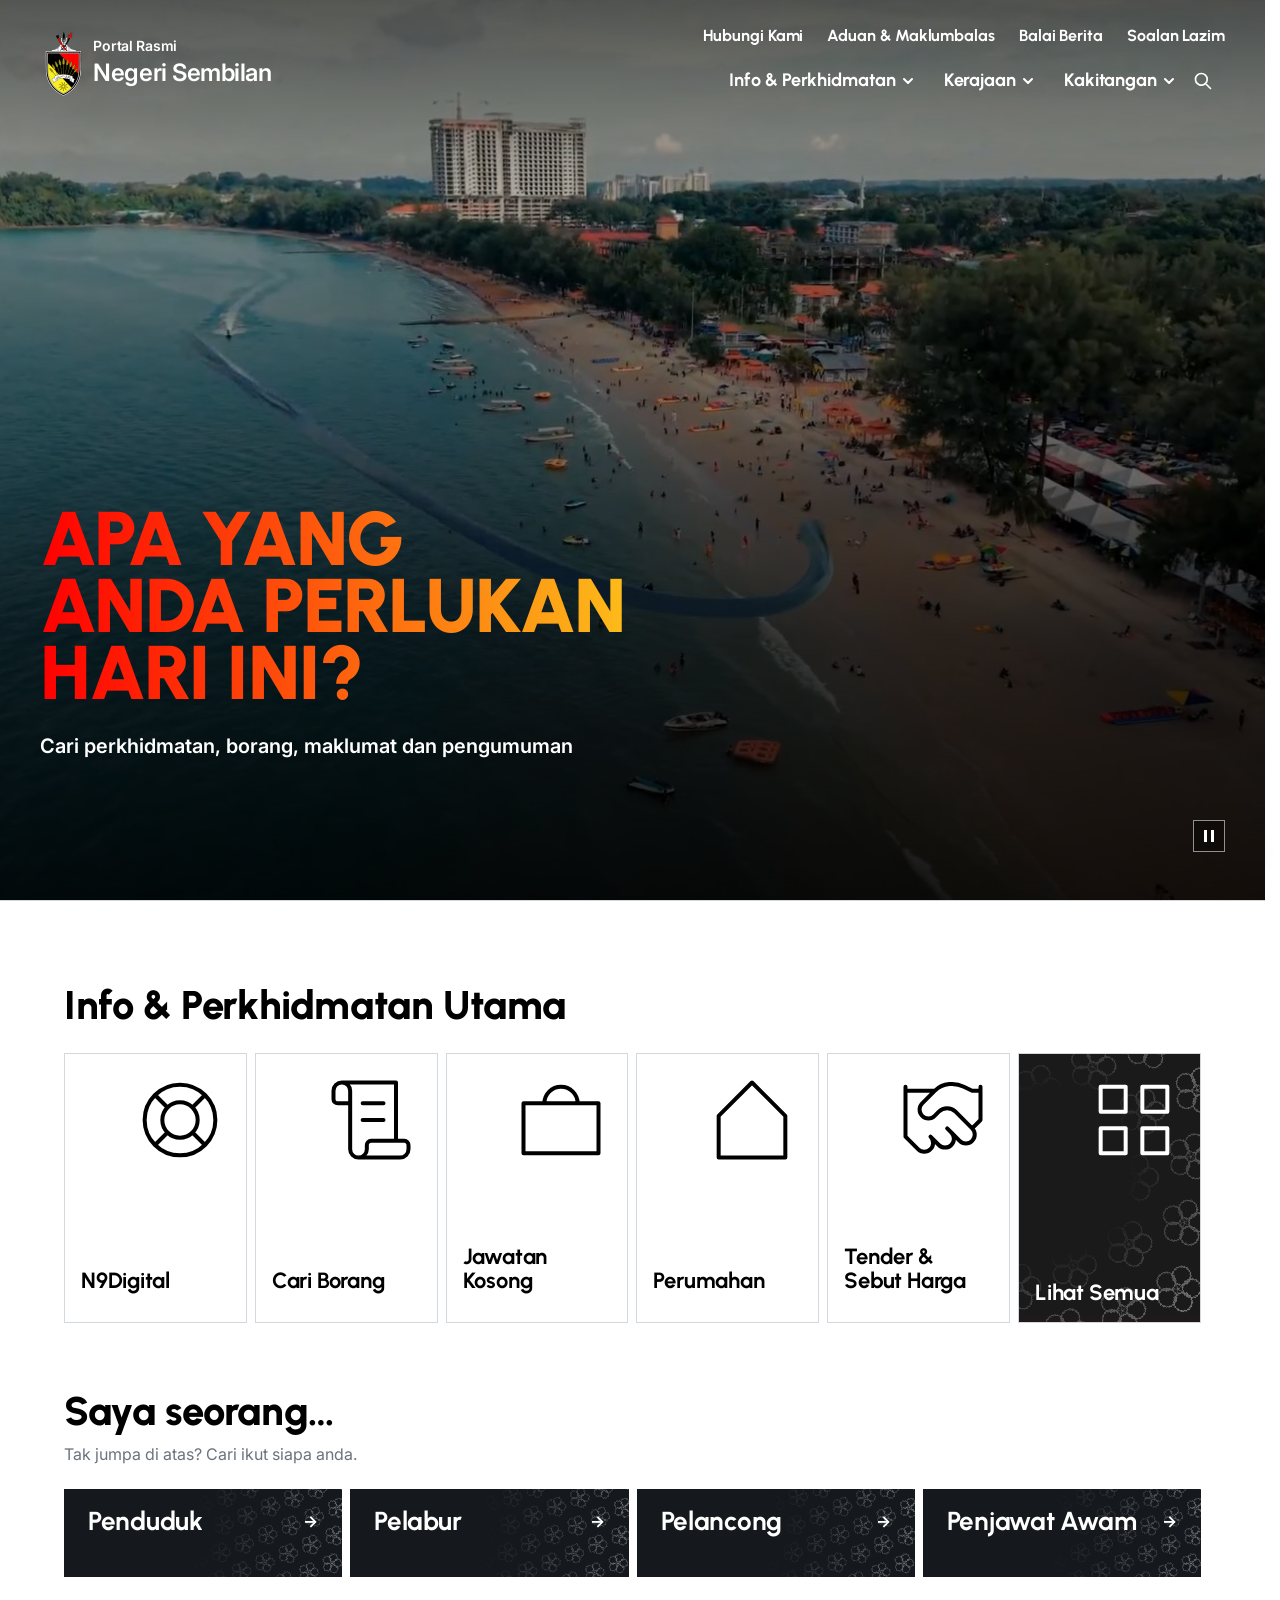
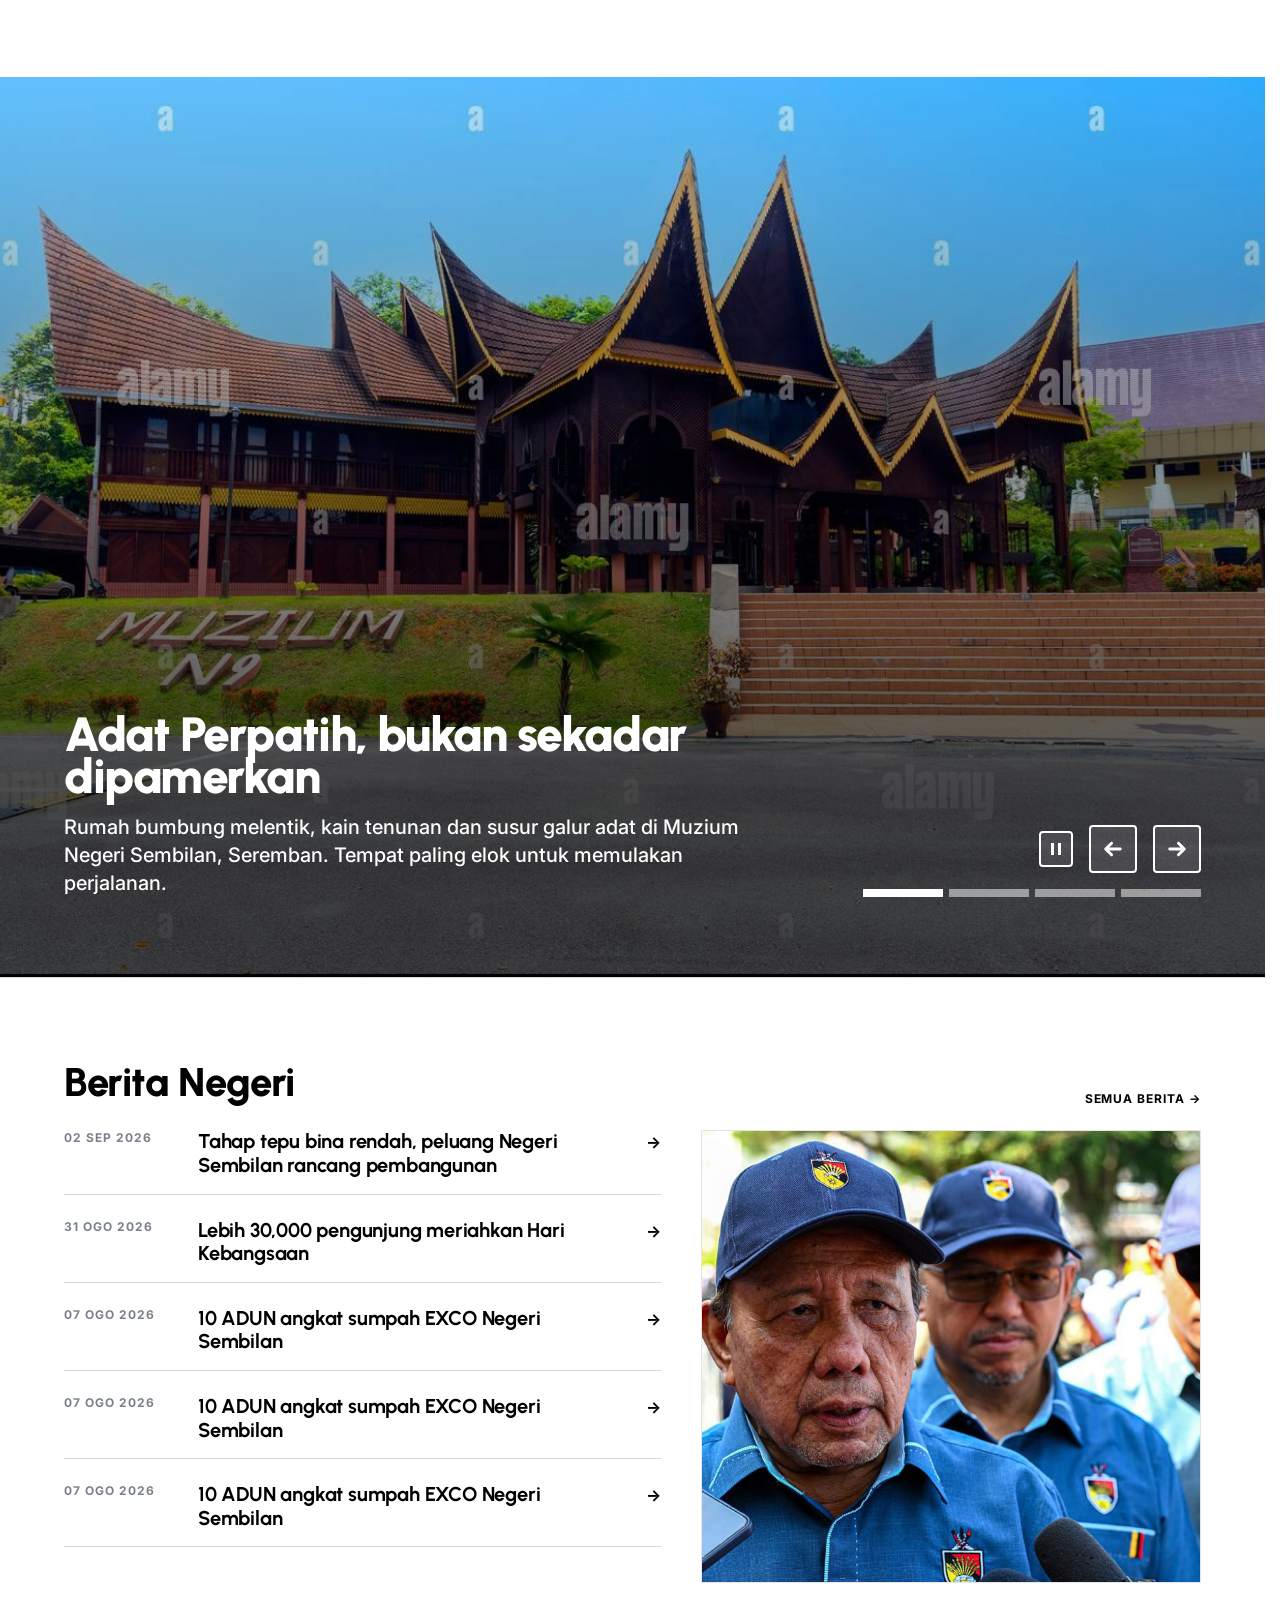
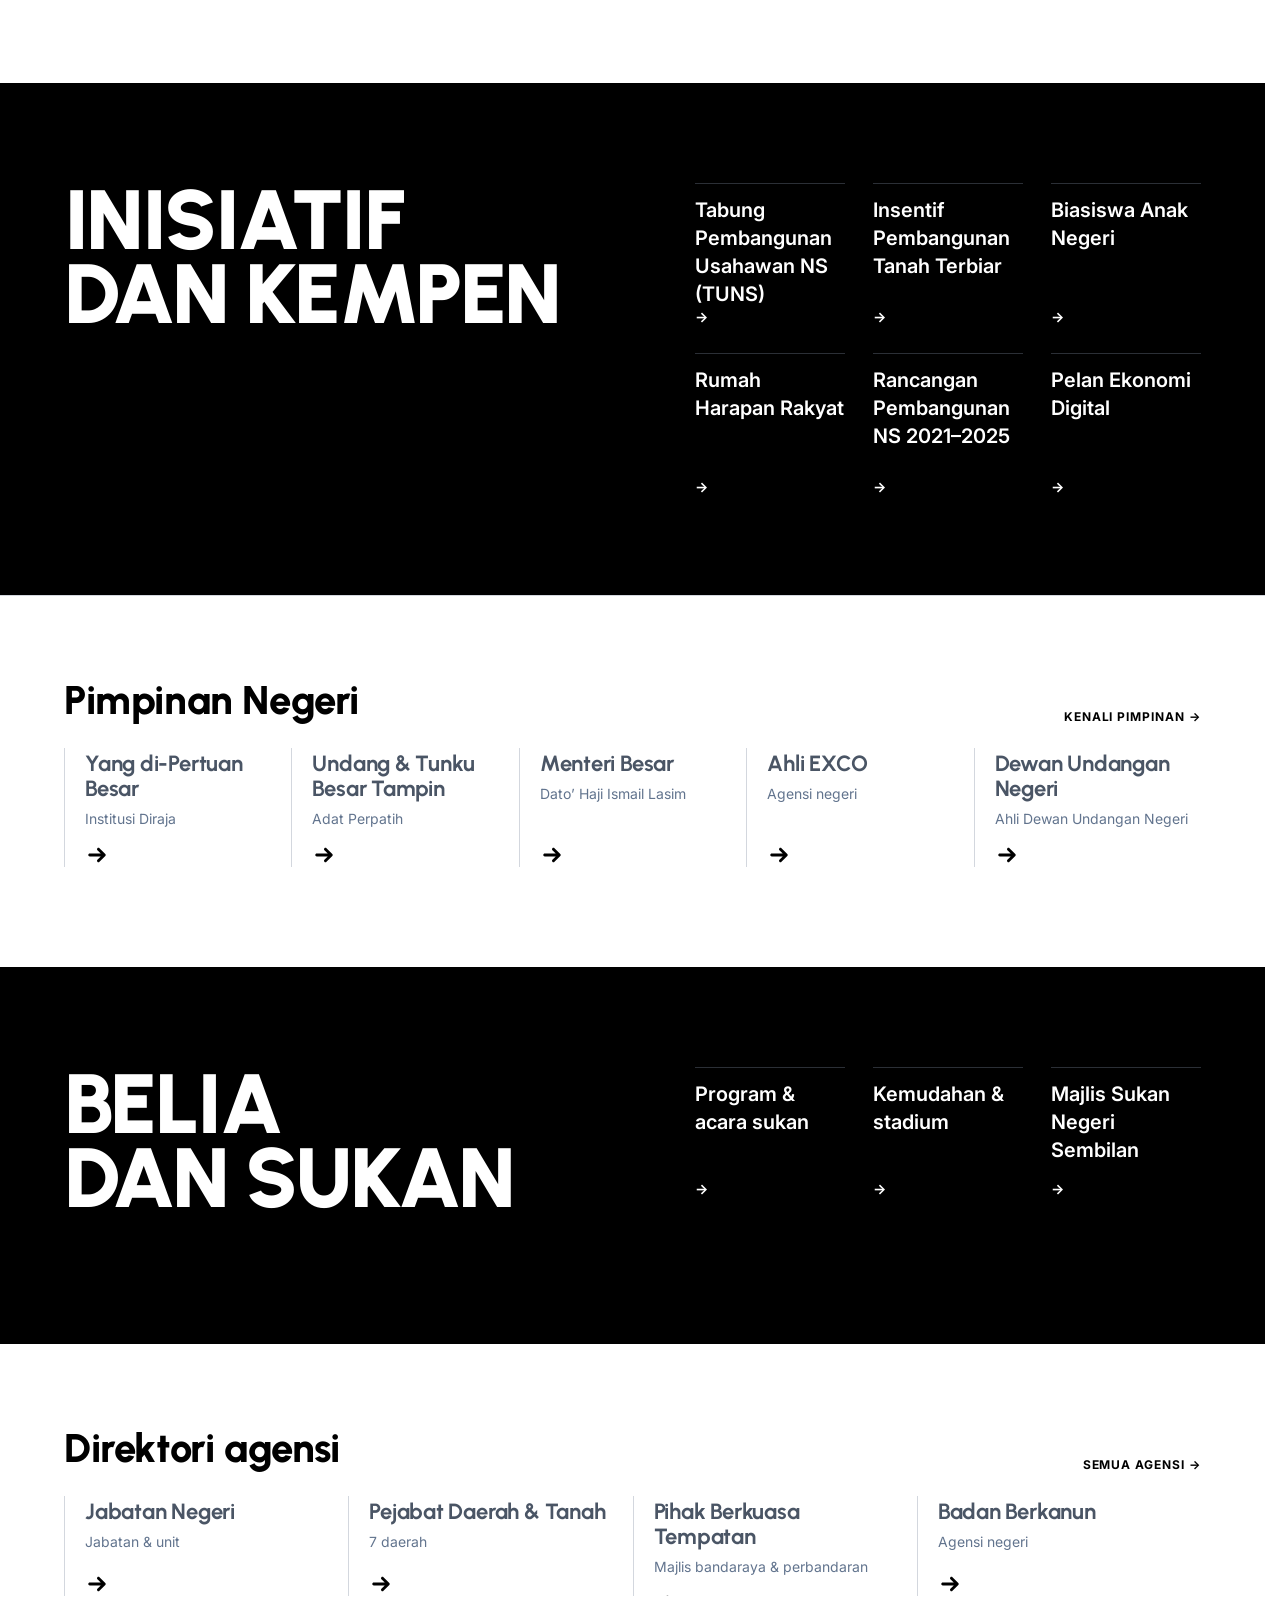
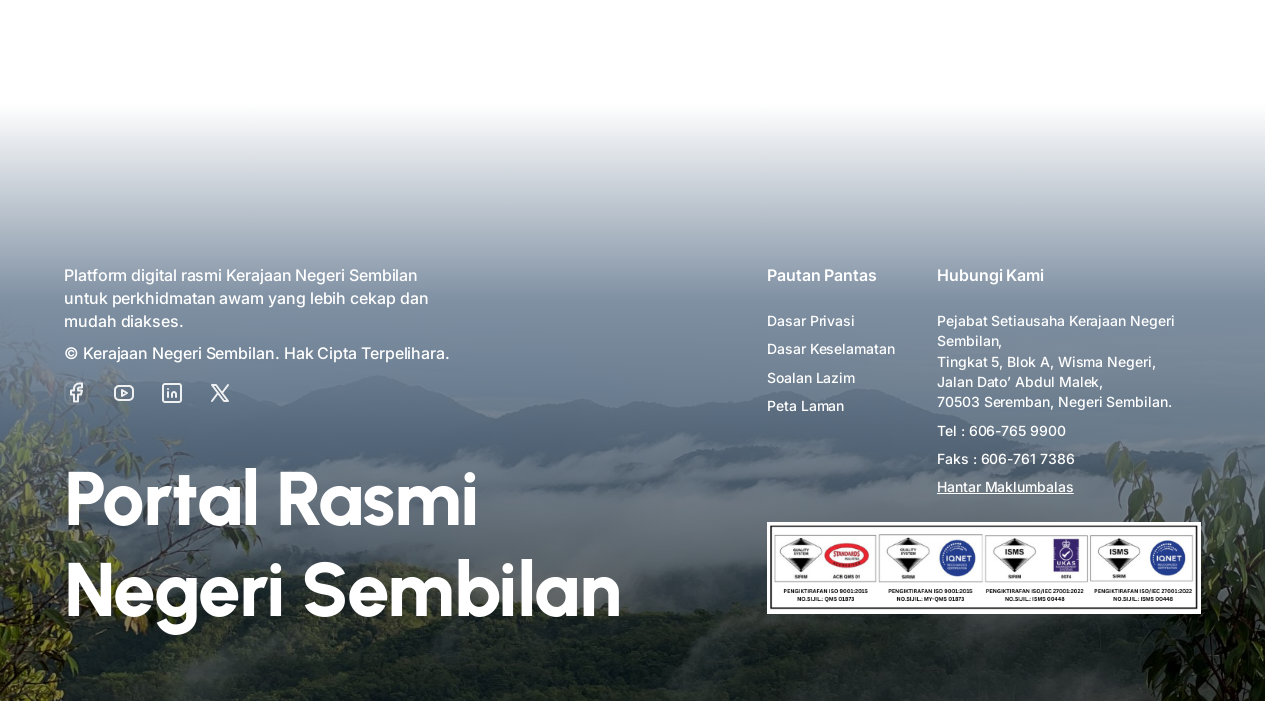
==== commit 7609e9c5: "re-cut the hero loop: 30.3 MB -> 2.9 MB, captions gone hero-bg.webm is now the delivery copy — the 1" ====
--- a/index-v2.html
+++ b/index-v2.html
@@ -54,16 +54,21 @@
        a deploy or the codec is refused. Figma holds that fill as video, but
        exposes only stills of it, so the clip has to come from its source.
        aria-hidden + no controls: it carries no information, the title does. -->
-  <!-- data-loop-* is a stopgap, not a feature. The supplied clip is the
-       TMNS26 promotional film, which carries burned-in lyric captions and
-       location lower-thirds over most of its 41s; they collide with the
-       H1 and read as a bug. 13.8-20.6s is the only caption-free stretch
-       (beach aerial, horses, archery). Replace the file with a clean cut
-       of that window and these two attributes come straight back off. -->
+  <!-- The webm is the delivery copy: 7s cut from the supplied TMNS26 film,
+       no audio, 2.9 MB against the original 30.3 MB. The film carries
+       burned-in lyric captions and location lower-thirds over most of its
+       41s, which collide with the H1; 13.9-20.0s is the only caption-free
+       stretch, and that is what this is.
+
+       The mp4 is still the untrimmed original, kept as the fallback for
+       browsers that will not take VP9. data-loop-* holds IT to the same
+       window, and belongs on its <source> rather than the element because
+       the webm needs no clamping — it is already the window. -->
   <video class="hero__video" autoplay muted loop playsinline preload="metadata"
-         data-loop-start="13.8" data-loop-end="20.6"
          poster="assets/img/hero-poster.jpg" aria-hidden="true" tabindex="-1">
-    <source src="assets/video/hero-bg.mp4" type="video/mp4">
+    <source src="assets/video/hero-bg.webm" type="video/webm">
+    <source src="assets/video/hero-bg.mp4" type="video/mp4"
+            data-loop-start="13.8" data-loop-end="20.6">
   </video>
   <div class="hero__scrim" aria-hidden="true"></div>
 
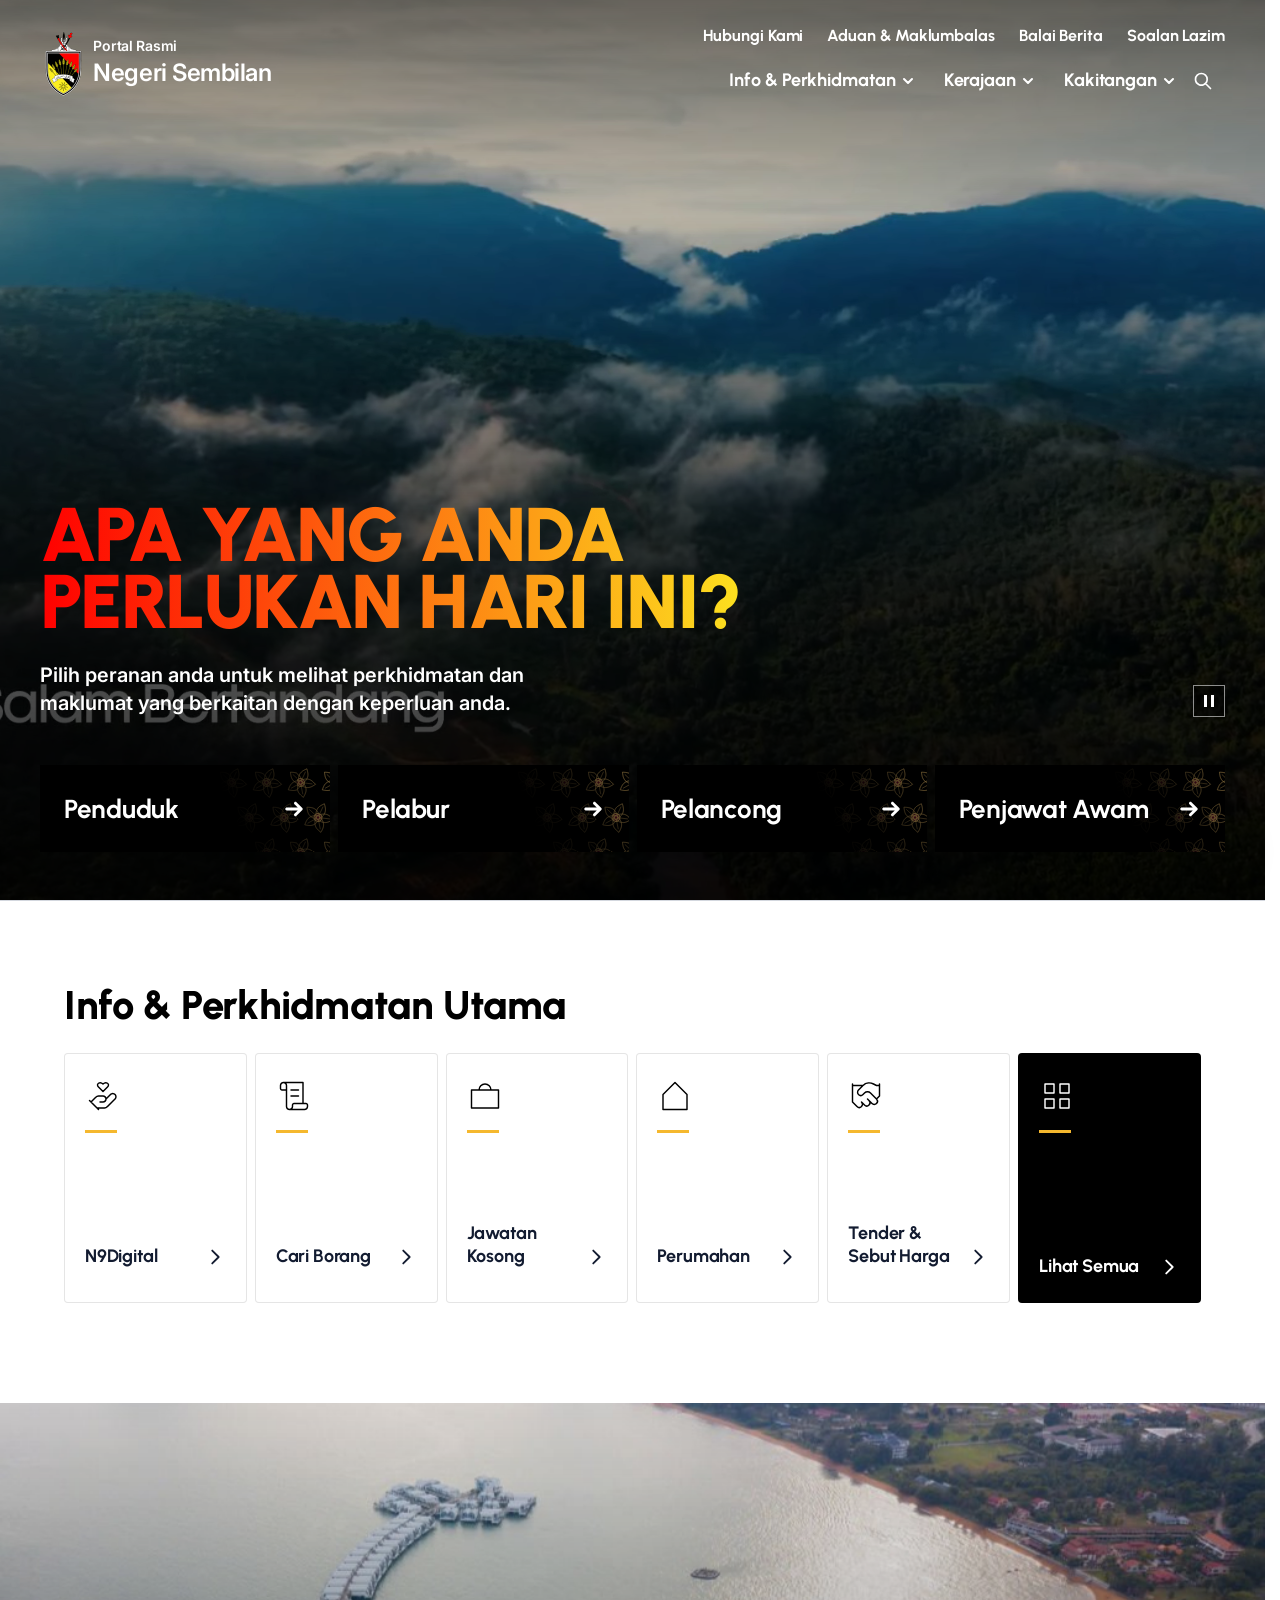
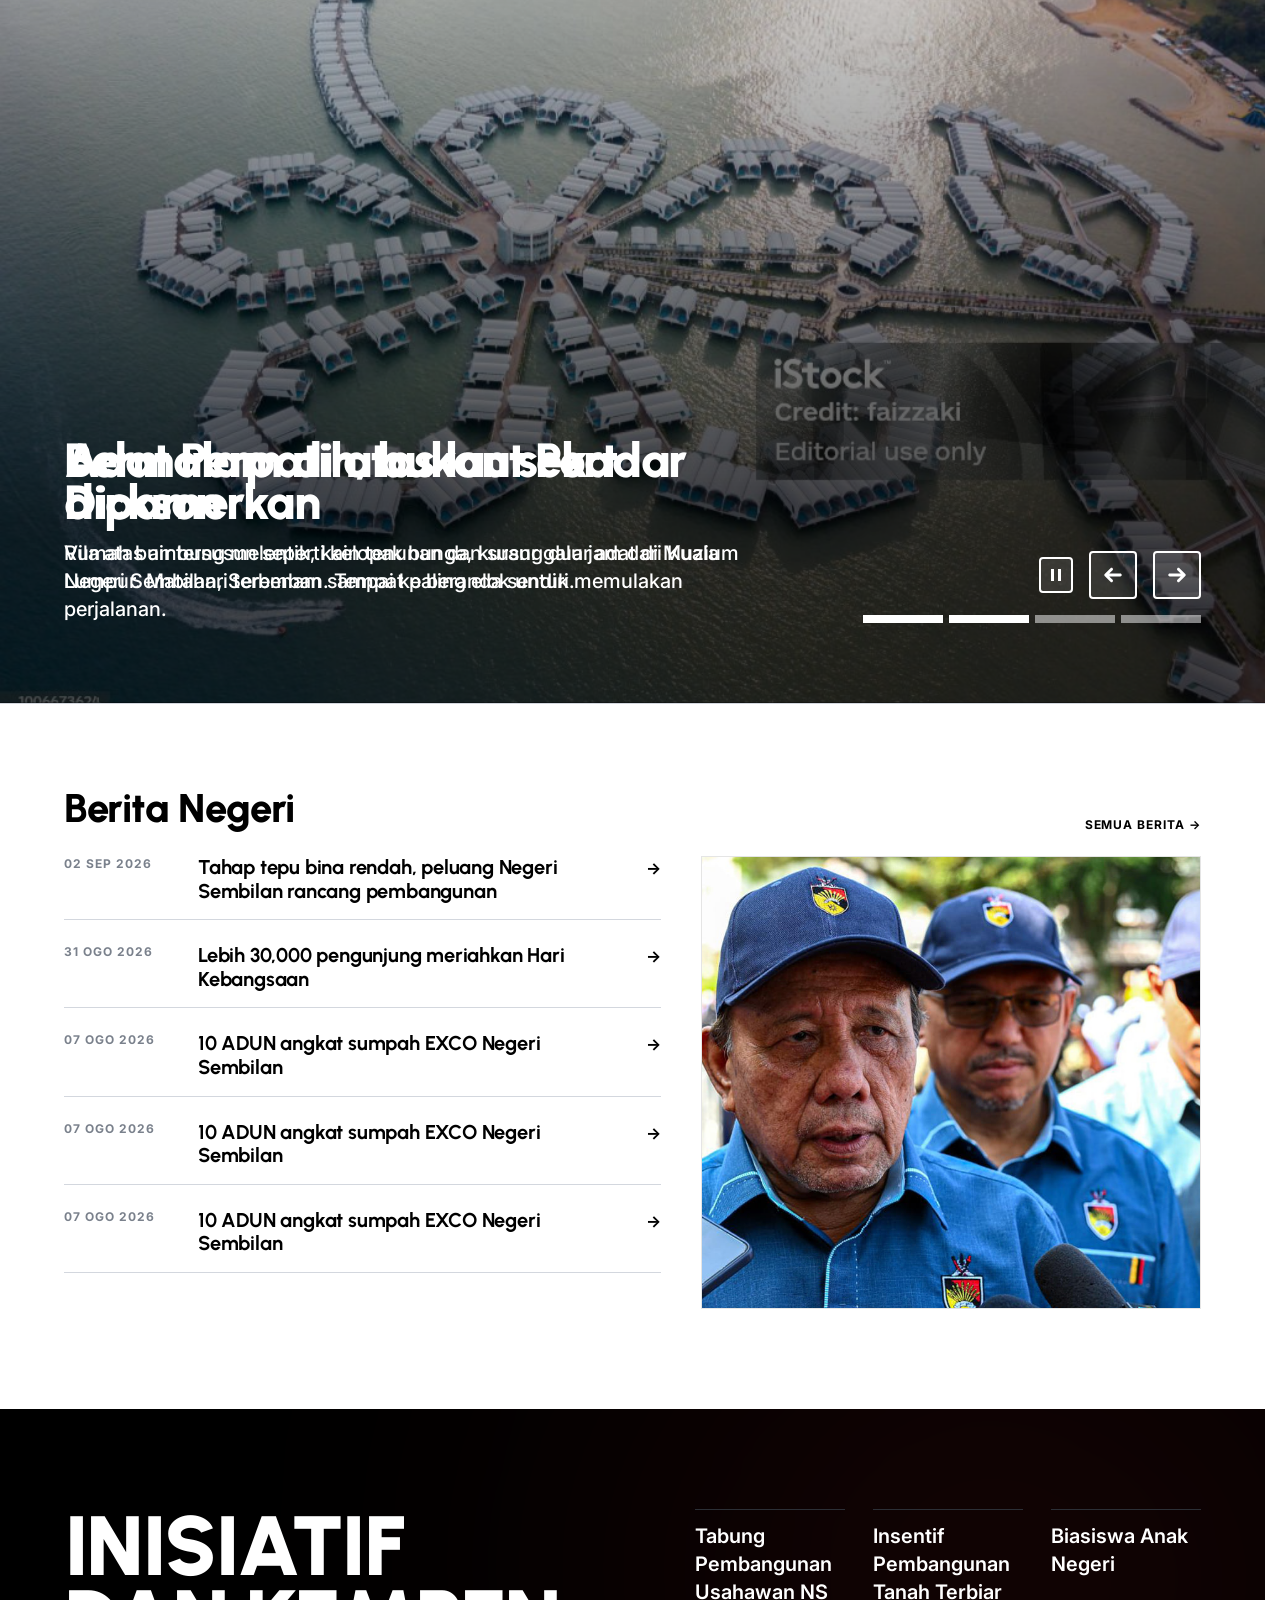
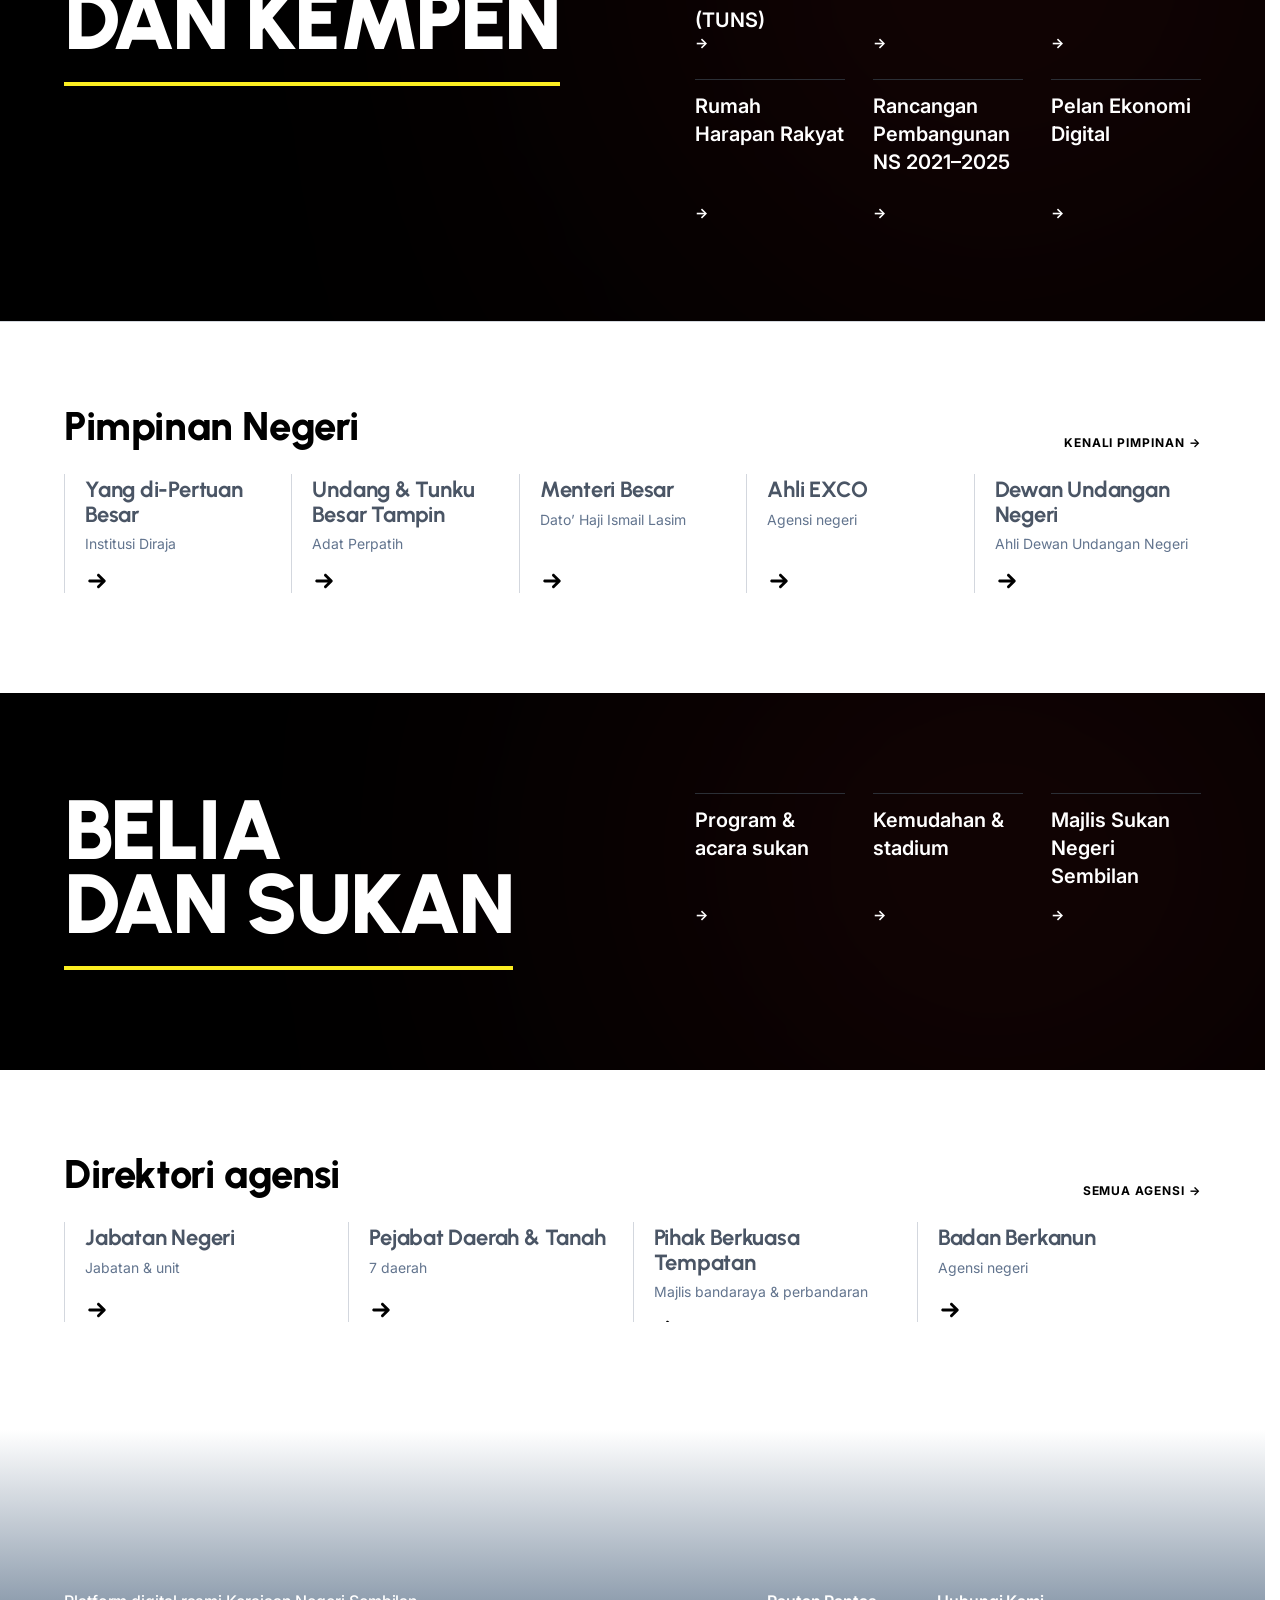
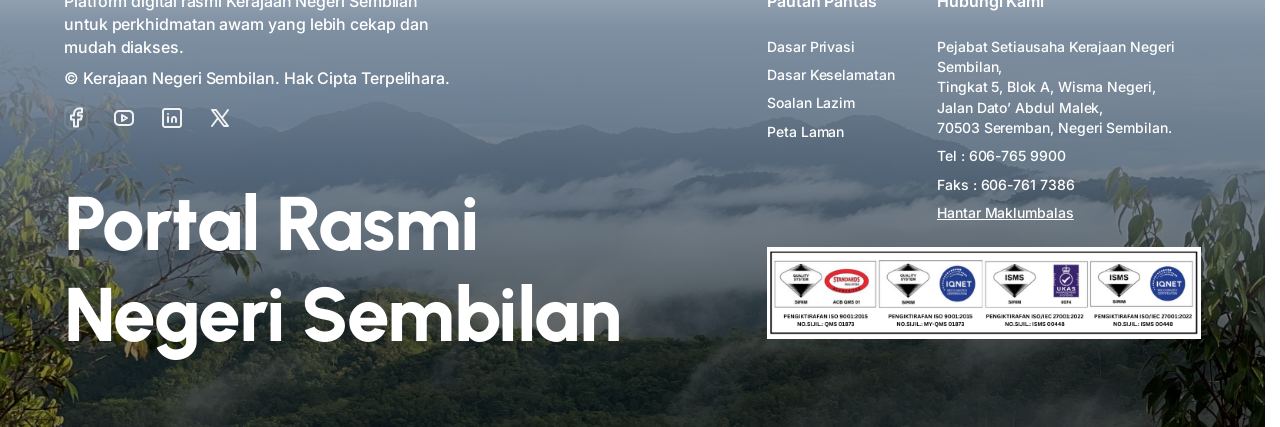
==== commit c7176f19: "redraw the v2 homepage against the amended frames Hero (654:1953) - The persona bar moves off its ow" ====
--- a/index-v2.html
+++ b/index-v2.html
@@ -35,16 +35,16 @@
      stylesheet until the edge object expires. Changing this token changes
      the URL, which no cache can have seen before. Bump it on any release
      that touches css/ or js/. -->
-<link rel="stylesheet" href="css/tokens.css?v=20261125">
-<link rel="stylesheet" href="css/base.css?v=20261125">
-<link rel="stylesheet" href="css/components.css?v=20261125">
-<link rel="stylesheet" href="css/megamenu.css?v=20261125">
-<link rel="stylesheet" href="css/motion.css?v=20261125">
-<link rel="stylesheet" href="css/variant.css?v=20261125">
+<link rel="stylesheet" href="css/tokens.css?v=20261213">
+<link rel="stylesheet" href="css/base.css?v=20261213">
+<link rel="stylesheet" href="css/components.css?v=20261213">
+<link rel="stylesheet" href="css/megamenu.css?v=20261213">
+<link rel="stylesheet" href="css/motion.css?v=20261213">
+<link rel="stylesheet" href="css/variant.css?v=20261213">
 </head>
 <body class="v2">
 
-<div class="masthead-zone">
+<div class="masthead-zone" id="atas">
 
 <!-- ===== Hero ===== -->
 <section class="hero hero--v2 on-dark">
@@ -54,21 +54,19 @@
        a deploy or the codec is refused. Figma holds that fill as video, but
        exposes only stills of it, so the clip has to come from its source.
        aria-hidden + no controls: it carries no information, the title does. -->
-  <!-- The webm is the delivery copy: 7s cut from the supplied TMNS26 film,
-       no audio, 2.9 MB against the original 30.3 MB. The film carries
-       burned-in lyric captions and location lower-thirds over most of its
-       41s, which collide with the H1; 13.9-20.0s is the only caption-free
-       stretch, and that is what this is.
-
-       The mp4 is still the untrimmed original, kept as the fallback for
-       browsers that will not take VP9. data-loop-* holds IT to the same
-       window, and belongs on its <source> rather than the element because
-       the webm needs no clamping — it is already the window. -->
+  <!-- Both files are the same ten seconds: 00:00-00:10 of the supplied
+       TMNS26 film, no audio. The webm is the delivery copy at 3.4 MB; the
+       mp4 is the same cut at 3.7 MB, there for browsers that will not take
+       VP9. Neither needs clamping in script — the file IS the window, so
+       the element simply loops it.
+
+       Note the film carries burned-in lyric captions from about 00:01
+       ("Salam Bertandang", "Tanah Pusako"), low in frame. They sit inside
+       this window by choice. assets/video/README.md has the alternative. -->
   <video class="hero__video" autoplay muted loop playsinline preload="metadata"
          poster="assets/img/hero-poster.jpg" aria-hidden="true" tabindex="-1">
     <source src="assets/video/hero-bg.webm" type="video/webm">
-    <source src="assets/video/hero-bg.mp4" type="video/mp4"
-            data-loop-start="13.8" data-loop-end="20.6">
+    <source src="assets/video/hero-bg.mp4" type="video/mp4">
   </video>
   <div class="hero__scrim" aria-hidden="true"></div>
 
@@ -91,9 +89,9 @@
       </nav>
       <nav class="primary" aria-label="Navigasi utama">
         <span class="primary__links">
-          <a href="#" data-megamenu="mm-info" data-load><span class="nav-link__text">Info &amp; Perkhidmatan</span><img class="nav-link__chev" src="assets/icons/chevron-down.svg" alt="" width="24" height="24"></a>
-          <a href="#" data-megamenu="mm-kerajaan" data-load><span class="nav-link__text">Kerajaan</span><img class="nav-link__chev" src="assets/icons/chevron-down.svg" alt="" width="24" height="24"></a>
-          <a href="#" data-megamenu="mm-kakitangan" data-load><span class="nav-link__text">Kakitangan</span><img class="nav-link__chev" src="assets/icons/chevron-down.svg" alt="" width="24" height="24"></a>
+          <a href="#" data-megamenu="mm-info" data-load><span class="nav-link__text">Info &amp; Perkhidmatan</span><svg class="nav-link__chev" viewBox="0 0 24 24" width="24" height="24" fill="none" aria-hidden="true" focusable="false"><path d="M8 10L12 14L16 10" stroke="currentColor" stroke-width="2" stroke-linecap="round" stroke-linejoin="round"/></svg></a>
+          <a href="#" data-megamenu="mm-kerajaan" data-load><span class="nav-link__text">Kerajaan</span><svg class="nav-link__chev" viewBox="0 0 24 24" width="24" height="24" fill="none" aria-hidden="true" focusable="false"><path d="M8 10L12 14L16 10" stroke="currentColor" stroke-width="2" stroke-linecap="round" stroke-linejoin="round"/></svg></a>
+          <a href="#" data-megamenu="mm-kakitangan" data-load><span class="nav-link__text">Kakitangan</span><svg class="nav-link__chev" viewBox="0 0 24 24" width="24" height="24" fill="none" aria-hidden="true" focusable="false"><path d="M8 10L12 14L16 10" stroke="currentColor" stroke-width="2" stroke-linecap="round" stroke-linejoin="round"/></svg></a>
         </span>
         <!-- An anchor, not a button: with JS dead the :target rule in
              variant.css still opens the panel. js/variant.js upgrades it
@@ -110,25 +108,32 @@
   <div class="hero__body">
     <div class="hero__title-block">
       <div data-reveal="wipe">
-        <h1 class="hero__title">Apa yang<br>anda perlukan<br>hari ini?</h1>
-      </div>
-      <p class="hero__lead" data-reveal="rise">Cari perkhidmatan, borang, maklumat dan pengumuman</p>
-    </div>
-
-  </div>
-
-  <!-- Moving chevron: the frame's cue that the page continues. A real link,
-       not an ornament, so keyboard and screen-reader users get the same
-       affordance. -->
-  <a class="hero__cue" href="#services" aria-label="Skrol ke Info &amp; Perkhidmatan Utama" data-reveal="rise">
-    <img src="assets/icons/chevron-double-down.svg" alt="" width="44" height="44">
-  </a>
-
-  <!-- Not in the frame. A looping background over 5s needs a pause
-       mechanism under WCAG 2.2 SC 2.2.2, which MGDS audits against. -->
-  <button class="hero__pause" type="button" aria-pressed="false" aria-label="Jeda video latar" hidden>
-    <span class="pause-glyph" aria-hidden="true"></span>
-  </button>
+        <h1 class="hero__title">Apa yang anda perlukan hari ini?</h1>
+      </div>
+      <p class="hero__lead" data-reveal="rise">Pilih peranan anda untuk melihat perkhidmatan dan maklumat yang berkaitan dengan keperluan anda.</p>
+    </div>
+
+    <!-- Not in the frame. A looping background over 5s needs a pause
+         mechanism under WCAG 2.2 SC 2.2.2, which MGDS audits against. It
+         sits in the title row so the persona bar below can grow rows
+         without the two colliding. -->
+    <button class="hero__pause" type="button" aria-pressed="false" aria-label="Jeda video latar" hidden>
+      <span class="pause-glyph" aria-hidden="true"></span>
+    </button>
+  </div>
+
+  <!-- The persona bar stands on the floor of the hero now, where the
+       scroll cue used to. It carries no heading of its own: the lead
+       above it asks the question these four are the answers to. Each
+       chip holds the Bunga lada wash, which is decorative and so sits
+       in its own empty span rather than on the link. -->
+  <div class="persona hero__persona" data-reveal="stagger">
+    <a class="persona__chip" href="#"><span class="chip-wash" aria-hidden="true"></span><span class="persona__chip-label">Penduduk</span><img class="persona__chip-arrow" src="assets/icons/arrow-right-white.svg" alt="" width="24" height="24"></a>
+    <a class="persona__chip" href="#"><span class="chip-wash" aria-hidden="true"></span><span class="persona__chip-label">Pelabur</span><img class="persona__chip-arrow" src="assets/icons/arrow-right-white.svg" alt="" width="24" height="24"></a>
+    <a class="persona__chip" href="#"><span class="chip-wash" aria-hidden="true"></span><span class="persona__chip-label">Pelancong</span><img class="persona__chip-arrow" src="assets/icons/arrow-right-white.svg" alt="" width="24" height="24"></a>
+    <a class="persona__chip" href="#"><span class="chip-wash" aria-hidden="true"></span><span class="persona__chip-label">Penjawat Awam</span><img class="persona__chip-arrow" src="assets/icons/arrow-right-white.svg" alt="" width="24" height="24"></a>
+  </div>
+
 </section>
 
 <div class="megamenu" id="mm-info" hidden>
@@ -423,67 +428,89 @@
       <h2 class="h2">Info &amp; Perkhidmatan Utama</h2>
     </div>
     <div class="services__grid" data-reveal="stagger">
-      <a class="card" href="#">
-        <span class="card__icon"><img src="assets/icons/life-buoy.svg" alt=""></span>
+      <a class="card card--svc" href="#">
+        <span class="card__wash" aria-hidden="true"></span>
+        <span class="card__top">
+          <span class="card__icon"><img src="assets/icons/hand-heart.svg" alt=""></span>
+          <span class="card__accent" aria-hidden="true"></span>
+        </span>
         <span class="card__body">
-          <span class="h3">N9Digital</span>
+          <span class="card__title-row">
+            <span class="h3">N9Digital</span>
+            <img class="card__chev" src="assets/icons/chevron-right.svg" alt="" width="22" height="22">
+          </span>
           <span class="card__desc"><span>Perkhidmatan digital negeri</span></span>
         </span>
       </a>
-      <a class="card" href="#">
-        <span class="card__icon"><img src="assets/icons/scroll-text.svg" alt=""></span>
+      <a class="card card--svc" href="#">
+        <span class="card__wash" aria-hidden="true"></span>
+        <span class="card__top">
+          <span class="card__icon"><img src="assets/icons/scroll-text.svg" alt=""></span>
+          <span class="card__accent" aria-hidden="true"></span>
+        </span>
         <span class="card__body">
-          <span class="h3">Cari Borang</span>
+          <span class="card__title-row">
+            <span class="h3">Cari Borang</span>
+            <img class="card__chev" src="assets/icons/chevron-right.svg" alt="" width="22" height="22">
+          </span>
           <span class="card__desc"><span>Borang rasmi jabatan dan agensi</span></span>
         </span>
       </a>
-      <a class="card" href="#">
-        <span class="card__icon"><img src="assets/icons/briefcase.svg" alt=""></span>
+      <a class="card card--svc" href="#">
+        <span class="card__wash" aria-hidden="true"></span>
+        <span class="card__top">
+          <span class="card__icon"><img src="assets/icons/briefcase.svg" alt=""></span>
+          <span class="card__accent" aria-hidden="true"></span>
+        </span>
         <span class="card__body">
-          <span class="h3">Jawatan Kosong</span>
+          <span class="card__title-row">
+            <span class="h3">Jawatan Kosong</span>
+            <img class="card__chev" src="assets/icons/chevron-right.svg" alt="" width="22" height="22">
+          </span>
           <span class="card__desc"><span>Peluang kerjaya perkhidmatan awam</span></span>
         </span>
       </a>
-      <a class="card" href="#">
-        <span class="card__icon"><img src="assets/icons/house.svg" alt=""></span>
+      <a class="card card--svc" href="#">
+        <span class="card__wash" aria-hidden="true"></span>
+        <span class="card__top">
+          <span class="card__icon"><img src="assets/icons/house.svg" alt=""></span>
+          <span class="card__accent" aria-hidden="true"></span>
+        </span>
         <span class="card__body">
-          <span class="h3">Perumahan</span>
+          <span class="card__title-row">
+            <span class="h3">Perumahan</span>
+            <img class="card__chev" src="assets/icons/chevron-right.svg" alt="" width="22" height="22">
+          </span>
           <span class="card__desc"><span>Rumah mampu milik dan permohonan</span></span>
         </span>
       </a>
-      <a class="card" href="#">
-        <span class="card__icon"><img src="assets/icons/handshake.svg" alt=""></span>
+      <a class="card card--svc" href="#">
+        <span class="card__wash" aria-hidden="true"></span>
+        <span class="card__top">
+          <span class="card__icon"><img src="assets/icons/handshake.svg" alt=""></span>
+          <span class="card__accent" aria-hidden="true"></span>
+        </span>
         <span class="card__body">
-          <span class="h3">Tender &amp; Sebut Harga</span>
+          <span class="card__title-row">
+            <span class="h3">Tender &amp; Sebut Harga</span>
+            <img class="card__chev" src="assets/icons/chevron-right.svg" alt="" width="22" height="22">
+          </span>
           <span class="card__desc"><span>Kenyataan tawaran dan keputusan</span></span>
         </span>
       </a>
       <a class="card card--all" href="#">
-        <span class="wash" aria-hidden="true"></span>
-        <span class="card__icon">
-          <img src="assets/icons/grid-line.svg" alt="">
-          <img src="assets/icons/grid-hover.svg" alt="">
+        <span class="card__glow" aria-hidden="true"></span>
+        <span class="card__top">
+          <span class="card__icon"><img src="assets/icons/grid-line.svg" alt=""></span>
+          <span class="card__accent" aria-hidden="true"></span>
         </span>
         <span class="card__body">
-          <span class="h3">Lihat Semua</span>
-        </span>
-      </a>
-    </div>
-  </div>
-</section>
-
-<!-- ===== 03 Saya seorang… ===== -->
-<section class="section persona-section">
-  <div class="container">
-    <div class="persona-section__head" data-reveal="rise">
-      <h2 class="h2">Saya seorang…</h2>
-      <p class="persona-section__deck">Tak jumpa di atas? Cari ikut siapa anda.</p>
-    </div>
-    <div class="persona" data-reveal="stagger">
-      <a class="persona__chip" href="#"><span class="wash" aria-hidden="true"></span><span class="persona__chip-label">Penduduk</span><span aria-hidden="true">→</span></a>
-      <a class="persona__chip" href="#"><span class="wash" aria-hidden="true"></span><span class="persona__chip-label">Pelabur</span><span aria-hidden="true">→</span></a>
-      <a class="persona__chip" href="#"><span class="wash" aria-hidden="true"></span><span class="persona__chip-label">Pelancong</span><span aria-hidden="true">→</span></a>
-      <a class="persona__chip" href="#"><span class="wash" aria-hidden="true"></span><span class="persona__chip-label">Penjawat Awam</span><span aria-hidden="true">→</span></a>
+          <span class="card__title-row">
+            <span class="h3">Lihat Semua</span>
+            <img class="card__chev" src="assets/icons/chevron-right-white.svg" alt="" width="22" height="22">
+          </span>
+        </span>
+      </a>
     </div>
   </div>
 </section>
@@ -845,13 +872,23 @@
   </div>
 </div>
 
+<!-- ===== Back to top =====
+     Same corner as the chatbot, stacked directly above it. An anchor, not
+     a button, for the reason the hero cue is one: html already carries
+     scroll-behavior: smooth (and motion.css turns it off for reduced
+     motion), so the plain link does the whole job and still works with
+     js/variant.js missing — it is simply always on screen then. -->
+<a class="to-top" href="#atas" aria-label="Kembali ke atas">
+  <svg viewBox="0 0 24 24" width="24" height="24" fill="none" aria-hidden="true" focusable="false"><path d="M8 14L12 10L16 14" stroke="currentColor" stroke-width="2" stroke-linecap="round" stroke-linejoin="round"/></svg>
+</a>
+
 <!-- ===== Chatbot launcher · placeholder ===== -->
 <button class="chatbot" type="button" aria-label="Buka sembang bantuan">
   <img src="assets/img/chatbot-avatar.png" alt="" width="64" height="64">
 </button>
 
-<script src="js/reveal.js?v=20261125"></script>
-<script src="js/megamenu.js?v=20261125"></script>
-<script src="js/variant.js?v=20261125"></script>
+<script src="js/reveal.js?v=20261213"></script>
+<script src="js/megamenu.js?v=20261213"></script>
+<script src="js/variant.js?v=20261213"></script>
 </body>
 </html>
--- a/css/tokens.css
+++ b/css/tokens.css
@@ -146,27 +146,54 @@
      after: 3.9:1 worst case. */
   --scrim-hero:  linear-gradient(180deg, rgba(0, 0, 0, 0.55) 0%, rgba(0, 0, 0, 0.12) 24%, rgba(0, 0, 0, 0.4) 50%, rgba(0, 0, 0, 0.66) 70%, rgba(0, 0, 0, 0.86) 100%);
   --scrim-lawat: linear-gradient(180deg, rgba(255, 255, 255, 0) 0%, rgba(0, 0, 0, 0.7) 80.134%);
-  --scrim-modal: rgba(0, 0, 0, 0.94);
-
-  /* ---- Bunga lada wash -------------------------------------------------
-     The "N9 Bunga Lado" shader fill on the new card and persona chip,
-     rebuilt from assets/img/bunga-lada.svg exactly as .megamenu__motif
-     already does. Every number below is the shader's own parameter, so
-     the two stay reconcilable.
-
-     The shader fades the motif OUT towards its fade centre ("pudar di
-     tengah") and up to full strength at the far corner — hence an inner
-     stop that is transparent and an outer that is not fully opaque:
-     smoothstep(0.43, 1.5) only reaches ~0.55 at the corner. */
-  --wash-motif:        #e2e2e2;           /* motifColor, default state */
-  --wash-motif-active: var(--n9-yellow);  /* motifColor, hover state */
-  --wash-rotate:       -21deg;            /* rotation */
-  --wash-fade-x:       16%;               /* fadeCentre.x */
-  --wash-fade-y:       44%;               /* fadeCentre.y */
-  --wash-fade-inner:   38%;               /* fadeInner 0.43 */
-  --wash-opacity:      0.55;              /* smoothstep at the far corner */
-  --wash-tile-card:    119px;             /* tiles 5 over a 270px card */
-  --wash-tile-persona: 50px;              /* tiles 3.5 over an 87px chip */
+  /* The search dialog reads over the page rather than instead of it, so
+     this is a wash and not the blackout it used to be at 0.94.
+
+     0.55 is not a round number because it is a floor, not a taste: it is
+     the lightest flat value the dialog can sit on and still clear the
+     audited 4.5:1. The panel is set in --n9-light, and white measures
+     4.76:1 here, both over the plain white page body and at the worst
+     frame of the hero footage, sampled across the clip. 0.40 was tried
+     first and came in at 2.85:1 against both — under the 4.5:1 the
+     Carian popular list needs and under 3:1 for the heading.
+
+     Blur on the scrim was measured as a way to stay lighter and does not
+     rescue it (3.3:1 at blur(16px)): it smooths the detail without
+     lowering the peak the white type has to clear. */
+  --scrim-modal: rgba(0, 0, 0, 0.55);
+
+
+  /* ---- Traced flower wash ----------------------------------------------
+     "Traced flower fade", the file's other shader fill, and the one the
+     persona bar carries now that it stands in the hero. It draws the same
+     flower differently — five traced petals round a maroon heart, rather
+     than five rings — so it gets its own tile in place of a recolour.
+     assets/img/bunga-lada-traced.svg is its lattice; the one number the
+     CSS needs on top of it is below. The tile is not here because it is
+     not a constant: the shader sizes its cell at a 3.5th of the shorter
+     side of the box, so the CSS sizes the two-cell tile off the box too.
+
+     The fade is linear here where the other is radial: clear at the label
+     end of the chip, full strength past the arrow, so a name never has to
+     be read against the pattern. */
+  --traced-bleed: 161px;     /* how far the wash overruns the chip, right */
+  --chip-swap:    300ms;     /* one beat of the 600ms rest/hover swap */
+
+  /* ---- Breaker blob ----------------------------------------------------
+     Figma draws the shape at 520 x 380 under a layer blur of 700, which it
+     writes out as a 350px deviation. Held to those numbers the wash spreads
+     1050 either side of the shape: wider than the section itself once the
+     window is under about 1200, which is where it stops reading as a glow
+     behind the cards and starts reading as a tint over the whole breaker.
+
+     So it is pulled in and pushed back from the frame on purpose. A tighter
+     blur alone would only concentrate it — peak strength goes with 1/blur²,
+     so 350 to 240 would make it half again as strong — hence the opacity
+     with it. Together: about three quarters of the strength over about two
+     thirds of the spread. These two are the dial; the shape itself is
+     untouched. */
+  --blob-blur:    240px;   /* frame: 350 */
+  --blob-opacity: 0.6;     /* frame: 1 */
 
   /* ---- Kenali dan Lawati carousel -------------------------------------- */
   --slide-dur:   640ms;
--- a/css/variant.css
+++ b/css/variant.css
@@ -67,47 +67,34 @@
 }
 
 .v2 .hero--v2 .hero__lead {
+  /* The frame sets the lead narrower than the 744 the title runs to, so
+     it breaks under "APA YANG ANDA" rather than under the whole line. */
+  max-width: 512px;
   font-size: var(--size-lead);
   font-weight: 600;
   line-height: var(--lh-lead);
 }
 
-/* ---- Scroll cue ----------------------------------------------------------
-   A link, so it does something; animated, so it says the page continues. */
-
-.v2 .hero__cue {
-  display: flex;
-  flex: none;
-  align-items: center;
-  justify-content: center;
-  width: var(--nav-hit);
-  height: var(--nav-hit);
-  max-width: none;
-  animation: cue-bob 1.9s var(--ease-out) infinite;
-}
-.v2 .hero__cue img { width: var(--nav-hit); height: var(--nav-hit); }
-
-@keyframes cue-bob {
-  0%, 100% { transform: translateY(0); }
-  50%      { transform: translateY(7px); }
-}
-
 /* ---- Pause control -------------------------------------------------------
    Not in the frame. A loop that runs past five seconds needs a pause
    mechanism (WCAG 2.2 SC 2.2.2). js/variant.js only unhides it once the
-   footage is actually playing, so a missing mp4 leaves no dead button. */
+   footage is actually playing, so a missing mp4 leaves no dead button.
+
+   It rides at the right-hand end of the title row rather than in the
+   bottom corner it used to hold: the persona bar owns the floor of the
+   hero now, and below 900 it runs to two rows, below 620 to four. Sitting
+   in the row keeps the control clear of it at every width without anyone
+   having to keep a magic offset in step with the bar. */
 
 .v2 .hero__pause {
-  position: absolute;
-  right: var(--gutter-hero);
-  bottom: 48px;
-  z-index: 2;
+  flex: none;
+  margin-left: auto;
+  align-self: flex-end;
   display: flex;
   align-items: center;
   justify-content: center;
   width: 32px;
   height: 32px;
-  max-width: none;
   padding: 0;
   border: var(--hairline) solid rgba(255, 255, 255, 0.55);
   background: rgba(0, 0, 0, 0.35);
@@ -135,7 +122,8 @@
 }
 
 @media (prefers-reduced-motion: reduce) {
-  .v2 .hero__cue { animation: none; }
+  /* The chevron still turns — it reports state. It just turns at once. */
+  .v2 .nav-link__chev { transition: none; }
 }
 
 
@@ -178,10 +166,21 @@
   padding-bottom: 2px;
 }
 
+/* Inline SVG rather than an <img>, because the chevron has to take the
+   link’s colour: white over the hero, --ink once the panel opens behind
+   the masthead, red on the link whose panel is open. As a file it carried
+   stroke="white", which left all three invisible against the open panel. */
 .v2 .nav-link__chev {
   flex: none;
   width: var(--size-nav-icon);
   height: var(--size-nav-icon);
+  transition: transform var(--dur-fast) var(--ease-out);
+}
+
+/* Pointing down means "there is more"; pointing up means "this is the one
+   that is open, and taking it again puts it away". */
+.v2 .primary__links > a[aria-expanded="true"] .nav-link__chev {
+  transform: rotate(180deg);
 }
 
 /* The sweep belongs to the label, not to label + chevron, so the rule that
@@ -272,72 +271,108 @@
 .is-search-open { overflow: hidden; }
 
 
-/* ===== Bunga lada wash ===================================================
-   The "N9 Bunga Lado" shader fill on the new card and persona chip.
-
-   Rebuilt from assets/img/bunga-lada.svg — the tile is already a faithful
-   static copy of that shader's geometry (five petals, five stamens,
-   staggered rows) and the same pattern already backs .megamenu__motif.
-   The WebGPU runtime it was authored against needs React and a bundler,
-   which this prototype deliberately does not have.
-
-   Two nested layers, because one cannot do both jobs: the outer carries
-   the fade in the element's own upright coordinates, the inner carries the
-   lattice at the shader's -21deg. Masking the rotated layer directly would
-   rotate the fade with it and move the clear patch off the title.
-
-   The motif is painted, not drawn: the tile is the inner layer's mask and
-   the colour underneath it is a plain background-color, so grey to yellow
-   on hover is one transitionable property rather than a second asset.
+/* ===== Back to top ======================================================
+   Shares the chatbot’s corner and sits directly above it, centred on the
+   same column: the chatbot is 64px at right 24, so its centre is 56 from
+   the edge, and a 48px control centres on that at right 32.
+
+   z-index 9 matches the chatbot for the same reason — an open megamenu
+   should dim and cover both, not leave one floating over the panel.
+
+   It is an anchor, so with js/variant.js missing it simply stays on
+   screen and still works. With the script there it keeps out of the way
+   until there is enough page behind you to be worth going back over.
    ========================================================================== */
-
-.v2 .wash {
-  position: absolute;
-  inset: 0;
-  overflow: hidden;
-  pointer-events: none;
-  -webkit-mask-image: radial-gradient(circle at var(--wash-fade-x) var(--wash-fade-y),
-                        rgb(0 0 0 / 0) var(--wash-fade-inner), rgb(0 0 0) 100%);
-          mask-image: radial-gradient(circle at var(--wash-fade-x) var(--wash-fade-y),
-                        rgb(0 0 0 / 0) var(--wash-fade-inner), rgb(0 0 0) 100%);
-}
-
-.v2 .wash::before {
-  content: "";
-  position: absolute;
-  /* Oversized so the -21deg rotation never swings a bald corner into the
-     box it is filling. */
-  inset: -50%;
-  background-color: var(--wash-motif);
-  -webkit-mask-image: url("../assets/img/bunga-lada.svg");
-          mask-image: url("../assets/img/bunga-lada.svg");
-  -webkit-mask-repeat: repeat;
-          mask-repeat: repeat;
-  -webkit-mask-size: var(--wash-tile) var(--wash-tile);
-          mask-size: var(--wash-tile) var(--wash-tile);
-  transform: rotate(var(--wash-rotate));
-  opacity: var(--wash-opacity);
-  transition: background-color var(--dur-fast) var(--ease-out);
-}
-
-.v2 .card--all     .wash { --wash-tile: var(--wash-tile-card); }
-.v2 .persona__chip .wash { --wash-tile: var(--wash-tile-persona); }
-
-.v2 .card--all:hover .wash::before,
-.v2 .card--all:focus-visible .wash::before,
-.v2 .persona__chip:hover .wash::before,
-.v2 .persona__chip:focus-visible .wash::before {
-  background-color: var(--wash-motif-active);
-}
-
-/* ---- Card + chip, with the wash under their contents --------------------- */
-
-/* v1 clips the chip but never positions it; the wash needs it to. */
-.v2 .persona__chip { position: relative; }
+.v2 .to-top {
+  position: fixed;
+  right: 32px;
+  bottom: 100px;           /* 24 chatbot inset + 64 chatbot + 12 gap */
+  z-index: 9;
+  display: flex;
+  align-items: center;
+  justify-content: center;
+  width: 48px;
+  height: 48px;
+  border-radius: 50%;
+  background: var(--n9-black);
+  color: var(--n9-light);
+  box-shadow: 0 8px 24px -6px rgba(0, 0, 0, 0.28);
+  transition: transform var(--dur-fast) var(--ease-out),
+              box-shadow var(--dur-fast) var(--ease-out),
+              background var(--dur-fast) var(--ease-out),
+              color var(--dur-fast) var(--ease-out),
+              opacity var(--dur-fast) var(--ease-out),
+              visibility 0s linear var(--dur-fast);
+}
+
+/* Over a dark section the black disc reads as a hole punched in the page.
+   Inverted, it matches the chatbot sitting below it, and the pair reads as
+   one column of controls instead of one of them going missing. */
+.v2 .to-top.is-over-dark {
+  background: var(--n9-light);
+  color: var(--n9-black);
+  box-shadow: 0 8px 24px -6px rgba(0, 0, 0, 0.45);
+}
+
+.v2 .to-top:hover,
+.v2 .to-top:focus-visible {
+  transform: translateY(-2px);
+  box-shadow: 0 12px 28px -6px rgba(0, 0, 0, 0.34);
+}
+
+/* Idle rather than hidden: visibility takes it out of the tab order and
+   out of hit-testing, which display would do too — but visibility can be
+   transitioned, so it fades out instead of vanishing. The delay on the
+   visibility leg is what holds it on screen until the fade has finished. */
+.v2 .to-top.is-idle {
+  opacity: 0;
+  visibility: hidden;
+  transform: translateY(8px);
+}
+.v2 .to-top:not(.is-idle) { transition-delay: 0s; }
+
+
+/* ===== Persona bar · on the hero floor, on the traced-flower wash ========
+   The bar used to stand on its own under a "Saya seorang…" heading, below
+   Info & Perkhidmatan. The frame moves it onto the floor of the hero,
+   where the lead above it — "Pilih peranan anda…" — is the heading, and
+   repaints it with the file's other shader, "Traced flower fade".
+
+   assets/img/bunga-lada-traced.svg is that shader's lattice rebuilt as a
+   static tile, for the same reason the wash above is one: the WebGPU
+   runtime it was authored against wants React and a bundler, which this
+   prototype deliberately does not have.
+
+   One layer here, where the other wash needs two. That shader turns the
+   lattice; this one leaves the lattice square and turns each flower inside
+   its own cell, so the rotation is baked into the tile and the element is
+   left free to carry the fade itself. The motif is also two-toned — gold
+   petals round a maroon heart — so it is painted rather than masked, which
+   is why it has no hover recolour where the card does.
+   ========================================================================== */
+
+.v2 .hero__persona .persona__chip {
+  position: relative;   /* v1 clips the chip but never positions it */
+
+  /* 87 is a height now, not a coincidence. v1 reaches it by adding up
+     16 of top padding, the line box and 40 underneath, which left the
+     label riding high in the plate; the frame states the height and
+     pads 16 either side, so the name sits in the middle of it. The
+     wash is pinned top to bottom and sizes its tile off that height,
+     so it follows without being told. */
+  height: 87px;
+  padding: 16px 24px;
+  background: var(--n9-black);
+}
 
 /* An absolutely positioned first child paints over static siblings, so the
-   label and arrow are lifted back above it. */
-.v2 .persona__chip > span:not(.wash) { position: relative; }
+   label and arrow are lifted back above the wash. Not "span": the arrow is
+   an icon now. */
+.v2 .persona__chip > :not(.chip-wash) { position: relative; }
+
+/* coolicons arrow-right, the same white 24px file the link cards use. It
+   replaces the frame's typed arrow glyph by request. */
+.v2 .persona__chip-arrow { flex: none; width: 24px; height: 24px; }
 
 /* The label used to be reachable as span:first-child. The wash holds that
    slot now, so the type is addressed by name instead. */
@@ -349,6 +384,376 @@
   line-height: normal;
 }
 
+.v2 .chip-wash {
+  position: absolute;
+  top: 0;
+  bottom: 0;
+  left: 0;
+  /* The shader's box overruns the chip to the right and is clipped by it.
+     That is what keeps the far, full-strength end of the fade off the chip,
+     so the lattice never reads as a solid block of pattern. */
+  right: calc(-1 * var(--traced-bleed));
+  pointer-events: none;
+}
+
+/* Two lattices stacked, rather than one recoloured. Hover swaps the
+   shader's two colours — maroon petals round a gold heart instead of the
+   other way about — and turns the flower with them, 119deg to -40deg.
+   That turn happens inside the cell, which the square lattice must not
+   follow, so it cannot be a CSS rotation laid over the top: each state
+   needs its own tile, and the two cross-fade. Stacking them also means
+   the hover tile arrives with the page rather than at the moment a
+   pointer first lands on a chip. */
+.v2 .chip-wash::before,
+.v2 .chip-wash::after {
+  content: "";
+  position: absolute;
+  inset: 0;
+  /* tiles 2.5: the cell is a 2.5th of the box's shorter side — here the
+     height — and the tile is two cells, so 2/2.5 of it. auto keeps the
+     tile square. */
+  background-position: 0 0;
+  background-repeat: repeat;
+  background-size: auto 80%;
+  transition: opacity var(--chip-swap) var(--ease-out);
+}
+
+/* The swap is two beats, 600ms end to end: the lattice in place clears
+   over the first 300, the other draws in over the second. They do not
+   cross-fade. The two tiles sit at different rotations, and laid over one
+   another mid-fade they read as interference rather than as one pattern
+   turning — the beat of bare plate between them is what makes it a turn.
+   Each layer leaves on --ease-in and arrives on --ease-out, so the move
+   accelerates away and settles rather than running flat for 600ms.
+
+   The delays below are the resting halves of that: ::before is the one
+   that draws back in when the pointer leaves, ::after the one that goes.
+   The :hover block trades the roles. */
+/* Both states fade on a diagonal now, and not quite the same one: the
+   shader runs the rest state from (76.7%, -71.9%) of the box to
+   (15.1%, 66.1%), and the hover state from (76%, -71%) to (0%, 50%).
+   Either way the lattice is strongest off the top-right and thins away
+   towards the bottom-left, clearing the label.
+
+   The angles and stops below are those axes solved for the box the chip
+   actually draws at full width — 475 x 87, the 314 of chip plus the 161
+   it overruns by. Percentages are read against the box's own dimensions,
+   so a narrower column tips the axis by a degree or two; at this size it
+   cannot be seen. The five stops are the shader's smoothstep(0, 0.61) at
+   quarters, as before. */
+.v2 .chip-wash::before {
+  background-image: url("../assets/img/bunga-lada-traced.svg");
+  transition-delay: var(--chip-swap);
+  -webkit-mask-image: linear-gradient(247.7deg,
+      rgb(0 0 0) 16.7%, rgb(0 0 0 / 0.844) 26.9%, rgb(0 0 0 / 0.5) 37.1%,
+      rgb(0 0 0 / 0.156) 47.3%, rgb(0 0 0 / 0) 57.5%);
+          mask-image: linear-gradient(247.7deg,
+      rgb(0 0 0) 16.7%, rgb(0 0 0 / 0.844) 26.9%, rgb(0 0 0 / 0.5) 37.1%,
+      rgb(0 0 0 / 0.156) 47.3%, rgb(0 0 0 / 0) 57.5%);
+}
+
+.v2 .chip-wash::after {
+  opacity: 0;
+  background-image: url("../assets/img/bunga-lada-traced-hover.svg");
+  transition-timing-function: var(--ease-in);
+  -webkit-mask-image: linear-gradient(253.7deg,
+      rgb(0 0 0) 19.2%, rgb(0 0 0 / 0.844) 31.1%, rgb(0 0 0 / 0.5) 43.1%,
+      rgb(0 0 0 / 0.156) 55%, rgb(0 0 0 / 0) 66.9%);
+          mask-image: linear-gradient(253.7deg,
+      rgb(0 0 0) 19.2%, rgb(0 0 0 / 0.844) 31.1%, rgb(0 0 0 / 0.5) 43.1%,
+      rgb(0 0 0 / 0.156) 55%, rgb(0 0 0 / 0) 66.9%);
+}
+
+.v2 .persona__chip:hover .chip-wash::before,
+.v2 .persona__chip:focus-visible .chip-wash::before {
+  opacity: 0;
+  transition-delay: 0s;
+  transition-timing-function: var(--ease-in);
+}
+.v2 .persona__chip:hover .chip-wash::after,
+.v2 .persona__chip:focus-visible .chip-wash::after {
+  opacity: 1;
+  transition-delay: var(--chip-swap);
+  transition-timing-function: var(--ease-out);
+}
+
+/* Off, not slowed. Both lattices are still swapped — they report state —
+   they just swap on the spot. This has to sit after the rules above, not
+   in the reduced-motion block at the top of the file, or the transition
+   shorthand up there would simply win on source order. */
+@media (prefers-reduced-motion: reduce) {
+  .v2 .chip-wash::before,
+  .v2 .chip-wash::after { transition: none; }
+}
+
+/* v1 takes the label and arrow yellow on hover. Both frames keep them
+   white and say the whole thing with the lattice. Nothing is lost at the
+   keyboard: base.css's :focus-visible ring is untouched. */
+.v2 .hero__persona .persona__chip:hover,
+.v2 .hero__persona .persona__chip:focus-visible { color: var(--n9-light); }
+
+/* ===== Info & Perkhidmatan · the service card redrawn ====================
+   Figma card/service 691:459. v1's card is a 270px plate with a 100px icon
+   in the top corner that turns yellow under the pointer. This one is 250
+   tall, carries a 29px icon over a short yellow rule at the top left, and
+   on hover stays white while the traced-flower lattice gathers in the
+   top-right corner and the description opens under the title.
+
+   Only the five service cards take it. Lihat Semua is a different card and
+   keeps its own rules below; it follows along on height and corner radius
+   so the row still reads as one. v1's card is untouched in components.css.
+   ========================================================================== */
+
+.v2 .services { padding-block: 80px 100px; }
+
+.v2 .card {
+  justify-content: space-between;
+  height: 250px;
+  padding: 24px 20px;
+  border-radius: 4px;
+  border-color: rgb(0 0 0 / 0.1);
+}
+
+/* The black edge that wipes down v1's card is not in this frame. */
+.v2 .card::before { content: none; }
+
+.v2 .card__top {
+  position: relative;
+  display: flex;
+  flex: none;
+  flex-direction: column;
+  align-items: flex-start;
+  gap: 16px;
+}
+
+/* The icon leaves the top-right corner and joins the flow at 36px. Lihat
+   Semua additionally had it pinned bottom-right with two stacked copies
+   for its colour swap; the frame gives it neither now, so both are
+   unwound here rather than in components.css, which v1 still reads. */
+.v2 .card .card__icon {
+  position: static;
+  align-self: auto;
+  width: 36px;
+  height: 36px;
+}
+.v2 .card .card__icon img { position: static; width: 36px; height: 36px; }
+
+/* 32 at rest, 56 under the pointer — the one part of the card that moves. */
+.v2 .card__accent {
+  width: 32px;
+  height: 3px;
+  background: #f5b82e;
+  transition: width var(--dur-base) var(--ease-out);
+}
+.v2 .card:hover .card__accent,
+.v2 .card:focus-visible .card__accent { width: 56px; }
+
+.v2 .card .card__body {
+  flex: none;
+  justify-content: flex-start;
+  width: 100%;
+  padding-bottom: 0;
+}
+
+.v2 .card__title-row {
+  display: flex;
+  align-items: flex-end;
+  justify-content: space-between;
+  gap: 12px;
+  width: 100%;
+}
+
+.v2 .card .h3 {
+  flex: 1 0 0;
+  min-width: 0;
+  font-size: 18px;
+  line-height: 23px;
+  /* -0.01em, as the frame sets it; it just reads off 18 now, not 19. */
+  letter-spacing: -0.18px;
+  transition: color var(--dur-fast) var(--ease-out);
+}
+.v2 .card--svc .h3 { color: #121b30; }
+.v2 .card--svc:hover .h3,
+.v2 .card--svc:focus-visible .h3 { color: var(--n9-black); }
+
+/* The file carries #121b30 rather than currentColor, which is the title's
+   own resting colour — near enough black that the hover state does not
+   need a second copy of it. */
+.v2 .card__chev { flex: none; width: 22px; height: 22px; }
+
+.v2 .card--svc .card__desc > span {
+  padding-top: 10px;
+  max-width: none;
+  font-family: var(--font-text);
+  font-size: var(--size-meta);
+  font-weight: 400;
+  line-height: 20px;
+  color: var(--n9-black);
+}
+
+/* The plate stays white and the icon stays lit. Everything this hover has
+   to say is said by the lattice, the rule and the description. */
+.v2 .card--svc:hover,
+.v2 .card--svc:focus-visible {
+  background: var(--n9-light);
+  border-color: rgb(0 0 0 / 0.1);
+}
+.v2 .card--svc:hover .card__icon,
+.v2 .card--svc:focus-visible .card__icon { opacity: 1; }
+.v2 .card--svc:hover .card__body,
+.v2 .card--svc:focus-visible .card__body { padding-bottom: 0; }
+
+/* "Traced flower fade" a third time, on its own parameters: tiles 4 across
+   the card's narrow side, spacing 0.15, the flower turned -9deg, and gold
+   on white rather than on black, so the shader's bgColor is the plate.
+
+   The fade is diagonal here. The shader runs it from (31.5%, 31.3%) out
+   past the top-right corner at full softness, so the lattice gathers in
+   that corner and leaves the title and the icon clear. The angle and the
+   stops below are that axis solved for the frame's 200x250 box; the grid's
+   columns run a few pixels wider and tip it slightly, which at this size
+   nobody can see.
+
+   Sized off the width, not the height: the shader lays its cell on the
+   shorter side, and here that is the width. */
+.v2 .card__wash {
+  position: absolute;
+  inset: 0;
+  opacity: 0;
+  background: url("../assets/img/bunga-lada-traced-card.svg") 0 0 / 50% auto repeat;
+  pointer-events: none;
+  transition: opacity var(--dur-base) var(--ease-out);
+  -webkit-mask-image: linear-gradient(61.2deg,
+      rgb(0 0 0 / 0) 46.7%, rgb(0 0 0 / 0.156) 64%, rgb(0 0 0 / 0.5) 81.3%,
+      rgb(0 0 0 / 0.844) 98.6%, rgb(0 0 0) 115.9%);
+          mask-image: linear-gradient(61.2deg,
+      rgb(0 0 0 / 0) 46.7%, rgb(0 0 0 / 0.156) 64%, rgb(0 0 0 / 0.5) 81.3%,
+      rgb(0 0 0 / 0.844) 98.6%, rgb(0 0 0) 115.9%);
+}
+
+/* 70%, not the full strength the shader is set to. Asked for: the gold
+   reads harder on white than it does in the frame, and at full opacity
+   it starts competing with the icon. Deliberate, so do not quietly
+   reconcile it back to the shader's opacity: 1. */
+.v2 .card--svc:hover .card__wash,
+.v2 .card--svc:focus-visible .card__wash { opacity: 0.7; }
+
+/* ---- Lihat Semua · the same card, State=Button -------------------------
+   Figma 697:2628 and 697:2657. It used to be its own thing: a dark plate
+   on a gradient, a 100px icon in the bottom corner that swapped to yellow,
+   and the Bunga lado lattice over it. The frame folds it back into the
+   service card as a state — same box, same 36px icon, same 18px title and
+   22px chevron, all of it white on black. What sets it apart is only the
+   palette and the missing description: the yellow rule under the icon is
+   the same 32, and runs out to the same 56 under the pointer, as every
+   card beside it.
+   ------------------------------------------------------------------------ */
+
+.v2 .card--all {
+  background: var(--n9-black);
+  color: var(--n9-light);
+}
+
+.v2 .card--all .h3 { color: var(--n9-light); }
+
+/* v1 stacked two icons here and cross-faded them under the pointer. The
+   frame has one icon and it does not move, so the swap is unwound. Without
+   this the lone copy is the one v1 fades out, and the icon disappears on
+   hover — which is a louder bug than it sounds, because everything else
+   about this card holds still. */
+.v2 .card--all:hover .card__icon img,
+.v2 .card--all:focus-visible .card__icon img { opacity: 1; }
+
+/* v1 turns the plate and the type yellow here. The frame holds both. */
+.v2 .card--all:hover,
+.v2 .card--all:focus-visible {
+  background: var(--n9-black);
+  border-color: rgb(0 0 0 / 0.1);
+  box-shadow: none;
+  color: var(--n9-light);
+}
+
+/* The blob again, a third set of numbers: Figma puts a 168 x 131 shape at
+   the top right of the 200 x 250 card under a layer blur of 200, which it
+   writes out as a 100px deviation. Kept at the frame’s own strength —
+   over black at this size it is already only a tint, which is what the
+   Button-Hover frame shows. assets/img/card-blob.svg is the shape; the
+   card clips the spread. */
+.v2 .card--all .card__glow {
+  position: absolute;
+  top: -27.5px;
+  right: -61px;
+  width: 168px;
+  height: 131px;
+  opacity: 0;
+  background: url("../assets/img/card-blob.svg") 0 0 / 100% 100% no-repeat;
+  filter: blur(100px);
+  pointer-events: none;
+  transition: opacity var(--dur-base) var(--ease-out);
+}
+
+.v2 .card--all:hover .card__glow,
+.v2 .card--all:focus-visible .card__glow { opacity: 1; }
+
+@media (prefers-reduced-motion: reduce) {
+  .v2 .card__accent,
+  .v2 .card__wash,
+  .v2 .card__glow { transition: none; }
+}
+
+/* ===== Breakers · the blob behind =======================================
+   Figma 654:2052 (Inisiatif dan Kempen) and 654:2088 (Belia dan Sukan)
+   both gain the same thing: one soft maroon shape off the right edge of
+   the section, blurred until it is a wash rather than a shape.
+
+   assets/img/breaker-blob.svg is the shape alone. Figma carries the blur
+   as a layer effect and bakes it into its export as a 350px Gaussian — a
+   2680 x 1959 filter region around a 520 x 380 path — so the file would
+   be a 2MB-ish raster job for the browser on every resize. The shape is
+   kept and the blur handed to CSS, where it composites. The frame's own
+   figure is not a guess — Figma writes layer blur 700 out as stdDeviation
+   350, and CSS blur() takes the deviation — but the blur and the opacity
+   are both pulled back from it, in tokens.css, and the note there says
+   why. The shape itself is the frame’s, untouched.
+
+   Placed by the frame's own numbers — the path sits at x 760 of 1280 and
+   y -35, and the link cards end 64 short of that, so the blob lands
+   squarely behind them and overhangs by a gutter. Identical in both
+   sections, even though one is 524 tall and the other 373: it is the top
+   of the section it hangs from, not the middle. The section clips it,
+   which is what the frame does.
+
+   It is measured off the content, not the window. The frame is 1280 wide
+   and so is --container, so there the two are the same edge; past 1408
+   the gutters open up and a blob pinned to the window would walk off the
+   cards it belongs to. The max() keeps it at the window edge until there
+   is slack to give back.
+
+   Figma also puts a 4px background blur on the path. Over a flat black
+   plate there is nothing behind it to blur, so it is not carried over.
+   ========================================================================== */
+
+.v2 .breaker--dark {
+  position: relative;
+  overflow: hidden;
+}
+
+.v2 .breaker--dark::before {
+  content: "";
+  position: absolute;
+  top: -35px;
+  right: max(0px, calc(50% - var(--container) / 2 - var(--gutter)));
+  width: 520px;
+  height: 380px;
+  background: url("../assets/img/breaker-blob.svg") 0 0 / 100% 100% no-repeat;
+  opacity: var(--blob-opacity);
+  filter: blur(var(--blob-blur));
+  pointer-events: none;
+}
+
+/* An absolutely positioned first child paints over static siblings. */
+.v2 .breaker--dark .container { position: relative; }
+
 
 /* ===== Kenali dan Lawati · full-height photo stage ========================
    Replaces v1's yellow band and its marquee strip. Those stay in
@@ -377,7 +782,64 @@
   transition: opacity var(--slide-dur) var(--ease-out);
 }
 .v2 .lawat__slide.is-current { opacity: 1; }
-.v2 .lawat__slide img { width: 100%; height: 100%; object-fit: cover; }
+
+/* Each photograph drifts while it is up, so the breaker reads as footage
+   rather than four stills on a timer. The move is deliberately small: at a
+   glance you should not catch it moving, only notice afterwards that the
+   frame is not where it started.
+
+   The resting transform IS the animation’s end state, which is what keeps
+   the hand-off clean — when is-current drops and the animation goes with
+   it, the image stays exactly where the last frame left it instead of
+   snapping back mid-fade. For the same reason the drift runs for exactly
+   one hold: it lands as the slide changes, never halfway through. */
+.v2 .lawat__slide img {
+  --kb-from: scale(1) translate(0, 0);
+  --kb-to:   scale(1.08) translate(-1.4%, -1%);
+  width: 100%;
+  height: 100%;
+  object-fit: cover;
+  transform: var(--kb-from);
+}
+
+/* Live from the moment the section is first seen, and never switched back.
+
+   The resting frame moves to the END of the drift here, in the same frame
+   as the animation is first applied — and the animation’s own first frame
+   is the START, which is what was on screen a moment ago. Nothing jumps
+   either way: before live the image waits at the start of its move, after
+   live every image that has finished waits at the end of its own. */
+.v2 .lawat.is-live .lawat__slide img { transform: var(--kb-to); }
+
+/* Alternating sense and direction. Four slides panning the same way is a
+   tic; this way no two neighbours move alike. The ones that end at scale 1
+   end at translate 0 with them — at rest there is no overhang to pan into,
+   and any drift would show the edge. */
+.v2 .lawat__slide:nth-of-type(2) img {
+  --kb-from: scale(1.08) translate(1.4%, 1%);
+  --kb-to:   scale(1) translate(0, 0);
+}
+.v2 .lawat__slide:nth-of-type(3) img {
+  --kb-from: scale(1) translate(0, 0);
+  --kb-to:   scale(1.07) translate(1.4%, -0.8%);
+}
+.v2 .lawat__slide:nth-of-type(4) img {
+  --kb-from: scale(1.07) translate(-1.2%, 1%);
+  --kb-to:   scale(1) translate(0, 0);
+}
+
+.v2 .lawat.is-live .lawat__slide.is-current img {
+  will-change: transform;
+  animation: ken-burns var(--slide-hold) linear both;
+}
+
+/* Held: the photograph stops with the bar, since they are the same clock. */
+.v2 .lawat.is-paused .lawat__slide.is-current img { animation-play-state: paused; }
+
+@keyframes ken-burns {
+  from { transform: var(--kb-from); }
+  to   { transform: var(--kb-to); }
+}
 
 .v2 .lawat__scrim {
   position: absolute;
@@ -503,7 +965,12 @@
 }
 .v2 .lawat.is-paused .lawat__bar.is-current::after { animation-play-state: paused; }
 
-/* Rotation off, or never started: the current bar is simply the lit one. */
+/* A slide already shown this round keeps its bar full. The strip then reads
+   as progress through the four, and the fill only drops back to empty on the
+   wrap round to slide one. */
+.v2 .lawat__bar.is-done::after { transform: scaleX(1); }
+
+/* Rotation never started: the current bar is simply the lit one. */
 .v2 .lawat:not(.is-rotating) .lawat__bar.is-current::after { transform: scaleX(1); }
 
 @keyframes bar-fill {
@@ -514,7 +981,10 @@
 @media (prefers-reduced-motion: reduce) {
   .v2 .lawat__slide,
   .v2 .lawat__panel { transition: none; }
+  .v2 .lawat__slide img { animation: none; transform: none; }
+  /* No clock to run, so the current bar is lit rather than filling. */
   .v2 .lawat__bar::after { animation: none; }
+  .v2 .lawat__bar.is-current::after { transform: scaleX(1); }
 }
 
 
@@ -522,7 +992,8 @@
    motion.css derives the opening cascade from the last element in the hero
    and starts Info & Perkhidmatan Utama after it. In v1 that element is the
    search block, at +166ms. v2 has no search block; its last arrival is the
-   scroll cue, at +200ms.
+   persona bar — its first chip at +200ms, its fourth three stagger steps
+   behind that.
 
    Only the one input changes. --hero-end has to be restated with it because
    motion.css computes it on <html>, above the .v2 flag on <body>, so it
@@ -530,11 +1001,12 @@
    ========================================================================== */
 
 .js-reveal .v2 {
-  --hero-tail: 200ms;
-  --hero-end: calc(var(--masthead-end) + 200ms + var(--load-dur));
-}
-
-.js-reveal .v2 .hero__cue[data-reveal="rise"] {
+  --hero-tail: calc(200ms + 3 * var(--load-stagger));
+  --hero-end: calc(var(--masthead-end) + 200ms + 3 * var(--load-stagger)
+                   + var(--load-dur));
+}
+
+.js-reveal .v2 .hero__persona[data-reveal="stagger"] {
   --load-base: calc(var(--masthead-end) + 200ms);
 }
 
@@ -552,10 +1024,12 @@
   .v2 .hero--v2 .masthead__nav .primary { gap: 24px; }
   .v2 .primary__links { gap: 16px; }
 
+  /* Four 26px names will not sit across a tablet; two rows of two will. */
+  .v2 .hero__persona { grid-template-columns: repeat(2, 1fr); }
+
   .v2 .lawat__container { flex-direction: column; align-items: stretch; gap: 32px; }
   .v2 .lawat__controls { align-items: flex-start; }
   .v2 .search-modal { padding-top: 80px; }
-  .v2 .hero__pause { bottom: 24px; }
 }
 
 @media (max-width: 620px) {
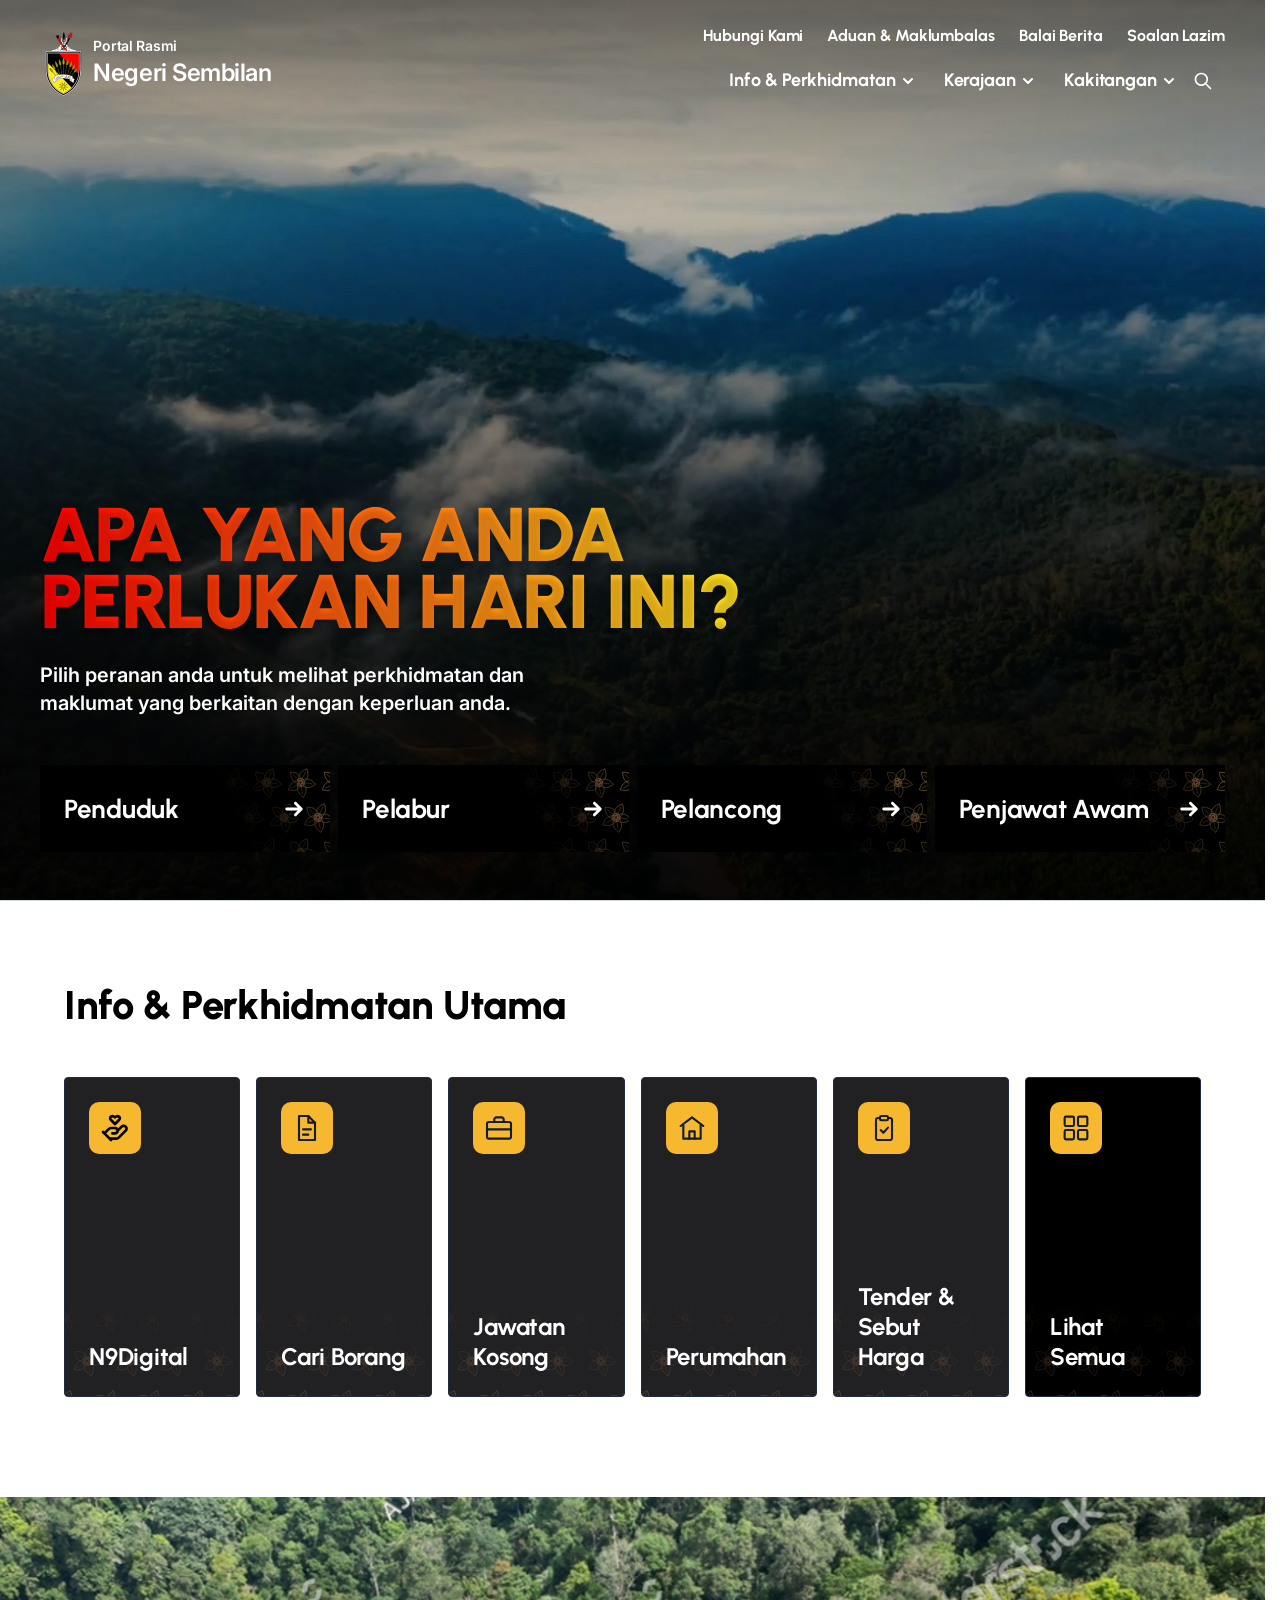
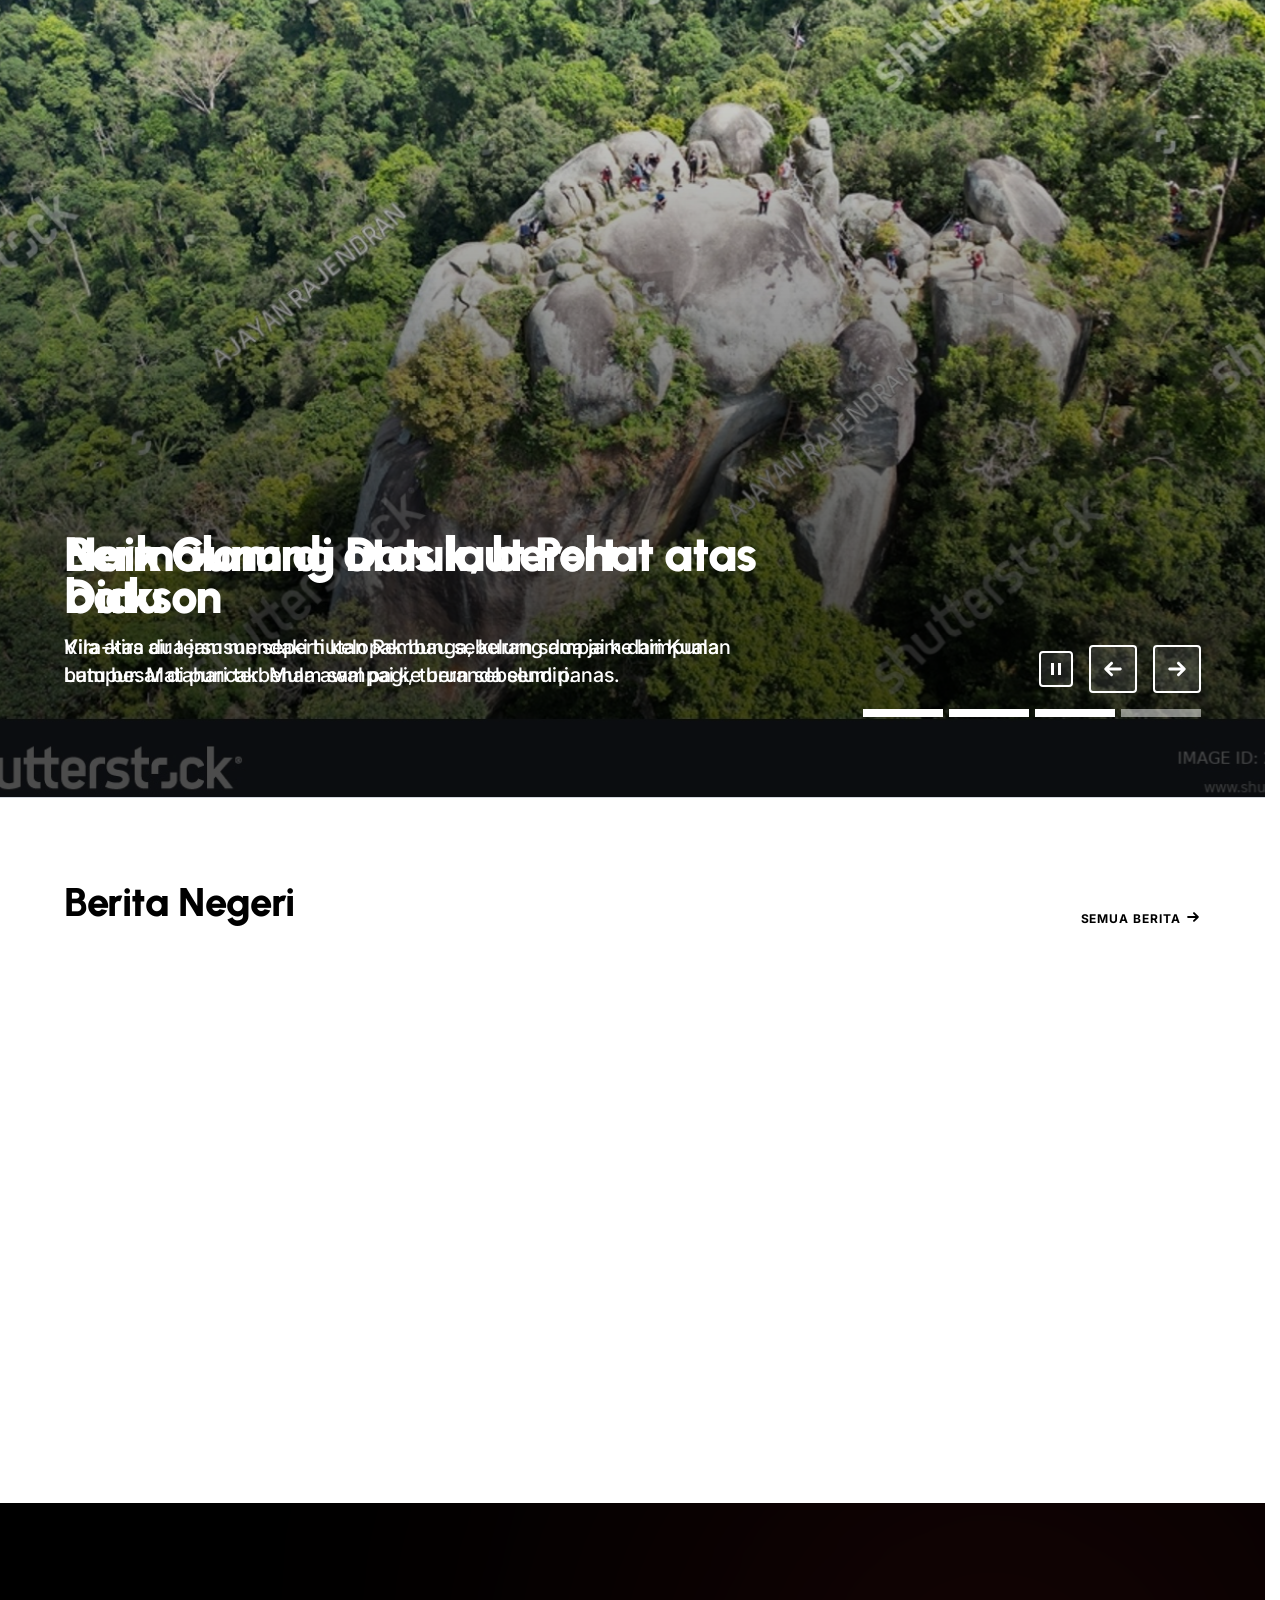
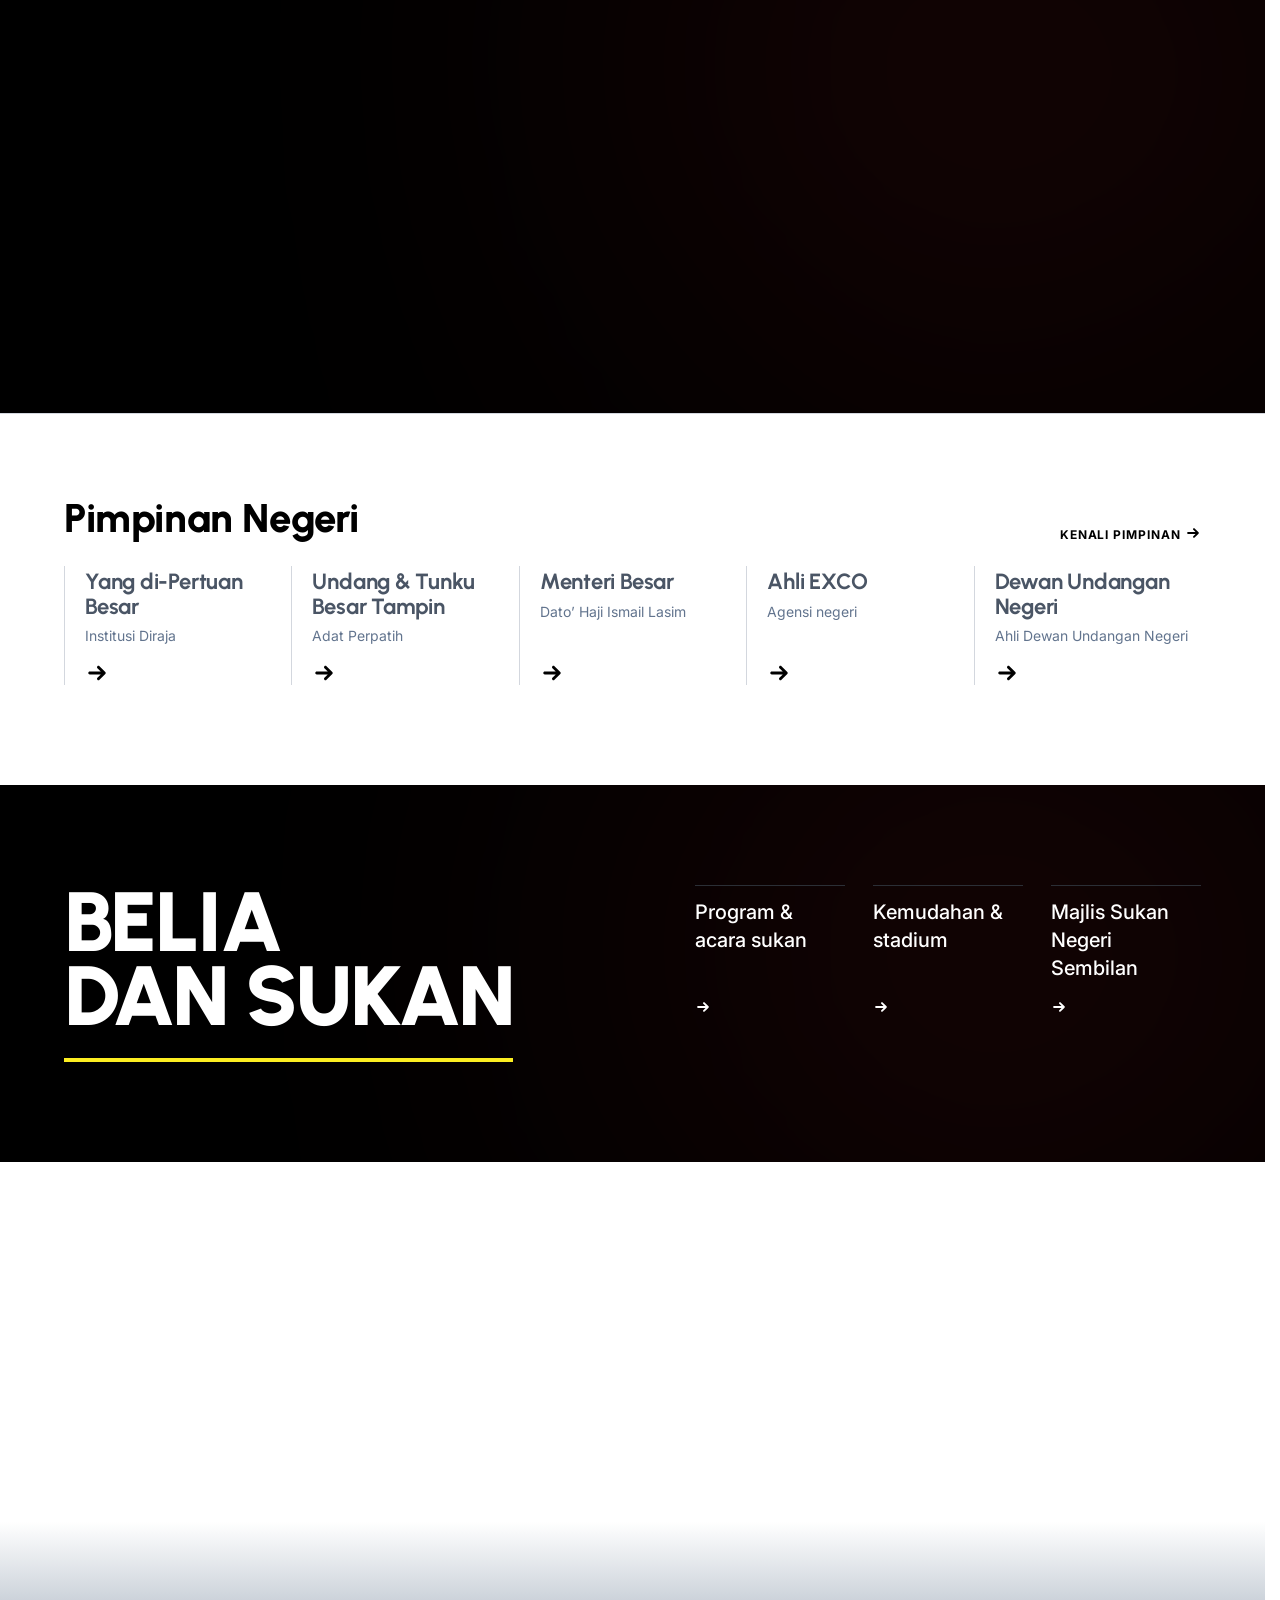
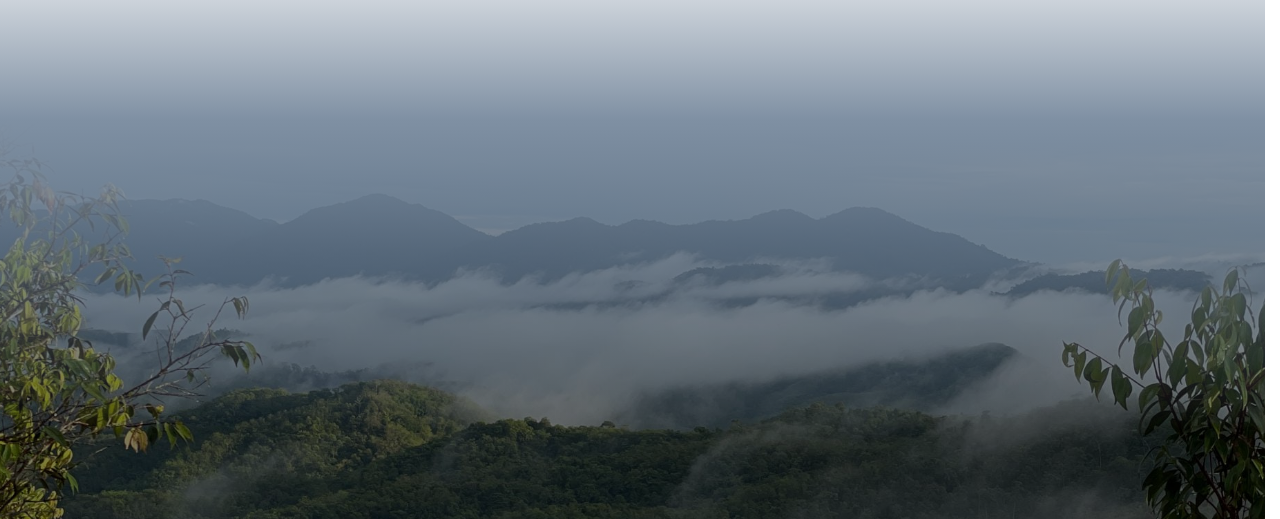
==== commit aadbd9c3: "redraw v2 against the amended frames, and put the film back whole Service cards · card/service v3 (6" ====
--- a/index-v2.html
+++ b/index-v2.html
@@ -35,12 +35,12 @@
      stylesheet until the edge object expires. Changing this token changes
      the URL, which no cache can have seen before. Bump it on any release
      that touches css/ or js/. -->
-<link rel="stylesheet" href="css/tokens.css?v=20261213">
-<link rel="stylesheet" href="css/base.css?v=20261213">
-<link rel="stylesheet" href="css/components.css?v=20261213">
-<link rel="stylesheet" href="css/megamenu.css?v=20261213">
-<link rel="stylesheet" href="css/motion.css?v=20261213">
-<link rel="stylesheet" href="css/variant.css?v=20261213">
+<link rel="stylesheet" href="css/tokens.css?v=20261214">
+<link rel="stylesheet" href="css/base.css?v=20261214">
+<link rel="stylesheet" href="css/components.css?v=20261214">
+<link rel="stylesheet" href="css/megamenu.css?v=20261214">
+<link rel="stylesheet" href="css/motion.css?v=20261214">
+<link rel="stylesheet" href="css/variant.css?v=20261214">
 </head>
 <body class="v2">
 
@@ -54,18 +54,22 @@
        a deploy or the codec is refused. Figma holds that fill as video, but
        exposes only stills of it, so the clip has to come from its source.
        aria-hidden + no controls: it carries no information, the title does. -->
-  <!-- Both files are the same ten seconds: 00:00-00:10 of the supplied
-       TMNS26 film, no audio. The webm is the delivery copy at 3.4 MB; the
-       mp4 is the same cut at 3.7 MB, there for browsers that will not take
-       VP9. Neither needs clamping in script — the file IS the window, so
-       the element simply loops it.
+  <!-- The whole 41.6s TMNS26 film, no audio. It was cut to ten seconds for
+       a while; the film closes on the frame it opens on, so the wrap is
+       invisible and the long way round is the better loop. The file IS the
+       window — nothing clamps it in script, the element simply loops it.
+
+       The cost is the file: 30.3 MB, and the only encode of the full
+       length there is. There is no webm beside it any more, because the
+       3.4 MB one was the ten-second cut and VP9 browsers would have
+       preferred it. Both of those want an ffmpeg pass before this ships —
+       assets/video/README.md carries the commands.
 
        Note the film carries burned-in lyric captions from about 00:01
-       ("Salam Bertandang", "Tanah Pusako"), low in frame. They sit inside
-       this window by choice. assets/video/README.md has the alternative. -->
+       ("Salam Bertandang", "Tanah Pusako"), low in frame, and location
+       lower-thirds over most of the rest. They are part of the film. -->
   <video class="hero__video" autoplay muted loop playsinline preload="metadata"
          poster="assets/img/hero-poster.jpg" aria-hidden="true" tabindex="-1">
-    <source src="assets/video/hero-bg.webm" type="video/webm">
     <source src="assets/video/hero-bg.mp4" type="video/mp4">
   </video>
   <div class="hero__scrim" aria-hidden="true"></div>
@@ -128,10 +132,10 @@
        chip holds the Bunga lada wash, which is decorative and so sits
        in its own empty span rather than on the link. -->
   <div class="persona hero__persona" data-reveal="stagger">
-    <a class="persona__chip" href="#"><span class="chip-wash" aria-hidden="true"></span><span class="persona__chip-label">Penduduk</span><img class="persona__chip-arrow" src="assets/icons/arrow-right-white.svg" alt="" width="24" height="24"></a>
-    <a class="persona__chip" href="#"><span class="chip-wash" aria-hidden="true"></span><span class="persona__chip-label">Pelabur</span><img class="persona__chip-arrow" src="assets/icons/arrow-right-white.svg" alt="" width="24" height="24"></a>
-    <a class="persona__chip" href="#"><span class="chip-wash" aria-hidden="true"></span><span class="persona__chip-label">Pelancong</span><img class="persona__chip-arrow" src="assets/icons/arrow-right-white.svg" alt="" width="24" height="24"></a>
-    <a class="persona__chip" href="#"><span class="chip-wash" aria-hidden="true"></span><span class="persona__chip-label">Penjawat Awam</span><img class="persona__chip-arrow" src="assets/icons/arrow-right-white.svg" alt="" width="24" height="24"></a>
+    <a class="persona__chip" href="#"><span class="chip-wash" aria-hidden="true"></span><span class="persona__chip-label">Penduduk</span><span class="persona__chip-arrow ico-arrow ico-arrow--lg" aria-hidden="true"></span></a>
+    <a class="persona__chip" href="#"><span class="chip-wash" aria-hidden="true"></span><span class="persona__chip-label">Pelabur</span><span class="persona__chip-arrow ico-arrow ico-arrow--lg" aria-hidden="true"></span></a>
+    <a class="persona__chip" href="#"><span class="chip-wash" aria-hidden="true"></span><span class="persona__chip-label">Pelancong</span><span class="persona__chip-arrow ico-arrow ico-arrow--lg" aria-hidden="true"></span></a>
+    <a class="persona__chip" href="#"><span class="chip-wash" aria-hidden="true"></span><span class="persona__chip-label">Penjawat Awam</span><span class="persona__chip-arrow ico-arrow ico-arrow--lg" aria-hidden="true"></span></a>
   </div>
 
 </section>
@@ -156,7 +160,7 @@
       </ul>
       <div class="mm-rail__foot">
         <div class="mm-rule"></div>
-        <a class="mm-cta" href="#">Peta Laman Info &amp; Perkhidmatan <span aria-hidden="true">→</span></a>
+        <a class="mm-cta" href="#">Peta Laman Info &amp; Perkhidmatan <span class="ico-arrow ico-arrow--inline" aria-hidden="true"></span></a>
       </div>
     </div>
     <div class="mm-pane">
@@ -260,7 +264,7 @@
       </ul>
       <div class="mm-rail__foot">
         <div class="mm-rule"></div>
-        <a class="mm-cta" href="#">Peta Laman Kerajaan <span aria-hidden="true">→</span></a>
+        <a class="mm-cta" href="#">Peta Laman Kerajaan <span class="ico-arrow ico-arrow--inline" aria-hidden="true"></span></a>
       </div>
     </div>
     <div class="mm-pane">
@@ -359,7 +363,7 @@
       </ul>
       <div class="mm-rail__foot">
         <div class="mm-rule"></div>
-        <a class="mm-cta" href="#">Peta Laman Kakitangan <span aria-hidden="true">→</span></a>
+        <a class="mm-cta" href="#">Peta Laman Kakitangan <span class="ico-arrow ico-arrow--inline" aria-hidden="true"></span></a>
       </div>
     </div>
     <div class="mm-pane">
@@ -422,7 +426,21 @@
 <main>
 
 <!-- ===== 02 Info & Perkhidmatan Utama ===== -->
-<section class="section section--ruled services" id="services">
+<!-- The row as 654:1985 lays it out, with card / service v3 (698:638) in
+     it. The ground and the rhythm are v1's — white, 80 over, 100 under,
+     six across one row — and the cards are what changed: dark 320-tall
+     plates 16 apart, where v1 had 200x250 white ones 8 apart with a
+     chevron, a yellow rule and a description standing open.
+
+     A resting card says two things, the tile and the title; the
+     description is what the pointer buys, and the title lifts by its own
+     height to make room. Lihat Semua is the same card as State=Button:
+     black, no description, and the lattice carries its hover instead of
+     the border — slowly, 600ms, which is the one piece of motion on this
+     page that is not a token. 654:1985 leaves this card on the
+     component's unswapped default icon; icon/semua (700:31241) is the
+     one it should carry, and does. -->
+<section class="section section--ruled services services--v3" id="services">
   <div class="container">
     <div class="section__head" data-reveal="rise">
       <h2 class="h2">Info &amp; Perkhidmatan Utama</h2>
@@ -430,85 +448,49 @@
     <div class="services__grid" data-reveal="stagger">
       <a class="card card--svc" href="#">
         <span class="card__wash" aria-hidden="true"></span>
-        <span class="card__top">
-          <span class="card__icon"><img src="assets/icons/hand-heart.svg" alt=""></span>
-          <span class="card__accent" aria-hidden="true"></span>
-        </span>
+        <span class="card__icon"><img src="assets/icons/svc-n9digital.svg" alt="" width="32" height="32"></span>
         <span class="card__body">
-          <span class="card__title-row">
-            <span class="h3">N9Digital</span>
-            <img class="card__chev" src="assets/icons/chevron-right.svg" alt="" width="22" height="22">
-          </span>
-          <span class="card__desc"><span>Perkhidmatan digital negeri</span></span>
+          <span class="h3">N9Digital</span>
+          <span class="card__desc"><span>Portal rasmi permohonan skim bantuan kerajaan Negeri Sembilan.</span></span>
         </span>
       </a>
       <a class="card card--svc" href="#">
         <span class="card__wash" aria-hidden="true"></span>
-        <span class="card__top">
-          <span class="card__icon"><img src="assets/icons/scroll-text.svg" alt=""></span>
-          <span class="card__accent" aria-hidden="true"></span>
-        </span>
+        <span class="card__icon"><img src="assets/icons/svc-borang.svg" alt="" width="32" height="32"></span>
         <span class="card__body">
-          <span class="card__title-row">
-            <span class="h3">Cari Borang</span>
-            <img class="card__chev" src="assets/icons/chevron-right.svg" alt="" width="22" height="22">
-          </span>
-          <span class="card__desc"><span>Borang rasmi jabatan dan agensi</span></span>
+          <span class="h3">Cari Borang</span>
+          <span class="card__desc"><span>Cari dan muat turun borang rasmi.</span></span>
         </span>
       </a>
       <a class="card card--svc" href="#">
         <span class="card__wash" aria-hidden="true"></span>
-        <span class="card__top">
-          <span class="card__icon"><img src="assets/icons/briefcase.svg" alt=""></span>
-          <span class="card__accent" aria-hidden="true"></span>
-        </span>
+        <span class="card__icon"><img src="assets/icons/svc-jawatan.svg" alt="" width="32" height="32"></span>
         <span class="card__body">
-          <span class="card__title-row">
-            <span class="h3">Jawatan Kosong</span>
-            <img class="card__chev" src="assets/icons/chevron-right.svg" alt="" width="22" height="22">
-          </span>
-          <span class="card__desc"><span>Peluang kerjaya perkhidmatan awam</span></span>
+          <span class="h3">Jawatan Kosong</span>
+          <span class="card__desc"><span>Semak dan mohon jawatan kosong terkini.</span></span>
         </span>
       </a>
       <a class="card card--svc" href="#">
         <span class="card__wash" aria-hidden="true"></span>
-        <span class="card__top">
-          <span class="card__icon"><img src="assets/icons/house.svg" alt=""></span>
-          <span class="card__accent" aria-hidden="true"></span>
-        </span>
+        <span class="card__icon"><img src="assets/icons/svc-perumahan.svg" alt="" width="32" height="32"></span>
         <span class="card__body">
-          <span class="card__title-row">
-            <span class="h3">Perumahan</span>
-            <img class="card__chev" src="assets/icons/chevron-right.svg" alt="" width="22" height="22">
-          </span>
-          <span class="card__desc"><span>Rumah mampu milik dan permohonan</span></span>
+          <span class="h3">Perumahan</span>
+          <span class="card__desc"><span>Semak maklumat dan permohonan perumahan.</span></span>
         </span>
       </a>
       <a class="card card--svc" href="#">
         <span class="card__wash" aria-hidden="true"></span>
-        <span class="card__top">
-          <span class="card__icon"><img src="assets/icons/handshake.svg" alt=""></span>
-          <span class="card__accent" aria-hidden="true"></span>
-        </span>
+        <span class="card__icon"><img src="assets/icons/svc-tender.svg" alt="" width="32" height="32"></span>
         <span class="card__body">
-          <span class="card__title-row">
-            <span class="h3">Tender &amp; Sebut Harga</span>
-            <img class="card__chev" src="assets/icons/chevron-right.svg" alt="" width="22" height="22">
-          </span>
-          <span class="card__desc"><span>Kenyataan tawaran dan keputusan</span></span>
+          <span class="h3">Tender &amp; Sebut Harga</span>
+          <span class="card__desc"><span>Lihat tender dan sebut harga terkini.</span></span>
         </span>
       </a>
       <a class="card card--all" href="#">
-        <span class="card__glow" aria-hidden="true"></span>
-        <span class="card__top">
-          <span class="card__icon"><img src="assets/icons/grid-line.svg" alt=""></span>
-          <span class="card__accent" aria-hidden="true"></span>
-        </span>
+        <span class="card__wash" aria-hidden="true"></span>
+        <span class="card__icon"><img src="assets/icons/svc-semua.svg" alt="" width="32" height="32"></span>
         <span class="card__body">
-          <span class="card__title-row">
-            <span class="h3">Lihat Semua</span>
-            <img class="card__chev" src="assets/icons/chevron-right-white.svg" alt="" width="22" height="22">
-          </span>
+          <span class="h3">Lihat Semua</span>
         </span>
       </a>
     </div>
@@ -556,10 +538,10 @@
             <span class="pause-glyph" aria-hidden="true"></span>
           </button>
           <button class="lawat__nav lawat__nav--prev" type="button" aria-label="Slaid sebelumnya">
-            <img src="assets/icons/arrow-right-white.svg" alt="" width="24" height="24">
+            <span class="ico-arrow ico-arrow--lg" aria-hidden="true"></span>
           </button>
           <button class="lawat__nav lawat__nav--next" type="button" aria-label="Slaid seterusnya">
-            <img src="assets/icons/arrow-right-white.svg" alt="" width="24" height="24">
+            <span class="ico-arrow ico-arrow--lg" aria-hidden="true"></span>
           </button>
         </div>
         <div class="lawat__loader">
@@ -578,40 +560,40 @@
   <div class="container">
     <div class="section__head" data-reveal="rise">
       <h2 class="h2">Berita Negeri</h2>
-      <a class="label" href="#">Semua berita →</a>
+      <a class="label" href="#">Semua berita <span class="ico-arrow ico-arrow--inline" aria-hidden="true"></span></a>
     </div>
 
     <div class="news__cols">
       <div class="news__list" data-reveal="stagger">
         <a class="news__item" href="#">
-          <span class="news__date label">02 Sep 2026</span>
-          <span class="news__title">Tahap tepu bina rendah, peluang Negeri Sembilan rancang pembangunan</span>
-          <span class="news__arrow" aria-hidden="true">→</span>
+          <span class="news__date label">05 Nov 2026</span>
+          <span class="news__title">Kumpulan Niskala, muncul Johan Nasyid Kategori Penjawat Awam</span>
+          <span class="news__arrow ico-arrow ico-arrow--lg" aria-hidden="true"></span>
         </a>
         <a class="news__item" href="#">
           <span class="news__date label">31 Ogo 2026</span>
           <span class="news__title">Lebih 30,000 pengunjung meriahkan Hari Kebangsaan</span>
-          <span class="news__arrow" aria-hidden="true">→</span>
+          <span class="news__arrow ico-arrow ico-arrow--lg" aria-hidden="true"></span>
         </a>
         <a class="news__item" href="#">
           <span class="news__date label">07 Ogo 2026</span>
           <span class="news__title">10 ADUN angkat sumpah EXCO Negeri Sembilan</span>
-          <span class="news__arrow" aria-hidden="true">→</span>
+          <span class="news__arrow ico-arrow ico-arrow--lg" aria-hidden="true"></span>
         </a>
         <a class="news__item" href="#">
           <span class="news__date label">07 Ogo 2026</span>
           <span class="news__title">10 ADUN angkat sumpah EXCO Negeri Sembilan</span>
-          <span class="news__arrow" aria-hidden="true">→</span>
+          <span class="news__arrow ico-arrow ico-arrow--lg" aria-hidden="true"></span>
         </a>
         <a class="news__item" href="#">
           <span class="news__date label">07 Ogo 2026</span>
           <span class="news__title">10 ADUN angkat sumpah EXCO Negeri Sembilan</span>
-          <span class="news__arrow" aria-hidden="true">→</span>
+          <span class="news__arrow ico-arrow ico-arrow--lg" aria-hidden="true"></span>
         </a>
       </div>
 
       <figure class="news__figure" data-reveal="rise">
-        <img src="assets/img/berita-utama.jpg" alt="Menteri Besar Negeri Sembilan bersama rombongan pada satu majlis rasmi">
+        <img src="assets/img/berita-utama.jpg" alt="Kumpulan Niskala menerima hadiah johan Pertandingan Nasyid Kategori Penjawat Awam di Festival Kesenian Islam">
       </figure>
     </div>
   </div>
@@ -629,27 +611,27 @@
     <div class="lk-grid lk-grid--3" data-reveal="stagger">
       <a class="lk" href="#">
         <span class="lk__title">Tabung Pembangunan Usahawan NS (TUNS)</span>
-        <span class="lk__arrow" aria-hidden="true">→</span>
+        <span class="lk__arrow ico-arrow" aria-hidden="true"></span>
       </a>
       <a class="lk" href="#">
         <span class="lk__title">Insentif Pembangunan Tanah Terbiar</span>
-        <span class="lk__arrow" aria-hidden="true">→</span>
+        <span class="lk__arrow ico-arrow" aria-hidden="true"></span>
       </a>
       <a class="lk" href="#">
         <span class="lk__title">Biasiswa Anak Negeri</span>
-        <span class="lk__arrow" aria-hidden="true">→</span>
+        <span class="lk__arrow ico-arrow" aria-hidden="true"></span>
       </a>
       <a class="lk" href="#">
         <span class="lk__title">Rumah Harapan Rakyat</span>
-        <span class="lk__arrow" aria-hidden="true">→</span>
+        <span class="lk__arrow ico-arrow" aria-hidden="true"></span>
       </a>
       <a class="lk" href="#">
         <span class="lk__title">Rancangan Pembangunan NS 2021–2025</span>
-        <span class="lk__arrow" aria-hidden="true">→</span>
+        <span class="lk__arrow ico-arrow" aria-hidden="true"></span>
       </a>
       <a class="lk" href="#">
         <span class="lk__title">Pelan Ekonomi Digital</span>
-        <span class="lk__arrow" aria-hidden="true">→</span>
+        <span class="lk__arrow ico-arrow" aria-hidden="true"></span>
       </a>
     </div>
   </div>
@@ -660,7 +642,7 @@
   <div class="container">
     <div class="section__head" data-reveal="rise">
       <h2 class="h2">Pimpinan Negeri</h2>
-      <a class="label" href="#">Kenali pimpinan →</a>
+      <a class="label" href="#">Kenali pimpinan <span class="ico-arrow ico-arrow--inline" aria-hidden="true"></span></a>
     </div>
     <div class="dir dir--5" data-reveal="stagger">
       <a class="dir__cell" href="#">
@@ -668,35 +650,35 @@
           <span class="h3 dir__title">Yang di-Pertuan Besar</span>
           <span class="dir__body">Institusi Diraja</span>
         </span>
-        <img src="assets/icons/arrow-right.svg" alt="">
+        <span class="dir__arrow ico-arrow ico-arrow--lg" aria-hidden="true"></span>
       </a>
       <a class="dir__cell" href="#">
         <span>
           <span class="h3 dir__title">Undang &amp; Tunku Besar Tampin</span>
           <span class="dir__body">Adat Perpatih</span>
         </span>
-        <img src="assets/icons/arrow-right.svg" alt="">
+        <span class="dir__arrow ico-arrow ico-arrow--lg" aria-hidden="true"></span>
       </a>
       <a class="dir__cell dir__cell--loose" href="#">
         <span>
           <span class="h3 dir__title">Menteri Besar</span>
           <span class="dir__body">Dato’ Haji Ismail Lasim</span>
         </span>
-        <img src="assets/icons/arrow-right.svg" alt="">
+        <span class="dir__arrow ico-arrow ico-arrow--lg" aria-hidden="true"></span>
       </a>
       <a class="dir__cell dir__cell--loose" href="#">
         <span>
           <span class="h3 dir__title">Ahli EXCO</span>
           <span class="dir__body">Agensi negeri</span>
         </span>
-        <img src="assets/icons/arrow-right.svg" alt="">
+        <span class="dir__arrow ico-arrow ico-arrow--lg" aria-hidden="true"></span>
       </a>
       <a class="dir__cell" href="#">
         <span>
           <span class="h3 dir__title">Dewan Undangan Negeri</span>
           <span class="dir__body">Ahli Dewan Undangan Negeri</span>
         </span>
-        <img src="assets/icons/arrow-right.svg" alt="">
+        <span class="dir__arrow ico-arrow ico-arrow--lg" aria-hidden="true"></span>
       </a>
     </div>
   </div>
@@ -714,15 +696,15 @@
     <div class="lk-grid lk-grid--3" data-reveal="stagger">
       <a class="lk" href="#">
         <span class="lk__title">Program &amp; acara sukan</span>
-        <span class="lk__arrow" aria-hidden="true">→</span>
+        <span class="lk__arrow ico-arrow" aria-hidden="true"></span>
       </a>
       <a class="lk" href="#">
         <span class="lk__title">Kemudahan &amp; stadium</span>
-        <span class="lk__arrow" aria-hidden="true">→</span>
+        <span class="lk__arrow ico-arrow" aria-hidden="true"></span>
       </a>
       <a class="lk" href="#">
         <span class="lk__title">Majlis Sukan Negeri Sembilan</span>
-        <span class="lk__arrow" aria-hidden="true">→</span>
+        <span class="lk__arrow ico-arrow" aria-hidden="true"></span>
       </a>
     </div>
   </div>
@@ -733,7 +715,7 @@
   <div class="container">
     <div class="section__head" data-reveal="rise">
       <h2 class="h2">Direktori agensi</h2>
-      <a class="label" href="#">Semua agensi →</a>
+      <a class="label" href="#">Semua agensi <span class="ico-arrow ico-arrow--inline" aria-hidden="true"></span></a>
     </div>
     <div class="dir dir--4 dir--agency" data-reveal="stagger">
       <a class="dir__cell" href="#">
@@ -741,28 +723,28 @@
           <span class="h3 dir__title">Jabatan Negeri</span>
           <span class="dir__body">Jabatan &amp; unit</span>
         </span>
-        <img src="assets/icons/arrow-right.svg" alt="">
+        <span class="dir__arrow ico-arrow ico-arrow--lg" aria-hidden="true"></span>
       </a>
       <a class="dir__cell" href="#">
         <span>
           <span class="h3 dir__title">Pejabat Daerah &amp; Tanah</span>
           <span class="dir__body">7 daerah</span>
         </span>
-        <img src="assets/icons/arrow-right.svg" alt="">
+        <span class="dir__arrow ico-arrow ico-arrow--lg" aria-hidden="true"></span>
       </a>
       <a class="dir__cell" href="#">
         <span>
           <span class="h3 dir__title">Pihak Berkuasa Tempatan</span>
           <span class="dir__body">Majlis bandaraya &amp; perbandaran</span>
         </span>
-        <img src="assets/icons/arrow-right.svg" alt="">
+        <span class="dir__arrow ico-arrow ico-arrow--lg" aria-hidden="true"></span>
       </a>
       <a class="dir__cell" href="#">
         <span>
           <span class="h3 dir__title">Badan Berkanun</span>
           <span class="dir__body">Agensi negeri</span>
         </span>
-        <img src="assets/icons/arrow-right.svg" alt="">
+        <span class="dir__arrow ico-arrow ico-arrow--lg" aria-hidden="true"></span>
       </a>
     </div>
   </div>
@@ -887,8 +869,8 @@
   <img src="assets/img/chatbot-avatar.png" alt="" width="64" height="64">
 </button>
 
-<script src="js/reveal.js?v=20261213"></script>
-<script src="js/megamenu.js?v=20261213"></script>
-<script src="js/variant.js?v=20261213"></script>
+<script src="js/reveal.js?v=20261214"></script>
+<script src="js/megamenu.js?v=20261214"></script>
+<script src="js/variant.js?v=20261214"></script>
 </body>
 </html>
--- a/css/variant.css
+++ b/css/variant.css
@@ -15,6 +15,51 @@
    locking — a gutter that appears with the lock is the shift it was meant
    to prevent. */
 html { scrollbar-gutter: stable; }
+
+
+/* ===== The arrow ==========================================================
+   Figma 717:811. One arrow for the whole page — the news rows, the link
+   cards in both breakers, the persona chips, the directory cells, the
+   carousel's prev/next, the "Semua berita" style links and the mega menu
+   CTAs. Before this the page had three of them: a 24px black export, a
+   24px white one, and a literal → glyph set in Inter wherever the arrow
+   sat inside a line of type.
+
+   It is drawn as a mask over currentColor rather than as an <img>, which
+   is the whole point: an <img> fixes its own colour and needs a second
+   file to be white, and the page asks for black on the light sections and
+   white on the dark ones. currentColor already knows which it is — every
+   .on-dark section sets white type — so the arrow follows the words it
+   belongs to, and follows them into hover too (the mega menu CTA turns
+   --n9-red, and its arrow now goes with it).
+
+   16 is the component's own size, and what 654:2052 places in the link
+   cards. --lg is 24, for the slots the page already built at 24: the news
+   row (654:2030 puts it in a 24 box), the chips, the directory cells and
+   the carousel buttons.
+   ========================================================================== */
+
+.v2 .ico-arrow {
+  display: inline-block;
+  flex: none;
+  width: 16px;
+  height: 16px;
+  background-color: currentColor;
+  -webkit-mask: url("../assets/icons/arrow-right-bulk.svg") center / contain no-repeat;
+          mask: url("../assets/icons/arrow-right-bulk.svg") center / contain no-repeat;
+}
+
+.v2 .ico-arrow--lg { width: 24px; height: 24px; }
+
+/* Sitting in a line of type rather than on a line of its own — the label
+   links and the mega menu CTAs. An inline-block sits on the baseline,
+   which hangs the arrow above where the glyph it replaced sat. */
+.v2 .ico-arrow--inline { vertical-align: -0.2em; }
+
+/* components.css pushes the directory arrow to the floor of its cell with
+   margin-top: auto on `.dir__cell img`. It is a span now, so that rule no
+   longer finds it and the arrow would ride up under the body text. */
+.v2 .dir__cell .dir__arrow { margin-top: auto; }
 
 
 /* ===== Hero · full-height video ==========================================
@@ -64,6 +109,17 @@
             background-clip: text;
     color: transparent;
   }
+}
+
+/* Drop Shadow/300, the effect style 654:1959 carries: two passes of
+   0 4 4, black at 5% and again at 10%. Figma's own export drops the
+   -1 spread, because text-shadow has no spread to drop it into; what is
+   left is a seat under the type rather than a shadow you can name, which
+   is the point of it over moving footage. */
+.v2 .hero--v2 .hero__title {
+  text-shadow:
+    0 4px 4px rgb(12 12 13 / 0.05),
+    0 4px 4px rgb(12 12 13 / 0.1);
 }
 
 .v2 .hero--v2 .hero__lead {
@@ -492,161 +548,214 @@
 .v2 .hero__persona .persona__chip:hover,
 .v2 .hero__persona .persona__chip:focus-visible { color: var(--n9-light); }
 
-/* ===== Info & Perkhidmatan · the service card redrawn ====================
-   Figma card/service 691:459. v1's card is a 270px plate with a 100px icon
-   in the top corner that turns yellow under the pointer. This one is 250
-   tall, carries a 29px icon over a short yellow rule at the top left, and
-   on hover stays white while the traced-flower lattice gathers in the
-   top-right corner and the description opens under the title.
-
-   Only the five service cards take it. Lihat Semua is a different card and
-   keeps its own rules below; it follows along on height and corner radius
-   so the row still reads as one. v1's card is untouched in components.css.
+/* ===== Info & Perkhidmatan · the service card, v3 ========================
+   Figma card/service v3 698:638. Nothing of v2's card survives but the
+   class names: that one was a white 200x250 plate with a chevron, a yellow
+   rule under a 36px icon and a 145px blurb. This is a dark 320-tall plate,
+   three across, two rows, on a section ground of its own.
+
+   The states are the frame's four. Default is the tile and the title, with
+   the lattice gathering at the foot. Hover turns the border --n9-yellow,
+   takes the lattice away and opens the description — the plate itself does
+   not change colour. Button is Lihat Semua: the same card on black, no
+   description, and Button-Hover moves the lattice's fade rather than the
+   border, so that card answers the pointer in its own way.
+
+   v1's card is untouched in components.css.
    ========================================================================== */
 
-.v2 .services { padding-block: 80px 100px; }
+/* The ground does not change: white, under the same --rule hairline, on
+   v1's 80/100 rhythm. Only the cards standing on it went dark. */
+.v2 .services--v3 { padding-block: 80px 100px; }
+
+/* 24 between the heading and the grid, as the frame's gap. The heading
+   itself is the file's own .h2 — 40 ExtraBold, black — so it is left
+   alone. */
+.v2 .services--v3 .section__head { margin-bottom: 24px; }
+
+/* Still six across and still one row, as v1. What changed is the gap:
+   16 rather than 8, which is what takes each card to 178.67 inside the
+   1152 container. */
+.v2 .services__grid {
+  grid-template-columns: repeat(6, 1fr);
+  gap: 16px;
+}
 
 .v2 .card {
-  justify-content: space-between;
-  height: 250px;
-  padding: 24px 20px;
+  height: 320px;
+  padding: 24px;
   border-radius: 4px;
-  border-color: rgb(0 0 0 / 0.1);
+  border-color: #1f2a44;
+  background: #212023;
 }
 
 /* The black edge that wipes down v1's card is not in this frame. */
 .v2 .card::before { content: none; }
 
-.v2 .card__top {
-  position: relative;
-  display: flex;
-  flex: none;
-  flex-direction: column;
-  align-items: flex-start;
-  gap: 16px;
-}
-
-/* The icon leaves the top-right corner and joins the flow at 36px. Lihat
-   Semua additionally had it pinned bottom-right with two stacked copies
-   for its colour swap; the frame gives it neither now, so both are
-   unwound here rather than in components.css, which v1 still reads. */
+/* The icon is a tile now: 52 square, 10px corners, #f5b82e, with the 32px
+   glyph centred in it. v1 pins a 100px icon in the top-right corner and
+   v2 put it in the flow at 36; both are unwound here rather than in
+   components.css, which v1 still reads. */
 .v2 .card .card__icon {
   position: static;
   align-self: auto;
-  width: 36px;
-  height: 36px;
-}
-.v2 .card .card__icon img { position: static; width: 36px; height: 36px; }
-
-/* 32 at rest, 56 under the pointer — the one part of the card that moves. */
-.v2 .card__accent {
+  display: flex;
+  flex: none;
+  align-items: center;
+  justify-content: center;
+  width: 52px;
+  height: 52px;
+  overflow: hidden;
+  border-radius: 10px;
+  background: #f5b82e;
+}
+.v2 .card .card__icon img {
+  position: static;
   width: 32px;
-  height: 3px;
-  background: #f5b82e;
-  transition: width var(--dur-base) var(--ease-out);
-}
-.v2 .card:hover .card__accent,
-.v2 .card:focus-visible .card__accent { width: 56px; }
-
+  height: 32px;
+}
+
+/* v1 drops the icon to 0.2 under the pointer, because there it is a 100px
+   watermark the description has to read over. Here it is a 52px tile that
+   the frame holds lit in every state. */
+.v2 .card:hover .card__icon,
+.v2 .card:focus-visible .card__icon { opacity: 1; }
+
+/* The body takes everything under the tile and sits its contents on the
+   floor, so the title is on the floor while the description is closed and
+   is pushed up by exactly its height when it opens. v1 adds 24 of padding
+   here on hover to make that room instead; the frame has the type move,
+   not the box. */
 .v2 .card .card__body {
-  flex: none;
-  justify-content: flex-start;
+  flex: 1 0 0;
+  justify-content: flex-end;
   width: 100%;
   padding-bottom: 0;
 }
-
-.v2 .card__title-row {
-  display: flex;
-  align-items: flex-end;
-  justify-content: space-between;
-  gap: 12px;
+.v2 .card:hover .card__body,
+.v2 .card:focus-visible .card__body { padding-bottom: 0; }
+
+.v2 .card .h3 {
+  flex: none;
   width: 100%;
-}
-
-.v2 .card .h3 {
-  flex: 1 0 0;
-  min-width: 0;
-  font-size: 18px;
-  line-height: 23px;
-  /* -0.01em, as the frame sets it; it just reads off 18 now, not 19. */
-  letter-spacing: -0.18px;
-  transition: color var(--dur-fast) var(--ease-out);
-}
-.v2 .card--svc .h3 { color: #121b30; }
-.v2 .card--svc:hover .h3,
-.v2 .card--svc:focus-visible .h3 { color: var(--n9-black); }
-
-/* The file carries #121b30 rather than currentColor, which is the title's
-   own resting colour — near enough black that the hover state does not
-   need a second copy of it. */
-.v2 .card__chev { flex: none; width: 22px; height: 22px; }
-
-.v2 .card--svc .card__desc > span {
-  padding-top: 10px;
+  font-size: 24px;
+  line-height: 30px;
+  letter-spacing: -0.24px;
+  color: var(--n9-light);
+}
+
+/* 14/1.5 Inter Regular, white, and no 145px measure — the frame runs the
+   line to the card's inner width. The 0fr->1fr grid that opens it is
+   components.css's, and it is what lets the title lift by the
+   description's own height rather than a guessed one. */
+.v2 .card .card__desc > span {
+  padding-top: 0;
   max-width: none;
   font-family: var(--font-text);
   font-size: var(--size-meta);
   font-weight: 400;
-  line-height: 20px;
-  color: var(--n9-black);
-}
-
-/* The plate stays white and the icon stays lit. Everything this hover has
-   to say is said by the lattice, the rule and the description. */
+  line-height: 1.5;
+  letter-spacing: -0.24px;
+  color: var(--n9-light);
+}
+
+/* The plate holds its colour. The border goes yellow, the description
+   opens, and the lattice climbs — see .card__wash for that last one. */
 .v2 .card--svc:hover,
 .v2 .card--svc:focus-visible {
-  background: var(--n9-light);
-  border-color: rgb(0 0 0 / 0.1);
-}
-.v2 .card--svc:hover .card__icon,
-.v2 .card--svc:focus-visible .card__icon { opacity: 1; }
-.v2 .card--svc:hover .card__body,
-.v2 .card--svc:focus-visible .card__body { padding-bottom: 0; }
-
-/* "Traced flower fade" a third time, on its own parameters: tiles 4 across
-   the card's narrow side, spacing 0.15, the flower turned -9deg, and gold
-   on white rather than on black, so the shader's bgColor is the plate.
-
-   The fade is diagonal here. The shader runs it from (31.5%, 31.3%) out
-   past the top-right corner at full softness, so the lattice gathers in
-   that corner and leaves the title and the icon clear. The angle and the
-   stops below are that axis solved for the frame's 200x250 box; the grid's
-   columns run a few pixels wider and tip it slightly, which at this size
-   nobody can see.
-
-   Sized off the width, not the height: the shader lays its cell on the
-   shorter side, and here that is the width. */
+  background: #212023;
+  border-color: var(--n9-yellow);
+  box-shadow: none;
+}
+
+/* ---- The lattice -------------------------------------------------------
+   "Traced flower fade" again, on this card's own parameters: tiles 4,
+   spacing 0.23, the flower turned 92deg, gold over the plate.
+   assets/img/bunga-lada-traced-svc.svg is that motif re-cut at the wider
+   spacing — the card tile is the same drawing at 0.15.
+
+   The shader lays its cell on the shorter side, and six across that is
+   the width: 178.67 / 4 = 44.67 to a cell, so the two-cell tile is half
+   the card. Written as 50% rather than 89.33px, so it keeps step if the
+   column moves.
+
+   The fade runs down and slightly left, from (59.3%, 70.2%) to (45.4%,
+   154.9%) — past the floor of the card — at full softness and reversed,
+   so the lattice is nothing across the top two thirds and is still only
+   gathering when the card ends. The angle and the stops are that axis
+   solved for the frame's 178.67 x 320 column; a column a few pixels wider
+   tips it slightly, and at this strength nobody can see it.
+
+   Every state carries the lattice. What the pointer moves is where the
+   fade starts: 697:31065 takes it from 70.2% of the height up to 44.5%,
+   so the flowers climb to the title. Every card in the row does this,
+   Lihat Semua included — 700:31238 gives that one a fade off the right
+   edge instead, which never reaches the title, and it was dropped for
+   the row's own.
+
+   No browser interpolates one mask into another, so the wash is two
+   layers — the resting fade and the hover fade, stacked and cross-faded.
+   Where the two masks agree the pair reads as one at every point in the
+   cross-fade; where they differ they blend, which is the growth.
+   ------------------------------------------------------------------------ */
 .v2 .card__wash {
   position: absolute;
   inset: 0;
+  pointer-events: none;
+}
+
+.v2 .card__wash::before,
+.v2 .card__wash::after {
+  content: "";
+  position: absolute;
+  inset: 0;
+  background: url("../assets/img/bunga-lada-traced-svc.svg") 0 0 / 50% auto repeat;
+  transition: opacity var(--dur-base) var(--ease-out);
+}
+
+/* At rest. (59.3%, 70.2%) -> (45.4%, 154.9%), past the floor of the card,
+   at full softness and reversed, so the lattice is nothing across the top
+   two thirds and is still only gathering when the card ends. */
+.v2 .card__wash::before {
+  opacity: 1;
+  -webkit-mask-image: linear-gradient(185.3deg,
+      rgb(0 0 0 / 0) 68.8%, rgb(0 0 0 / 0.156) 89.1%, rgb(0 0 0 / 0.5) 109.4%,
+      rgb(0 0 0 / 0.844) 129.7%, rgb(0 0 0) 150%);
+          mask-image: linear-gradient(185.3deg,
+      rgb(0 0 0 / 0) 68.8%, rgb(0 0 0 / 0.156) 89.1%, rgb(0 0 0 / 0.5) 109.4%,
+      rgb(0 0 0 / 0.844) 129.7%, rgb(0 0 0) 150%);
+}
+
+/* Under the pointer. 697:31065: (61.5%, 44.5%) -> (45.4%, 154.9%). The
+   axis barely turns — 4.7deg off straight down against 5.3 — but it now
+   begins above the middle of the card, so the lattice reaches the title
+   instead of stopping short of it. */
+.v2 .card__wash::after {
   opacity: 0;
-  background: url("../assets/img/bunga-lada-traced-card.svg") 0 0 / 50% auto repeat;
-  pointer-events: none;
-  transition: opacity var(--dur-base) var(--ease-out);
-  -webkit-mask-image: linear-gradient(61.2deg,
-      rgb(0 0 0 / 0) 46.7%, rgb(0 0 0 / 0.156) 64%, rgb(0 0 0 / 0.5) 81.3%,
-      rgb(0 0 0 / 0.844) 98.6%, rgb(0 0 0) 115.9%);
-          mask-image: linear-gradient(61.2deg,
-      rgb(0 0 0 / 0) 46.7%, rgb(0 0 0 / 0.156) 64%, rgb(0 0 0 / 0.5) 81.3%,
-      rgb(0 0 0 / 0.844) 98.6%, rgb(0 0 0) 115.9%);
-}
-
-/* 70%, not the full strength the shader is set to. Asked for: the gold
-   reads harder on white than it does in the frame, and at full opacity
-   it starts competing with the icon. Deliberate, so do not quietly
-   reconcile it back to the shader's opacity: 1. */
-.v2 .card--svc:hover .card__wash,
-.v2 .card--svc:focus-visible .card__wash { opacity: 0.7; }
+  -webkit-mask-image: linear-gradient(184.7deg,
+      rgb(0 0 0 / 0) 44.2%, rgb(0 0 0 / 0.156) 70.8%, rgb(0 0 0 / 0.5) 97.4%,
+      rgb(0 0 0 / 0.844) 123.9%, rgb(0 0 0) 150.5%);
+          mask-image: linear-gradient(184.7deg,
+      rgb(0 0 0 / 0) 44.2%, rgb(0 0 0 / 0.156) 70.8%, rgb(0 0 0 / 0.5) 97.4%,
+      rgb(0 0 0 / 0.844) 123.9%, rgb(0 0 0) 150.5%);
+}
+
+.v2 .card:hover .card__wash::before,
+.v2 .card:focus-visible .card__wash::before { opacity: 0; }
+.v2 .card:hover .card__wash::after,
+.v2 .card:focus-visible .card__wash::after { opacity: 1; }
 
 /* ---- Lihat Semua · the same card, State=Button -------------------------
-   Figma 697:2628 and 697:2657. It used to be its own thing: a dark plate
-   on a gradient, a 100px icon in the bottom corner that swapped to yellow,
-   and the Bunga lado lattice over it. The frame folds it back into the
-   service card as a state — same box, same 36px icon, same 18px title and
-   22px chevron, all of it white on black. What sets it apart is only the
-   palette and the missing description: the yellow rule under the icon is
-   the same 32, and runs out to the same 56 under the pointer, as every
-   card beside it.
+   Figma 700:31228 and 700:31238. Black rather than #212023, and no
+   description — this card is a door, not a service. The border stays
+   #1f2a44 under the pointer: what answers instead is the lattice, climbing
+   as it does on every other card in the row.
+
+   It takes 600ms to do it, not the 420 of --dur-base. Asked for: this
+   card has nothing else to say under the pointer — no yellow border, no
+   description opening — so the lattice is the whole answer, and at the
+   service cards' speed it reads as a flicker rather than as growth. Not a
+   token, because nothing else in the file moves at this speed.
    ------------------------------------------------------------------------ */
 
 .v2 .card--all {
@@ -654,51 +763,50 @@
   color: var(--n9-light);
 }
 
-.v2 .card--all .h3 { color: var(--n9-light); }
-
-/* v1 stacked two icons here and cross-faded them under the pointer. The
-   frame has one icon and it does not move, so the swap is unwound. Without
-   this the lone copy is the one v1 fades out, and the icon disappears on
-   hover — which is a louder bug than it sounds, because everything else
-   about this card holds still. */
+/* v1 pins this one icon bottom-right, stacks a second copy behind it and
+   cross-fades the two under the pointer so the glyph turns yellow. The
+   frame has one icon, in the tile, and it does not move or change. Both
+   halves of that are unwound here rather than in components.css, which v1
+   still reads — without the second rule the lone copy is the one v1 fades
+   out, and the icon vanishes on hover. */
+.v2 .card--all .card__icon { align-self: auto; }
 .v2 .card--all:hover .card__icon img,
 .v2 .card--all:focus-visible .card__icon img { opacity: 1; }
 
-/* v1 turns the plate and the type yellow here. The frame holds both. */
+/* v1 also turns the title yellow here. The frame holds it white. */
 .v2 .card--all:hover,
 .v2 .card--all:focus-visible {
   background: var(--n9-black);
-  border-color: rgb(0 0 0 / 0.1);
+  border-color: #1f2a44;
   box-shadow: none;
   color: var(--n9-light);
 }
 
-/* The blob again, a third set of numbers: Figma puts a 168 x 131 shape at
-   the top right of the 200 x 250 card under a layer blur of 200, which it
-   writes out as a 100px deviation. Kept at the frame’s own strength —
-   over black at this size it is already only a tint, which is what the
-   Button-Hover frame shows. assets/img/card-blob.svg is the shape; the
-   card clips the spread. */
-.v2 .card--all .card__glow {
-  position: absolute;
-  top: -27.5px;
-  right: -61px;
-  width: 168px;
-  height: 131px;
-  opacity: 0;
-  background: url("../assets/img/card-blob.svg") 0 0 / 100% 100% no-repeat;
-  filter: blur(100px);
-  pointer-events: none;
-  transition: opacity var(--dur-base) var(--ease-out);
-}
-
-.v2 .card--all:hover .card__glow,
-.v2 .card--all:focus-visible .card__glow { opacity: 1; }
+/* It takes the service card's hover fade — the one that starts at 44.5%
+   of the height — rather than 700:31238's own, which starts at the right
+   edge and climbs the floor without ever reaching the title. Asked for:
+   six cards in a row should answer the pointer the same way, and this is
+   the card that most needs the flowers to get far enough up to be seen.
+   So .card__wash::after is left exactly as it stands, and only the speed
+   changes here. */
+.v2 .card--all .card__wash::before,
+.v2 .card--all .card__wash::after {
+  transition-duration: 600ms;
+}
+
+/* components.css narrows this grid for v1 at the same widths; it is
+   restated here because the rule above outranks it. */
+@media (max-width: 1100px) {
+  .v2 .services__grid { grid-template-columns: repeat(3, 1fr); }
+}
+
+@media (max-width: 680px) {
+  .v2 .services__grid { grid-template-columns: repeat(2, 1fr); }
+}
 
 @media (prefers-reduced-motion: reduce) {
-  .v2 .card__accent,
-  .v2 .card__wash,
-  .v2 .card__glow { transition: none; }
+  .v2 .card__wash::before,
+  .v2 .card__wash::after { transition: none; }
 }
 
 /* ===== Breakers · the blob behind =======================================
@@ -749,10 +857,29 @@
   opacity: var(--blob-opacity);
   filter: blur(var(--blob-blur));
   pointer-events: none;
-}
+  /* The rest position above is the frame's. This only ever offsets from
+     it, and only once js/variant.js has something to say: with the file
+     dead, or the pointer coarse, or motion off, both fall back to 0 and
+     the blob sits exactly where the frame puts it. */
+  transform: translate3d(var(--blob-dx, 0px), var(--blob-dy, 0px), 0);
+}
+
+/* js/variant.js adds this only when it is actually tracking. A 240px blur
+   is expensive to rasterise and cheap to translate, but only if the
+   element is on its own layer — which is the whole reason this moves by
+   transform and not by top/right. Promoting it unconditionally would hold
+   a layer for every breaker on pages that never move one. */
+.v2 .breaker--dark.is-blob-live::before { will-change: transform; }
 
 /* An absolutely positioned first child paints over static siblings. */
 .v2 .breaker--dark .container { position: relative; }
+
+/* Medium, not the 600 components.css gives every .lk. Asked for, and only
+   on these two: the cards sit on black under a wordmark set in Urbanist
+   Black, and at semibold the 20px titles were reading as a second heading
+   rather than as the list of links they are. Scoped to .v2 so v1's
+   breakers and the tourism one keep the shared weight. */
+.v2 .breaker--dark .lk__title { font-weight: 500; }
 
 
 /* ===== Kenali dan Lawati · full-height photo stage ========================
@@ -927,11 +1054,11 @@
   transition: background var(--dur-fast) var(--ease-out);
 }
 .v2 .lawat__nav:hover { background: rgba(255, 255, 255, 0.24); }
-.v2 .lawat__nav img { width: 24px; height: 24px; }
 
 /* One arrow asset, mirrored — the frame builds its back button the same
-   way, by flipping the forward one. */
-.v2 .lawat__nav--prev img { transform: scaleX(-1); }
+   way, by flipping the forward one. The button sets its own colour, so
+   the mask takes white here without being told. */
+.v2 .lawat__nav--prev .ico-arrow { transform: scaleX(-1); }
 
 .v2 .lawat__loader { display: flex; align-items: center; gap: 6px; }
 
